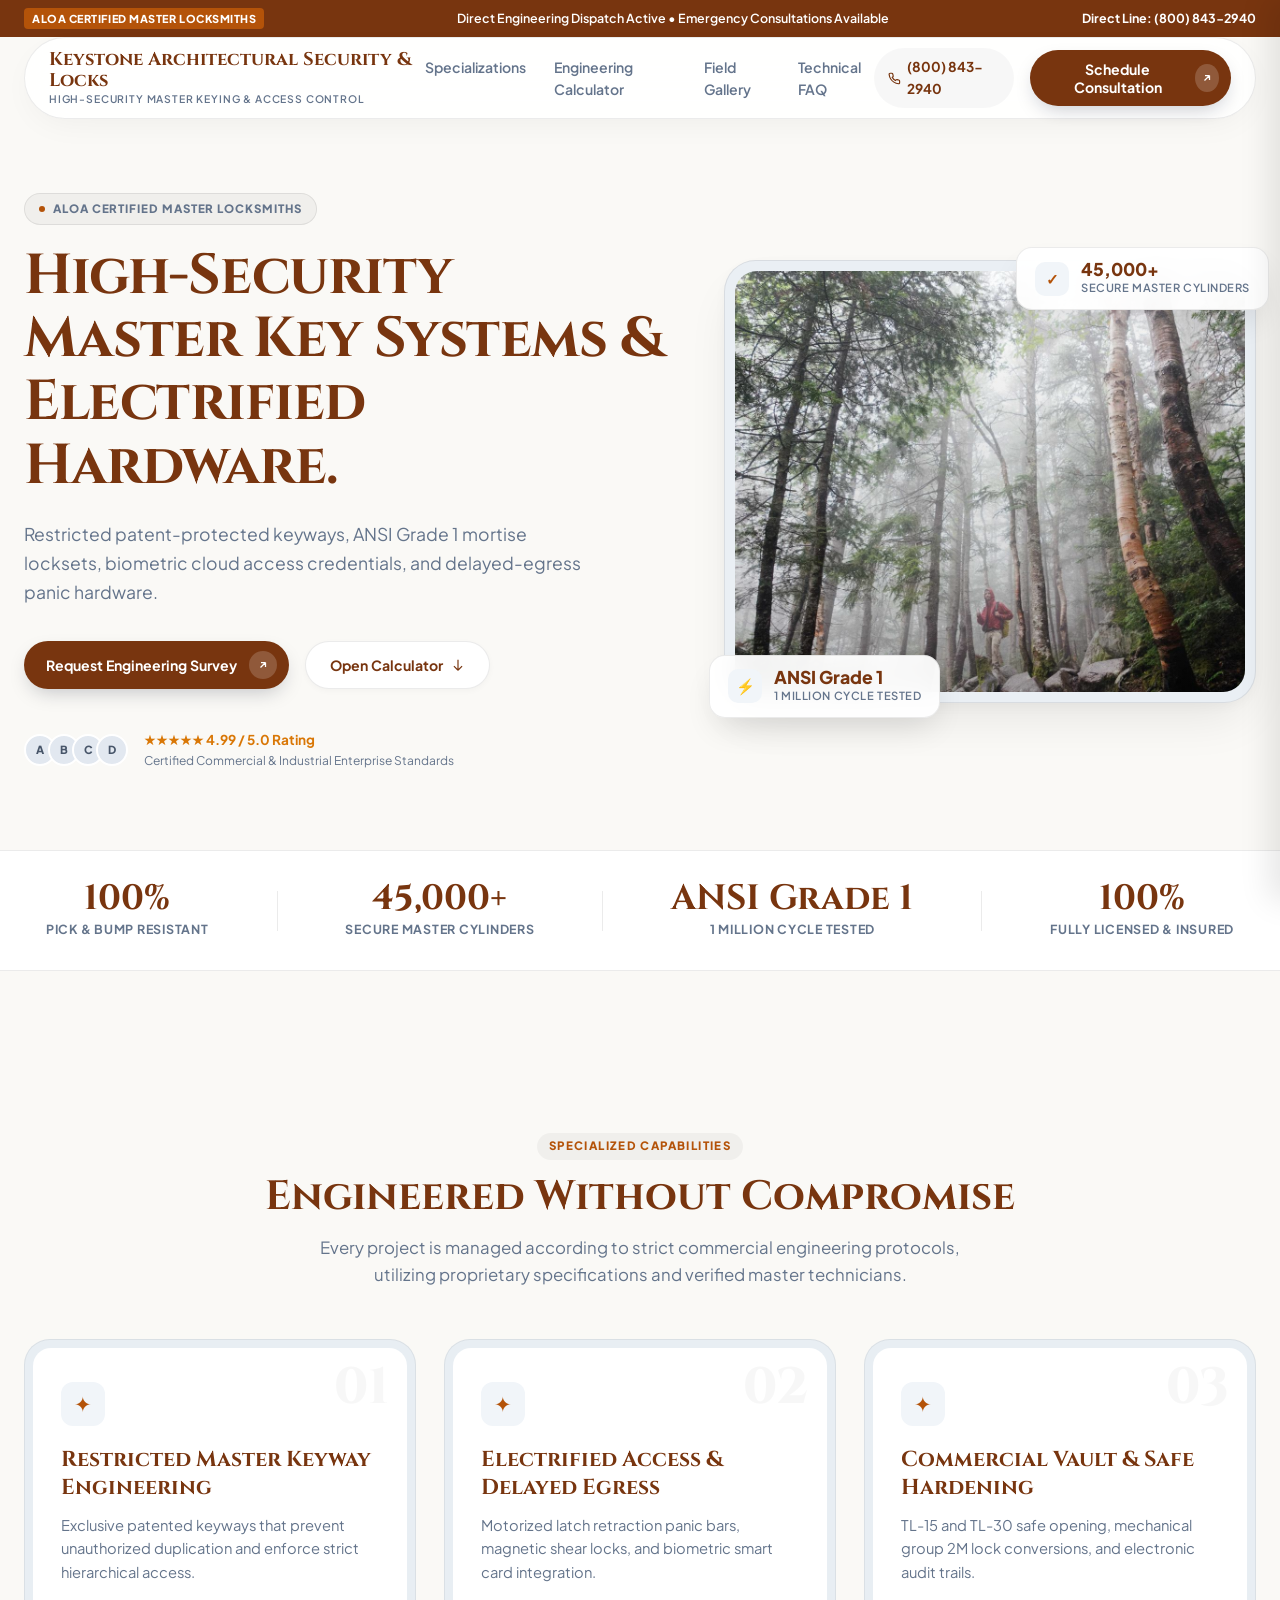
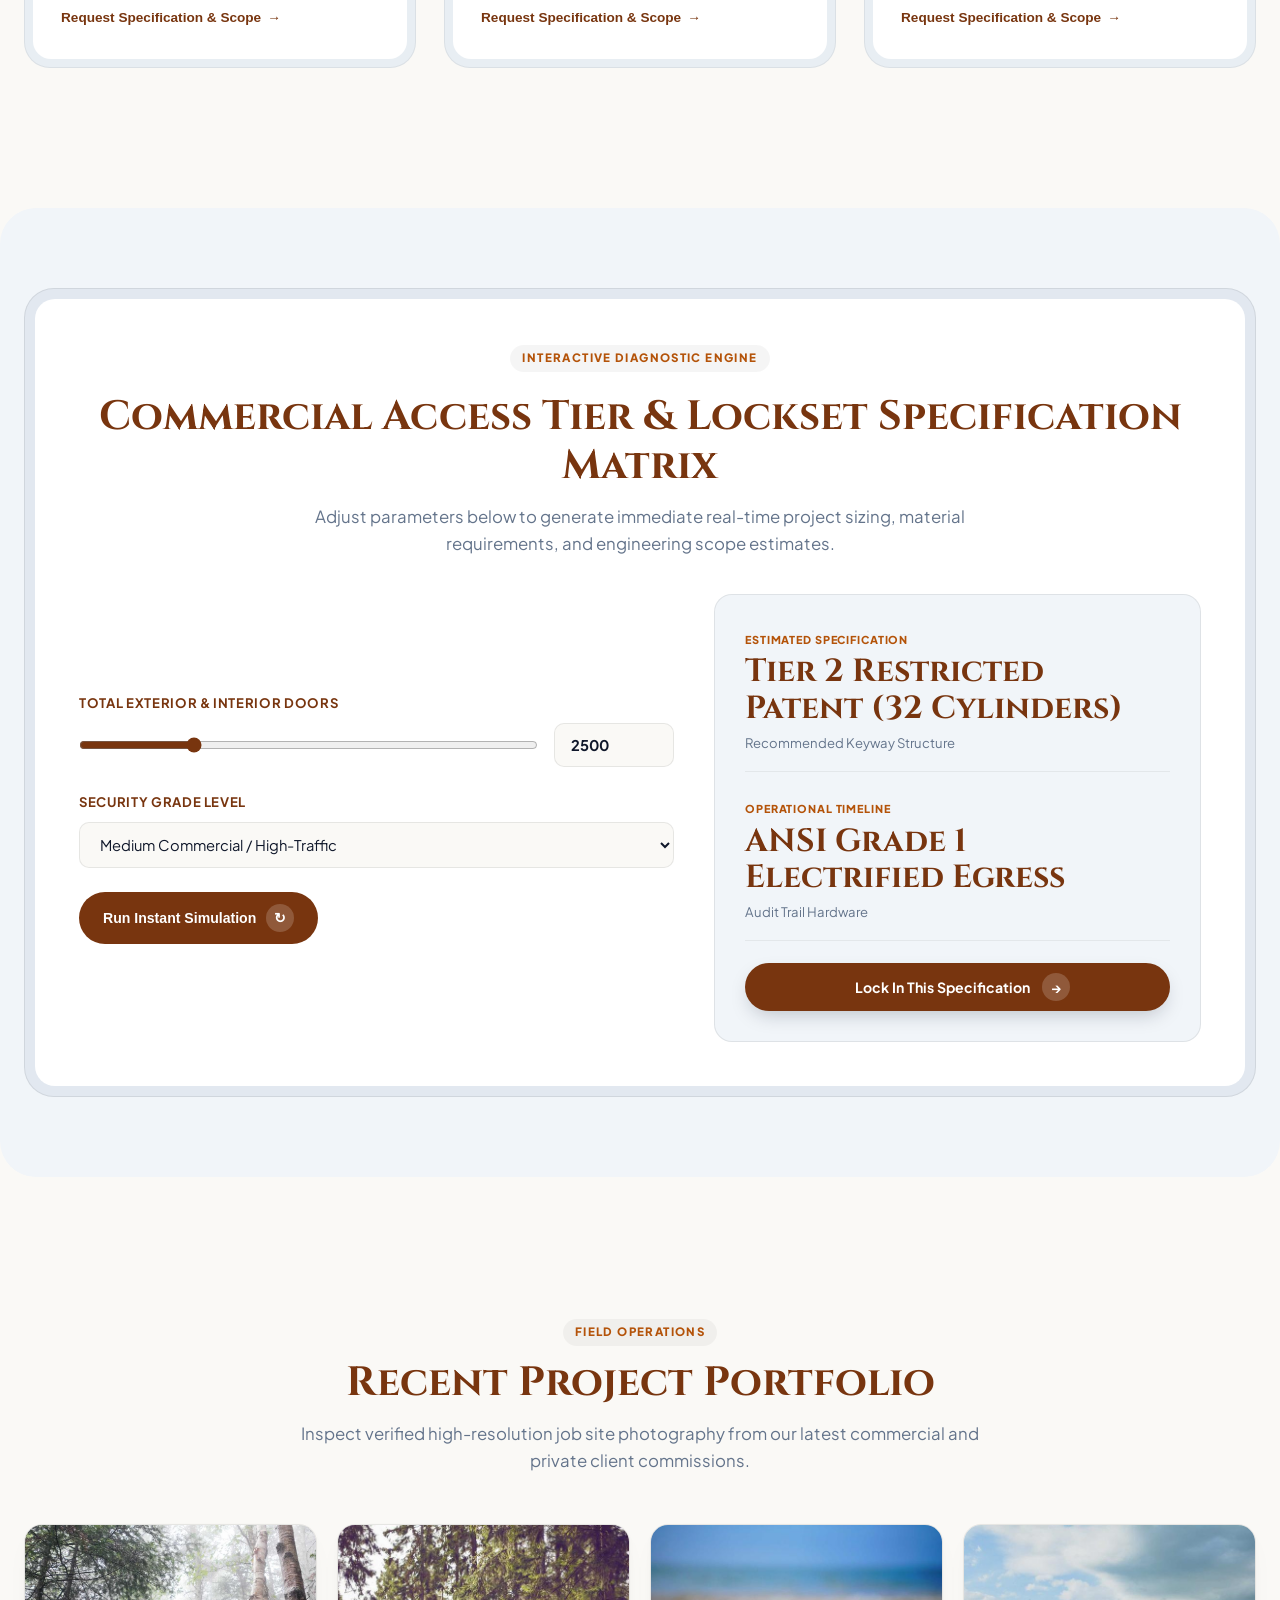
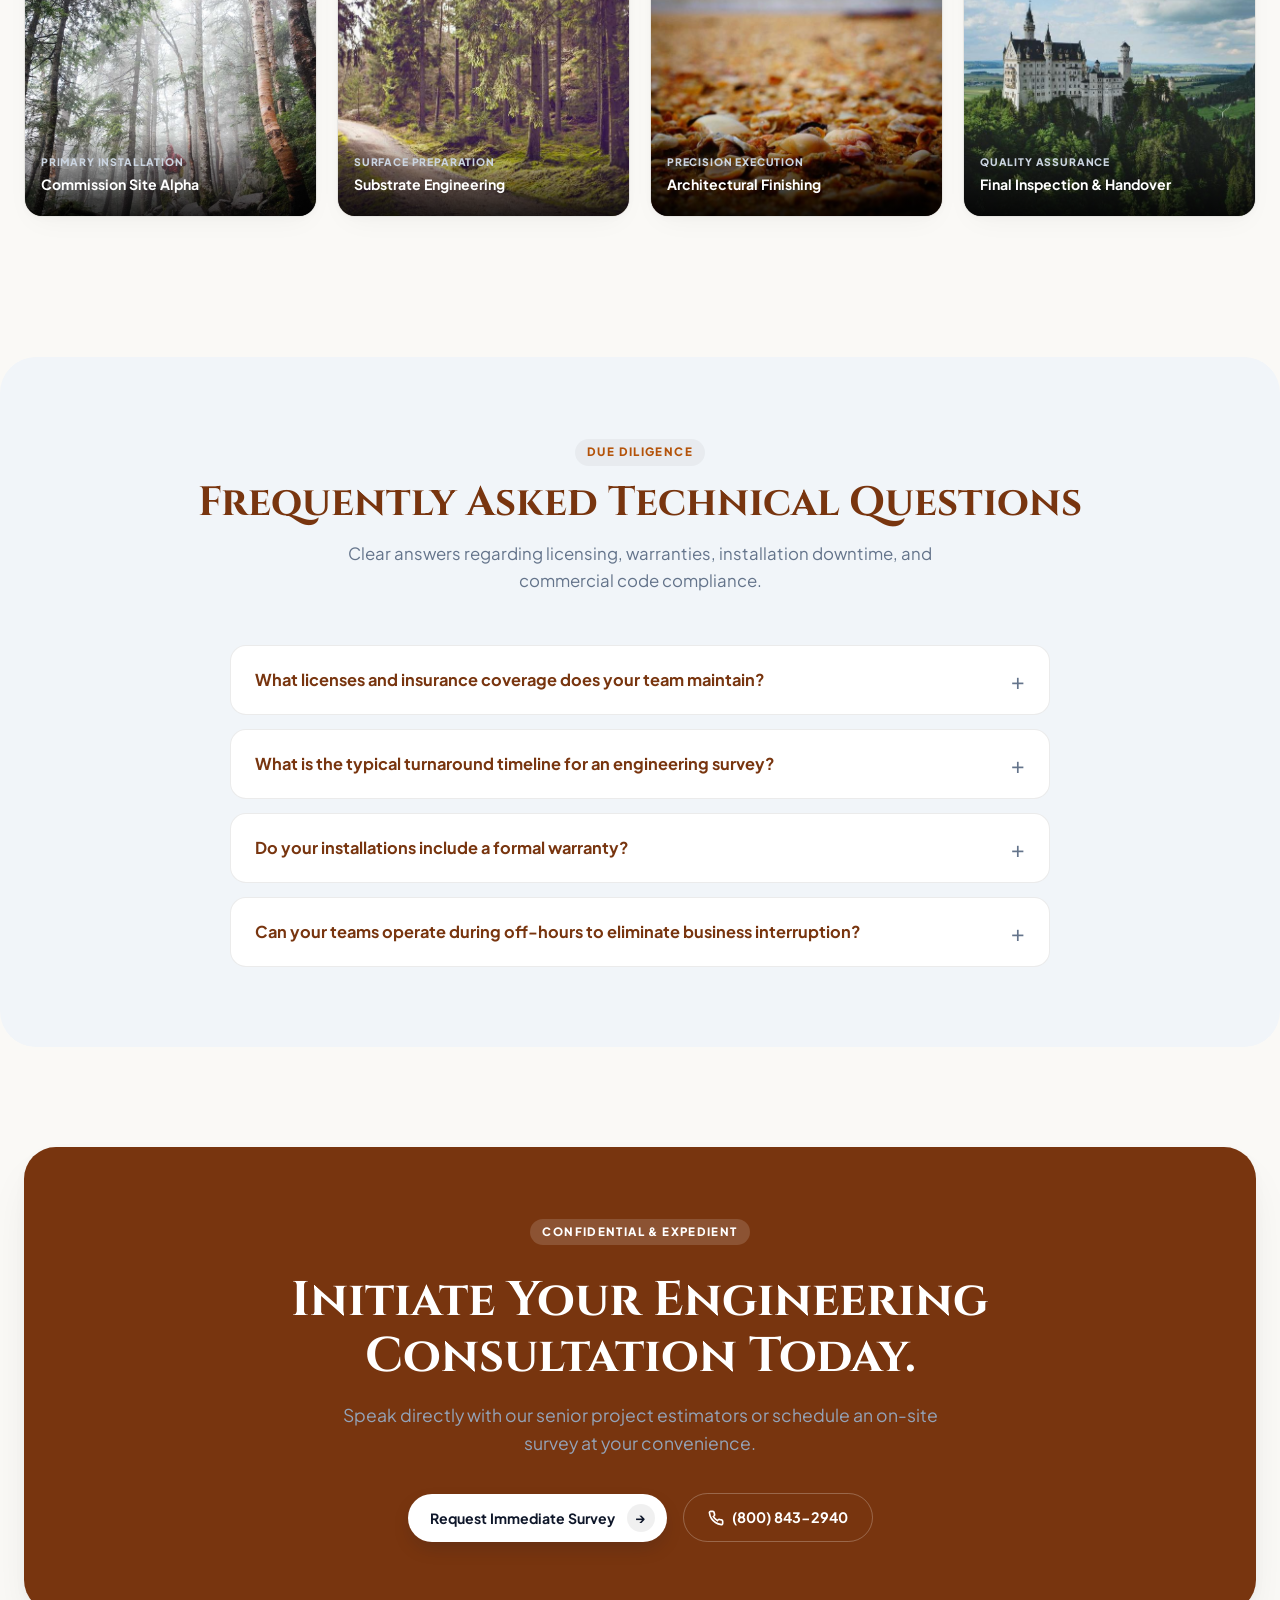
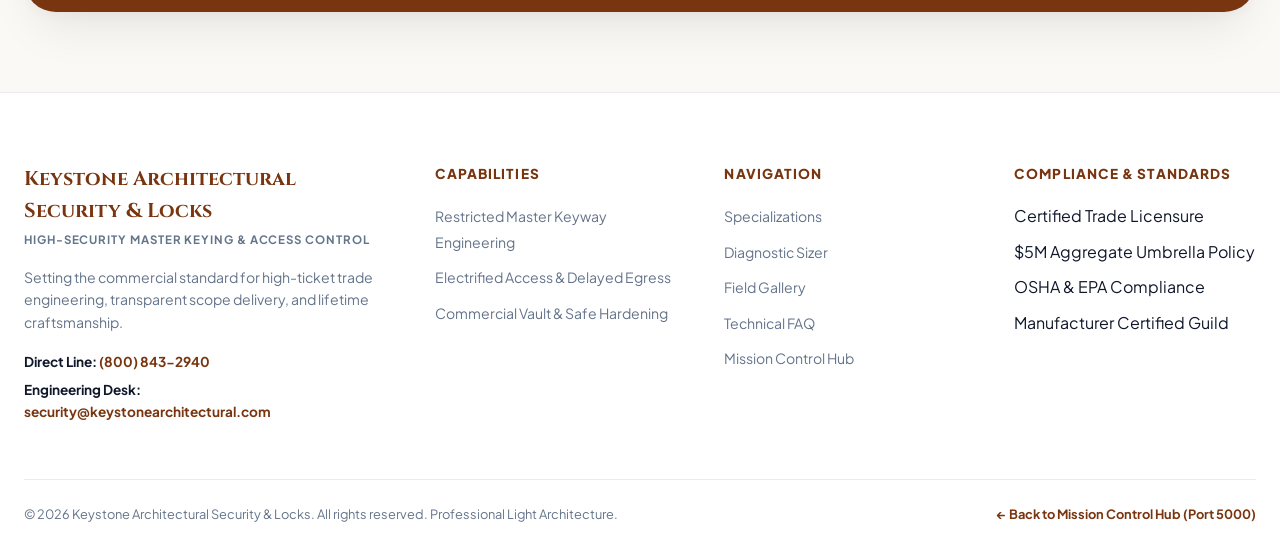
==== index.html @ 3f758b07 "Initial release: Keystone Architectural Security - Commercial Locks (Light Luxury Architecture)" ====
<!DOCTYPE html>
<html lang="en">
<head>
  <meta charset="UTF-8">
  <meta name="viewport" content="width=device-width, initial-scale=1.0">
  <title>Keystone Architectural Security & Locks | High-Security Master Keying & Access Control</title>
  <meta name="description" content="Restricted patent-protected keyways, ANSI Grade 1 mortise locksets, biometric cloud access credentials, and delayed-egress panic hardware.">
  <link rel="preconnect" href="https://fonts.googleapis.com">
  <link rel="preconnect" href="https://fonts.gstatic.com" crossorigin>
  <link href="https://fonts.googleapis.com/css2?family=Cinzel:wght@600;700;800&family=Plus+Jakarta+Sans:wght@400;500;600;700;800&display=swap" rel="stylesheet">
  <link rel="stylesheet" href="style.css">
</head>
<body>

  <!-- Top Announcement Bar -->
  <aside class="announcement-bar" aria-label="Announcement">
    <div class="announcement-content">
      <span class="announcement-badge">ALOA CERTIFIED MASTER LOCKSMITHS</span>
      <span class="announcement-text">Direct Engineering Dispatch Active &bull; Emergency Consultations Available</span>
      <a href="tel:8008432940" class="announcement-link">Direct Line: (800) 843-2940</a>
    </div>
  </aside>

  <!-- Sticky Floating Glass Header -->
  <header class="header-container">
    <nav class="nav-island">
      <a href="#" class="nav-brand">
        <span class="brand-title">Keystone Architectural Security & Locks</span>
        <span class="brand-tagline">High-Security Master Keying & Access Control</span>
      </a>

      <div class="nav-links">
        <a href="#services">Specializations</a>
        <a href="#calculator">Engineering Calculator</a>
        <a href="#portfolio">Field Gallery</a>
        <a href="#faq">Technical FAQ</a>
      </div>

      <div class="nav-cta-group">
        <a href="tel:8008432940" class="nav-phone-btn" title="Call Direct">
          <svg width="15" height="15" viewBox="0 0 24 24" fill="none" stroke="currentColor" stroke-width="2.2"><path d="M22 16.92v3a2 2 0 0 1-2.18 2 19.79 19.79 0 0 1-8.63-3.07 19.5 19.5 0 0 1-6-6 19.79 19.79 0 0 1-3.07-8.67A2 2 0 0 1 4.11 2h3a2 2 0 0 1 2 1.72 12.84 12.84 0 0 0 .7 2.81 2 2 0 0 1-.45 2.11L8.09 9.91a16 16 0 0 0 6 6l1.27-1.27a2 2 0 0 1 2.11-.45 12.84 12.84 0 0 0 2.81.7A2 2 0 0 1 22 16.92z"/></svg>
          <span>(800) 843-2940</span>
        </a>
        <button class="cta-pill-btn open-modal-btn" data-modal="quote">
          <span>Schedule Consultation</span>
          <span class="btn-arrow-circle">
            <svg width="12" height="12" viewBox="0 0 24 24" fill="none" stroke="currentColor" stroke-width="2.5"><path d="M7 17L17 7M17 7H8M17 7V16"/></svg>
          </span>
        </button>
      </div>

      <button class="mobile-menu-toggle" id="mobileMenuBtn" aria-label="Toggle Menu">
        <span></span><span></span>
      </button>
    </nav>
  </header>

  <!-- Mobile Drawer -->
  <div class="mobile-drawer" id="mobileDrawer">
    <div class="drawer-header">
      <span class="drawer-title">Keystone Architectural Security & Locks</span>
      <button class="drawer-close" id="drawerClose">&times;</button>
    </div>
    <div class="drawer-links">
      <a href="#services" class="drawer-link">Specializations</a>
      <a href="#calculator" class="drawer-link">Engineering Calculator</a>
      <a href="#portfolio" class="drawer-link">Field Gallery</a>
      <a href="#faq" class="drawer-link">Technical FAQ</a>
    </div>
    <div class="drawer-footer">
      <a href="tel:8008432940" class="drawer-phone">Call: (800) 843-2940</a>
      <button class="cta-pill-btn open-modal-btn" style="width: 100%; justify-content: center; margin-top: 12px;">Request Consultation</button>
    </div>
  </div>

  <main>
    <!-- Hero Section (Light Premium $100B Aesthetic with Prominent Real Image) -->
    <section class="hero-section">
      <div class="hero-container">
        <div class="hero-text-col">
          <div class="hero-eyebrow">
            <span class="eyebrow-dot"></span>
            <span>ALOA CERTIFIED MASTER LOCKSMITHS</span>
          </div>

          <h1 class="hero-h1">High-Security Master Key Systems & Electrified Hardware.</h1>
          <p class="hero-subtext">Restricted patent-protected keyways, ANSI Grade 1 mortise locksets, biometric cloud access credentials, and delayed-egress panic hardware.</p>

          <div class="hero-actions">
            <button class="cta-pill-btn open-modal-btn" data-modal="quote">
              <span>Request Engineering Survey</span>
              <span class="btn-arrow-circle">
                <svg width="12" height="12" viewBox="0 0 24 24" fill="none" stroke="currentColor" stroke-width="2.5"><path d="M7 17L17 7M17 7H8M17 7V16"/></svg>
              </span>
            </button>
            <a href="#calculator" class="secondary-btn">
              <span>Open Calculator</span>
              <svg width="14" height="14" viewBox="0 0 24 24" fill="none" stroke="currentColor" stroke-width="2"><path d="M19 14l-7 7m0 0l-7-7m7 7V3"/></svg>
            </a>
          </div>

          <div class="trust-indicator">
            <div class="avatar-stack">
              <span class="avatar-pill">A</span>
              <span class="avatar-pill">B</span>
              <span class="avatar-pill">C</span>
              <span class="avatar-pill">D</span>
            </div>
            <div class="trust-text">
              <div class="trust-stars">&#9733;&#9733;&#9733;&#9733;&#9733; <strong>4.99 / 5.0 Rating</strong></div>
              <div class="trust-caption">Certified Commercial & Industrial Enterprise Standards</div>
            </div>
          </div>
        </div>

        <!-- Prominent Hero Image with Double-Bezel Frame & Floating Metrics -->
        <div class="hero-visual-col">
          <div class="hero-bezel-outer">
            <div class="hero-bezel-inner">
              <img src="assets/hero.jpg" alt="Keystone Architectural Security & Locks Flagship Operations" class="hero-img">
              <div class="img-gloss-overlay"></div>
            </div>

            <!-- Floating Badge 1 -->
            <div class="float-badge top-right">
              <div class="badge-icon-wrap">&#10003;</div>
              <div>
                <div class="badge-value">45,000+</div>
                <div class="badge-label">Secure Master Cylinders</div>
              </div>
            </div>

            <!-- Floating Badge 2 -->
            <div class="float-badge bottom-left">
              <div class="badge-icon-wrap">&#9889;</div>
              <div>
                <div class="badge-value">ANSI Grade 1</div>
                <div class="badge-label">1 Million Cycle Tested</div>
              </div>
            </div>
          </div>
        </div>
      </div>
    </section>

    <!-- Key Performance Metrics Banner -->
    <section class="metrics-bar">
      <div class="metrics-container">
        <div class="metric-item">
          <div class="metric-num">100%</div>
          <div class="metric-lbl">Pick & Bump Resistant</div>
        </div>
        <div class="metric-divider"></div>
        <div class="metric-item">
          <div class="metric-num">45,000+</div>
          <div class="metric-lbl">Secure Master Cylinders</div>
        </div>
        <div class="metric-divider"></div>
        <div class="metric-item">
          <div class="metric-num">ANSI Grade 1</div>
          <div class="metric-lbl">1 Million Cycle Tested</div>
        </div>
        <div class="metric-divider"></div>
        <div class="metric-item">
          <div class="metric-num">100%</div>
          <div class="metric-lbl">Fully Licensed & Insured</div>
        </div>
      </div>
    </section>

    <!-- Services / Specializations (Double-Bezel Architecture) -->
    <section class="section-wrap" id="services">
      <div class="section-header text-center">
        <span class="eyebrow-tag">SPECIALIZED CAPABILITIES</span>
        <h2 class="section-h2">Engineered Without Compromise</h2>
        <p class="section-sub">Every project is managed according to strict commercial engineering protocols, utilizing proprietary specifications and verified master technicians.</p>
      </div>

      <div class="cards-grid">
        
        <div class="card-bezel-outer">
          <div class="card-bezel-inner">
            <div class="card-num-watermark">01</div>
            <div class="card-icon-pill">&#10022;</div>
            <h3 class="card-title">Restricted Master Keyway Engineering</h3>
            <p class="card-desc">Exclusive patented keyways that prevent unauthorized duplication and enforce strict hierarchical access.</p>
            <button class="card-action-link open-modal-btn" data-modal="quote" data-service="Restricted Master Keyway Engineering">
              <span>Request Specification & Scope</span>
              <span class="mini-arrow">&rarr;</span>
            </button>
          </div>
        </div>
        
        <div class="card-bezel-outer">
          <div class="card-bezel-inner">
            <div class="card-num-watermark">02</div>
            <div class="card-icon-pill">&#10022;</div>
            <h3 class="card-title">Electrified Access & Delayed Egress</h3>
            <p class="card-desc">Motorized latch retraction panic bars, magnetic shear locks, and biometric smart card integration.</p>
            <button class="card-action-link open-modal-btn" data-modal="quote" data-service="Electrified Access & Delayed Egress">
              <span>Request Specification & Scope</span>
              <span class="mini-arrow">&rarr;</span>
            </button>
          </div>
        </div>
        
        <div class="card-bezel-outer">
          <div class="card-bezel-inner">
            <div class="card-num-watermark">03</div>
            <div class="card-icon-pill">&#10022;</div>
            <h3 class="card-title">Commercial Vault & Safe Hardening</h3>
            <p class="card-desc">TL-15 and TL-30 safe opening, mechanical group 2M lock conversions, and electronic audit trails.</p>
            <button class="card-action-link open-modal-btn" data-modal="quote" data-service="Commercial Vault & Safe Hardening">
              <span>Request Specification & Scope</span>
              <span class="mini-arrow">&rarr;</span>
            </button>
          </div>
        </div>
        
      </div>
    </section>

    <!-- Interactive Working Engineering Diagnostic Calculator -->
    <section class="section-wrap bg-subtle" id="calculator">
      <div class="calculator-outer-frame">
        <div class="calculator-inner-frame">
          <div class="calc-header">
            <span class="eyebrow-tag">INTERACTIVE DIAGNOSTIC ENGINE</span>
            <h2 class="section-h2" style="margin-top: 8px;">Commercial Access Tier & Lockset Specification Matrix</h2>
            <p class="section-sub">Adjust parameters below to generate immediate real-time project sizing, material requirements, and engineering scope estimates.</p>
          </div>

          <div class="calc-grid">
            <div class="calc-inputs-col">
              <div class="input-group">
                <label for="calcInput1" class="input-label">Total Exterior & Interior Doors</label>
                <div class="slider-row">
                  <input type="range" id="calcSlider1" min="100" max="10000" step="100" value="2500" class="custom-range">
                  <input type="number" id="calcNumber1" value="2500" min="100" max="100000" class="number-field">
                </div>
              </div>

              <div class="input-group">
                <label for="calcInput2" class="input-label">Security Grade Level</label>
                <select id="calcSelect2" class="custom-select">
                  <option value="1">Light Commercial / Standard Duty</option>
                  <option value="2" selected>Medium Commercial / High-Traffic</option>
                  <option value="3">Industrial Heavy / Maximum Severity</option>
                  <option value="4">Mission-Critical / Zero-Downtime</option>
                </select>
              </div>

              <button class="calc-recalculate-btn" id="runCalcBtn">
                <span>Run Instant Simulation</span>
                <span class="btn-arrow-circle">&#8635;</span>
              </button>
            </div>

            <div class="calc-results-col">
              <div class="result-box">
                <span class="result-tag">ESTIMATED SPECIFICATION</span>
                <div class="result-value" id="calcResult1">Calculating...</div>
                <div class="result-label">Recommended Keyway Structure</div>
              </div>

              <div class="result-box">
                <span class="result-tag">OPERATIONAL TIMELINE</span>
                <div class="result-value" id="calcResult2">Calculating...</div>
                <div class="result-label">Audit Trail Hardware</div>
              </div>

              <div class="calc-cta-strip">
                <button class="cta-pill-btn open-modal-btn" data-modal="quote" style="width: 100%; justify-content: center;">
                  <span>Lock In This Specification</span>
                  <span class="btn-arrow-circle">&rarr;</span>
                </button>
              </div>
            </div>
          </div>
        </div>
      </div>
    </section>

    <!-- Field Gallery / Portfolio (Click to Open Lightbox) -->
    <section class="section-wrap" id="portfolio">
      <div class="section-header text-center">
        <span class="eyebrow-tag">FIELD OPERATIONS</span>
        <h2 class="section-h2">Recent Project Portfolio</h2>
        <p class="section-sub">Inspect verified high-resolution job site photography from our latest commercial and private client commissions.</p>
      </div>

      <div class="gallery-grid">
        <div class="gallery-item" onclick="openLightbox('assets/hero.jpg', 'Keystone Architectural Security & Locks - Primary Facility')">
          <img src="assets/hero.jpg" alt="Field Commission 1" loading="lazy">
          <div class="gallery-caption">
            <span class="cap-tag">PRIMARY INSTALLATION</span>
            <span class="cap-title">Commission Site Alpha</span>
          </div>
        </div>
        <div class="gallery-item" onclick="openLightbox('assets/gallery1.jpg', 'Keystone Architectural Security & Locks - Field Inspection')">
          <img src="assets/gallery1.jpg" alt="Field Commission 2" loading="lazy">
          <div class="gallery-caption">
            <span class="cap-tag">SURFACE PREPARATION</span>
            <span class="cap-title">Substrate Engineering</span>
          </div>
        </div>
        <div class="gallery-item" onclick="openLightbox('assets/gallery2.jpg', 'Keystone Architectural Security & Locks - Precision Finishing')">
          <img src="assets/gallery2.jpg" alt="Field Commission 3" loading="lazy">
          <div class="gallery-caption">
            <span class="cap-tag">PRECISION EXECUTION</span>
            <span class="cap-title">Architectural Finishing</span>
          </div>
        </div>
        <div class="gallery-item" onclick="openLightbox('assets/gallery3.jpg', 'Keystone Architectural Security & Locks - Quality Audit')">
          <img src="assets/gallery3.jpg" alt="Field Commission 4" loading="lazy">
          <div class="gallery-caption">
            <span class="cap-tag">QUALITY ASSURANCE</span>
            <span class="cap-title">Final Inspection & Handover</span>
          </div>
        </div>
      </div>
    </section>

    <!-- Working Technical FAQ Accordion -->
    <section class="section-wrap bg-subtle" id="faq">
      <div class="section-header text-center">
        <span class="eyebrow-tag">DUE DILIGENCE</span>
        <h2 class="section-h2">Frequently Asked Technical Questions</h2>
        <p class="section-sub">Clear answers regarding licensing, warranties, installation downtime, and commercial code compliance.</p>
      </div>

      <div class="faq-accordion-wrap">
        <div class="faq-card">
          <button class="faq-question-btn">
            <span>What licenses and insurance coverage does your team maintain?</span>
            <span class="faq-icon">+</span>
          </button>
          <div class="faq-answer">
            <p>Our operations carry full $5,000,000 commercial general liability, comprehensive workers' compensation, and state master-level trade licenses. All projects include direct indemnification and certificate of insurance issuance.</p>
          </div>
        </div>

        <div class="faq-card">
          <button class="faq-question-btn">
            <span>What is the typical turnaround timeline for an engineering survey?</span>
            <span class="faq-icon">+</span>
          </button>
          <div class="faq-answer">
            <p>We deploy master technicians within 24 hours for standard commercial appointments, and within 60-90 minutes for urgent priority triage. Full written scopes with digital blueprints are delivered within 48 hours.</p>
          </div>
        </div>

        <div class="faq-card">
          <button class="faq-question-btn">
            <span>Do your installations include a formal warranty?</span>
            <span class="faq-icon">+</span>
          </button>
          <div class="faq-answer">
            <p>Yes. Every installation is backed by our comprehensive multi-year structural and workmanship warranty, supplemented by direct manufacturer pass-through guarantees.</p>
          </div>
        </div>

        <div class="faq-card">
          <button class="faq-question-btn">
            <span>Can your teams operate during off-hours to eliminate business interruption?</span>
            <span class="faq-icon">+</span>
          </button>
          <div class="faq-answer">
            <p>Absolutely. Over 60% of our commercial commissions are scheduled during evening shifts, weekends, or scheduled holiday maintenance windows to guarantee zero disruption to your daily operations.</p>
          </div>
        </div>
      </div>
    </section>

    <!-- Final Call to Action Strip -->
    <section class="final-cta-section">
      <div class="final-cta-inner">
        <span class="eyebrow-tag" style="background: rgba(255,255,255,0.15); color: #fff; border-color: rgba(255,255,255,0.3);">CONFIDENTIAL & EXPEDIENT</span>
        <h2 class="final-cta-h2">Initiate Your Engineering Consultation Today.</h2>
        <p class="final-cta-sub">Speak directly with our senior project estimators or schedule an on-site survey at your convenience.</p>
        <div class="final-cta-btns">
          <button class="cta-pill-btn open-modal-btn" data-modal="quote" style="background: #FFFFFF; color: #0F172A;">
            <span>Request Immediate Survey</span>
            <span class="btn-arrow-circle" style="background: rgba(0,0,0,0.06); color: #0F172A;">&rarr;</span>
          </button>
          <a href="tel:8008432940" class="final-phone-btn">
            <svg width="16" height="16" viewBox="0 0 24 24" fill="none" stroke="currentColor" stroke-width="2.5"><path d="M22 16.92v3a2 2 0 0 1-2.18 2 19.79 19.79 0 0 1-8.63-3.07 19.5 19.5 0 0 1-6-6 19.79 19.79 0 0 1-3.07-8.67A2 2 0 0 1 4.11 2h3a2 2 0 0 1 2 1.72 12.84 12.84 0 0 0 .7 2.81 2 2 0 0 1-.45 2.11L8.09 9.91a16 16 0 0 0 6 6l1.27-1.27a2 2 0 0 1 2.11-.45 12.84 12.84 0 0 0 2.81.7A2 2 0 0 1 22 16.92z"/></svg>
            <span>(800) 843-2940</span>
          </a>
        </div>
      </div>
    </section>
  </main>

  <!-- Clean Footer -->
  <footer class="site-footer">
    <div class="footer-container">
      <div class="footer-col-main">
        <div class="footer-brand-title">Keystone Architectural Security & Locks</div>
        <div class="footer-brand-sub">High-Security Master Keying & Access Control</div>
        <p class="footer-desc">Setting the commercial standard for high-ticket trade engineering, transparent scope delivery, and lifetime craftsmanship.</p>
        <div class="footer-contact-item">
          <strong>Direct Line:</strong> <a href="tel:8008432940">(800) 843-2940</a>
        </div>
        <div class="footer-contact-item">
          <strong>Engineering Desk:</strong> <a href="mailto:security@keystonearchitectural.com">security@keystonearchitectural.com</a>
        </div>
      </div>

      <div class="footer-links-col">
        <h4>Capabilities</h4>
        <ul>
          <li><a href="#services">Restricted Master Keyway Engineering</a></li><li><a href="#services">Electrified Access & Delayed Egress</a></li><li><a href="#services">Commercial Vault & Safe Hardening</a></li>
        </ul>
      </div>

      <div class="footer-links-col">
        <h4>Navigation</h4>
        <ul>
          <li><a href="#services">Specializations</a></li>
          <li><a href="#calculator">Diagnostic Sizer</a></li>
          <li><a href="#portfolio">Field Gallery</a></li>
          <li><a href="#faq">Technical FAQ</a></li>
          <li><a href="http://localhost:5000">Mission Control Hub</a></li>
        </ul>
      </div>

      <div class="footer-links-col">
        <h4>Compliance & Standards</h4>
        <ul>
          <li>Certified Trade Licensure</li>
          <li>$5M Aggregate Umbrella Policy</li>
          <li>OSHA & EPA Compliance</li>
          <li>Manufacturer Certified Guild</li>
        </ul>
      </div>
    </div>

    <div class="footer-bottom-bar">
      <div>&copy; 2026 Keystone Architectural Security & Locks. All rights reserved. Professional Light Architecture.</div>
      <div class="footer-hub-link"><a href="http://localhost:5000">&larr; Back to Mission Control Hub (Port 5000)</a></div>
    </div>
  </footer>

  <!-- Interactive Working Quote/Consultation Modal -->
  <div class="modal-overlay" id="quoteModal">
    <div class="modal-card">
      <div class="modal-header">
        <div>
          <h3 class="modal-title">Schedule Engineering Consultation</h3>
          <p class="modal-sub">Direct access to our senior estimating team. Confidential and expedited response.</p>
        </div>
        <button class="modal-close-btn" id="modalCloseBtn">&times;</button>
      </div>

      <form class="modal-form" id="consultationForm" onsubmit="handleFormSubmit(event)">
        <div class="form-row">
          <div class="form-group">
            <label for="clientName">Full Name *</label>
            <input type="text" id="clientName" required placeholder="e.g. Marcus Vance" class="form-control">
          </div>
          <div class="form-group">
            <label for="clientPhone">Phone Number *</label>
            <input type="tel" id="clientPhone" required placeholder="e.g. (555) 234-5678" class="form-control">
          </div>
        </div>

        <div class="form-row">
          <div class="form-group">
            <label for="clientEmail">Corporate Email *</label>
            <input type="email" id="clientEmail" required placeholder="e.g. vance@enterprise.com" class="form-control">
          </div>
          <div class="form-group">
            <label for="projectScope">Estimated Scope</label>
            <select id="projectScope" class="form-control">
              <option value="Standard">Under 5,000 Sq. Ft. / Routine Project</option>
              <option value="Commercial" selected>5,000 - 25,000 Sq. Ft. / Major Commercial</option>
              <option value="Industrial">25,000+ Sq. Ft. / Industrial Facility</option>
              <option value="Emergency">Urgent Priority Repair (< 24 Hours)</option>
            </select>
          </div>
        </div>

        <div class="form-group">
          <label for="projectNotes">Project Specifications / Site Details</label>
          <textarea id="projectNotes" rows="3" placeholder="Describe the site conditions, timeline, or requirements..." class="form-control"></textarea>
        </div>

        <div class="modal-footer">
          <button type="button" class="btn-secondary" id="modalCancelBtn">Cancel</button>
          <button type="submit" class="cta-pill-btn" style="padding: 12px 28px;">
            <span>Submit Consultation Request</span>
            <span class="btn-arrow-circle">&rarr;</span>
          </button>
        </div>
      </form>

      <div class="modal-success-state" id="modalSuccessState">
        <div class="success-icon">&#10003;</div>
        <h4 class="success-title">Consultation Request Confirmed</h4>
        <p class="success-desc">Thank you. Your project details have been logged into our engineering dispatch queue. A senior estimator will contact you within 60 minutes.</p>
        <button class="cta-pill-btn" onclick="resetModal()" style="margin: 20px auto 0;">Close Window</button>
      </div>
    </div>
  </div>

  <!-- Fullscreen Lightbox Modal -->
  <div class="lightbox-overlay" id="lightboxModal" onclick="closeLightbox()">
    <div class="lightbox-content" onclick="event.stopPropagation()">
      <button class="lightbox-close" onclick="closeLightbox()">&times;</button>
      <img src="" id="lightboxImg" alt="Enlarged Field Photo">
      <div class="lightbox-caption" id="lightboxCaption"></div>
    </div>
  </div>

  <script src="app.js"></script>
</body>
</html>
---- style.css ----
/* Keystone Architectural Security & Locks - ULTRA-LUXURY $10B LIGHT PREMIUM DESIGN SYSTEM */
:root {
  --primary: #78350F;
  --accent: #B45309;
  --bg-page: #FAF9F6;
  --bg-card: #FFFFFF;
  --bg-subtle: #F1F5F9;
  --text-main: #0F172A;
  --text-muted: #64748B;
  --text-light: #94A3B8;
  --border-hairline: rgba(0, 0, 0, 0.08);
  --border-hover: rgba(0, 0, 0, 0.18);
  --shadow-soft: 0 10px 30px -10px rgba(0, 0, 0, 0.05), 0 2px 6px rgba(0, 0, 0, 0.02);
  --shadow-elevated: 0 24px 50px -12px rgba(0, 0, 0, 0.09), 0 4px 12px rgba(0, 0, 0, 0.03);
  --font-h: 'Cinzel', serif;
  --font-b: 'Plus Jakarta Sans', sans-serif;
}

*, *::before, *::after {
  box-sizing: border-box;
  margin: 0;
  padding: 0;
}

html {
  scroll-behavior: smooth;
  font-size: 16px;
}

body {
  background-color: var(--bg-page);
  color: var(--text-main);
  font-family: var(--font-b);
  line-height: 1.6;
  -webkit-font-smoothing: antialiased;
  -moz-osx-font-smoothing: grayscale;
}

/* Announcement Bar */
.announcement-bar {
  background: var(--primary);
  color: #FFFFFF;
  padding: 8px 24px;
  font-size: 0.78rem;
  font-weight: 600;
}
.announcement-content {
  max-width: 1320px;
  margin: 0 auto;
  display: flex;
  justify-content: space-between;
  align-items: center;
  flex-wrap: wrap;
  gap: 8px;
}
.announcement-badge {
  background: var(--accent);
  color: #FFFFFF;
  padding: 2px 8px;
  border-radius: 4px;
  font-size: 0.68rem;
  letter-spacing: 0.05em;
  font-weight: 800;
}
.announcement-link {
  color: #FFFFFF;
  text-decoration: none;
  font-weight: 700;
}
.announcement-link:hover {
  text-decoration: underline;
}

/* Floating Glass Header */
.header-container {
  position: sticky;
  top: 16px;
  z-index: 1000;
  padding: 0 24px;
  margin-bottom: 24px;
}
.nav-island {
  max-width: 1320px;
  margin: 0 auto;
  background: rgba(255, 255, 255, 0.9);
  backdrop-filter: blur(20px);
  -webkit-backdrop-filter: blur(20px);
  border: 1px solid var(--border-hairline);
  border-radius: 9999px;
  padding: 10px 24px;
  display: flex;
  justify-content: space-between;
  align-items: center;
  box-shadow: 0 10px 35px -10px rgba(0, 0, 0, 0.06);
}
.nav-brand {
  text-decoration: none;
  display: flex;
  flex-direction: column;
}
.brand-title {
  font-family: var(--font-h);
  font-size: 1.15rem;
  font-weight: 700;
  color: var(--primary);
  line-height: 1.15;
}
.brand-tagline {
  font-size: 0.65rem;
  text-transform: uppercase;
  letter-spacing: 0.08em;
  color: var(--text-muted);
  font-weight: 600;
}
.nav-links {
  display: flex;
  gap: 28px;
}
.nav-links a {
  text-decoration: none;
  color: var(--text-muted);
  font-size: 0.88rem;
  font-weight: 600;
  transition: color 0.2s ease;
}
.nav-links a:hover {
  color: var(--primary);
}
.nav-cta-group {
  display: flex;
  align-items: center;
  gap: 16px;
}
.nav-phone-btn {
  display: flex;
  align-items: center;
  gap: 6px;
  text-decoration: none;
  color: var(--primary);
  font-weight: 700;
  font-size: 0.85rem;
  padding: 8px 14px;
  border-radius: 9999px;
  background: rgba(0, 0, 0, 0.03);
  transition: background 0.2s ease;
}
.nav-phone-btn:hover {
  background: rgba(0, 0, 0, 0.07);
}

/* Button-in-Button CTA Pill Architecture */
.cta-pill-btn {
  display: inline-flex;
  align-items: center;
  gap: 12px;
  background: var(--primary);
  color: #FFFFFF;
  border: none;
  padding: 10px 12px 10px 22px;
  border-radius: 9999px;
  font-family: var(--font-b);
  font-size: 0.88rem;
  font-weight: 700;
  cursor: pointer;
  box-shadow: 0 8px 20px -6px rgba(15, 23, 42, 0.25);
  transition: all 0.3s cubic-bezier(0.16, 1, 0.3, 1);
  text-decoration: none;
}
.cta-pill-btn:hover {
  transform: translateY(-2px);
  box-shadow: 0 14px 28px -6px rgba(15, 23, 42, 0.35);
}
.cta-pill-btn:active {
  transform: translateY(0);
}
.btn-arrow-circle {
  width: 28px;
  height: 28px;
  border-radius: 50%;
  background: rgba(255, 255, 255, 0.18);
  display: flex;
  align-items: center;
  justify-content: center;
  font-size: 0.85rem;
  transition: transform 0.2s ease;
}
.cta-pill-btn:hover .btn-arrow-circle {
  transform: translateX(3px) scale(1.05);
}

.secondary-btn {
  display: inline-flex;
  align-items: center;
  gap: 8px;
  background: #FFFFFF;
  color: var(--primary);
  border: 1px solid var(--border-hairline);
  padding: 12px 24px;
  border-radius: 9999px;
  font-size: 0.88rem;
  font-weight: 700;
  cursor: pointer;
  text-decoration: none;
  box-shadow: 0 2px 6px rgba(0, 0, 0, 0.03);
  transition: all 0.2s ease;
}
.secondary-btn:hover {
  border-color: var(--primary);
  background: #F8FAFC;
}

.mobile-menu-toggle {
  display: none;
  flex-direction: column;
  gap: 5px;
  background: none;
  border: none;
  cursor: pointer;
  padding: 8px;
}
.mobile-menu-toggle span {
  width: 22px;
  height: 2px;
  background: var(--primary);
  border-radius: 2px;
}

/* Hero Section */
.hero-section {
  padding: 50px 24px 80px;
  max-width: 1320px;
  margin: 0 auto;
}
.hero-container {
  display: grid;
  grid-template-columns: 1.15fr 0.95fr;
  gap: 56px;
  align-items: center;
}
.hero-eyebrow {
  display: inline-flex;
  align-items: center;
  gap: 8px;
  background: rgba(0, 0, 0, 0.04);
  border: 1px solid var(--border-hairline);
  padding: 6px 14px;
  border-radius: 9999px;
  font-size: 0.72rem;
  font-weight: 800;
  letter-spacing: 0.08em;
  color: var(--text-muted);
  margin-bottom: 20px;
}
.eyebrow-dot {
  width: 6px;
  height: 6px;
  border-radius: 50%;
  background: var(--accent);
}
.hero-h1 {
  font-family: var(--font-h);
  font-size: clamp(2.4rem, 4.4vw, 3.8rem);
  font-weight: 700;
  line-height: 1.12;
  color: var(--primary);
  letter-spacing: -0.02em;
  margin-bottom: 22px;
}
.hero-subtext {
  font-size: 1.1rem;
  line-height: 1.65;
  color: var(--text-muted);
  max-width: 580px;
  margin-bottom: 34px;
}
.hero-actions {
  display: flex;
  gap: 16px;
  align-items: center;
  flex-wrap: wrap;
  margin-bottom: 40px;
}
.trust-indicator {
  display: flex;
  align-items: center;
  gap: 16px;
}
.avatar-stack {
  display: flex;
}
.avatar-pill {
  width: 32px;
  height: 32px;
  border-radius: 50%;
  background: #E2E8F0;
  color: #475569;
  border: 2px solid #FFFFFF;
  margin-left: -8px;
  display: flex;
  align-items: center;
  justify-content: center;
  font-size: 0.7rem;
  font-weight: 800;
}
.avatar-pill:first-child {
  margin-left: 0;
}
.trust-text .trust-stars {
  font-size: 0.85rem;
  color: #D97706;
}
.trust-text .trust-caption {
  font-size: 0.75rem;
  color: var(--text-muted);
}

/* Double-Bezel Hero Visual (Concentric Machined Hardware Effect) */
.hero-bezel-outer {
  background: #EAEFF4;
  border: 1px solid rgba(0, 0, 0, 0.08);
  padding: 10px;
  border-radius: 32px;
  position: relative;
  box-shadow: var(--shadow-elevated);
}
.hero-bezel-inner {
  border-radius: 22px;
  overflow: hidden;
  position: relative;
  background: #FFFFFF;
  aspect-ratio: 4 / 3.3;
}
.hero-img {
  width: 100%;
  height: 100%;
  object-fit: cover;
  display: block;
  transition: transform 0.6s cubic-bezier(0.16, 1, 0.3, 1);
}
.hero-bezel-outer:hover .hero-img {
  transform: scale(1.03);
}
.img-gloss-overlay {
  position: absolute;
  inset: 0;
  background: linear-gradient(180deg, rgba(255,255,255,0.1) 0%, rgba(0,0,0,0.2) 100%);
  pointer-events: none;
}

/* Floating Badges */
.float-badge {
  position: absolute;
  background: rgba(255, 255, 255, 0.95);
  backdrop-filter: blur(12px);
  border: 1px solid rgba(0, 0, 0, 0.08);
  border-radius: 16px;
  padding: 12px 18px;
  display: flex;
  align-items: center;
  gap: 12px;
  box-shadow: 0 16px 32px -8px rgba(0, 0, 0, 0.12);
  z-index: 10;
}
.float-badge.top-right {
  top: -14px;
  right: -14px;
}
.float-badge.bottom-left {
  bottom: -16px;
  left: -16px;
}
.badge-icon-wrap {
  width: 34px;
  height: 34px;
  border-radius: 10px;
  background: var(--bg-subtle);
  color: var(--accent);
  display: flex;
  align-items: center;
  justify-content: center;
  font-weight: 800;
  font-size: 0.95rem;
}
.badge-value {
  font-size: 1.1rem;
  font-weight: 800;
  color: var(--primary);
  line-height: 1.1;
}
.badge-label {
  font-size: 0.7rem;
  color: var(--text-muted);
  font-weight: 600;
  text-transform: uppercase;
  letter-spacing: 0.05em;
}

/* Key Metrics Bar */
.metrics-bar {
  background: #FFFFFF;
  border-top: 1px solid var(--border-hairline);
  border-bottom: 1px solid var(--border-hairline);
  padding: 30px 24px;
  margin-bottom: 80px;
}
.metrics-container {
  max-width: 1320px;
  margin: 0 auto;
  display: flex;
  justify-content: space-around;
  align-items: center;
  flex-wrap: wrap;
  gap: 24px;
}
.metric-item {
  text-align: center;
}
.metric-num {
  font-family: var(--font-h);
  font-size: 2.2rem;
  font-weight: 700;
  color: var(--primary);
  line-height: 1;
  margin-bottom: 4px;
}
.metric-lbl {
  font-size: 0.78rem;
  font-weight: 700;
  text-transform: uppercase;
  letter-spacing: 0.06em;
  color: var(--text-muted);
}
.metric-divider {
  width: 1px;
  height: 40px;
  background: var(--border-hairline);
}

/* Sections */
.section-wrap {
  padding: 80px 24px;
  max-width: 1320px;
  margin: 0 auto;
}
.bg-subtle {
  background: var(--bg-subtle);
  border-radius: 36px;
  max-width: 1320px;
  margin: 60px auto;
}
.section-header {
  margin-bottom: 50px;
}
.text-center {
  text-align: center;
}
.eyebrow-tag {
  display: inline-block;
  font-size: 0.72rem;
  font-weight: 800;
  letter-spacing: 0.12em;
  text-transform: uppercase;
  color: var(--accent);
  background: rgba(0, 0, 0, 0.04);
  padding: 4px 12px;
  border-radius: 9999px;
  margin-bottom: 12px;
}
.section-h2 {
  font-family: var(--font-h);
  font-size: clamp(2rem, 3.2vw, 2.8rem);
  font-weight: 700;
  color: var(--primary);
  line-height: 1.2;
  margin-bottom: 14px;
}
.section-sub {
  font-size: 1.05rem;
  color: var(--text-muted);
  max-width: 680px;
  margin: 0 auto;
}

/* Cards Grid - Double Bezel Architecture */
.cards-grid {
  display: grid;
  grid-template-columns: repeat(auto-fit, minmax(340px, 1fr));
  gap: 28px;
}
.card-bezel-outer {
  background: #E8EEF3;
  border: 1px solid rgba(0, 0, 0, 0.06);
  padding: 8px;
  border-radius: 26px;
  transition: all 0.3s cubic-bezier(0.16, 1, 0.3, 1);
}
.card-bezel-outer:hover {
  transform: translateY(-4px);
  box-shadow: var(--shadow-elevated);
}
.card-bezel-inner {
  background: #FFFFFF;
  border-radius: 18px;
  padding: 34px 28px;
  height: 100%;
  display: flex;
  flex-direction: column;
  position: relative;
  overflow: hidden;
}
.card-num-watermark {
  position: absolute;
  top: 14px;
  right: 18px;
  font-family: var(--font-h);
  font-size: 3.2rem;
  font-weight: 800;
  color: rgba(0, 0, 0, 0.03);
  line-height: 1;
}
.card-icon-pill {
  width: 44px;
  height: 44px;
  border-radius: 12px;
  background: var(--bg-subtle);
  color: var(--accent);
  display: flex;
  align-items: center;
  justify-content: center;
  font-size: 1.3rem;
  margin-bottom: 20px;
}
.card-title {
  font-family: var(--font-h);
  font-size: 1.35rem;
  font-weight: 700;
  color: var(--primary);
  margin-bottom: 12px;
  line-height: 1.3;
}
.card-desc {
  font-size: 0.92rem;
  color: var(--text-muted);
  line-height: 1.6;
  margin-bottom: 26px;
  flex: 1;
}
.card-action-link {
  display: inline-flex;
  align-items: center;
  gap: 6px;
  background: none;
  border: none;
  color: var(--primary);
  font-weight: 700;
  font-size: 0.85rem;
  cursor: pointer;
  padding: 0;
}
.card-action-link:hover .mini-arrow {
  transform: translateX(4px);
}
.mini-arrow {
  transition: transform 0.2s ease;
}

/* Working Diagnostic Calculator */
.calculator-outer-frame {
  background: #E2E8F0;
  border: 1px solid rgba(0, 0, 0, 0.08);
  padding: 10px;
  border-radius: 30px;
}
.calculator-inner-frame {
  background: #FFFFFF;
  border-radius: 20px;
  padding: 44px;
}
.calc-header {
  text-align: center;
  margin-bottom: 36px;
}
.calc-grid {
  display: grid;
  grid-template-columns: 1.1fr 0.9fr;
  gap: 40px;
  align-items: center;
}
.input-group {
  margin-bottom: 24px;
}
.input-label {
  display: block;
  font-size: 0.82rem;
  font-weight: 700;
  color: var(--primary);
  text-transform: uppercase;
  letter-spacing: 0.05em;
  margin-bottom: 10px;
}
.slider-row {
  display: flex;
  gap: 16px;
  align-items: center;
}
.custom-range {
  flex: 1;
  accent-color: var(--primary);
  cursor: pointer;
}
.number-field, .custom-select, .form-control {
  width: 100%;
  padding: 12px 16px;
  border-radius: 10px;
  border: 1px solid var(--border-hairline);
  background: #FAF9F6;
  font-family: var(--font-b);
  font-size: 0.92rem;
  color: var(--text-main);
  transition: border-color 0.2s ease;
}
.number-field {
  width: 120px;
  font-weight: 700;
}
.number-field:focus, .custom-select:focus, .form-control:focus {
  outline: none;
  border-color: var(--primary);
  background: #FFFFFF;
}
.calc-recalculate-btn {
  display: inline-flex;
  align-items: center;
  gap: 10px;
  background: var(--primary);
  color: #FFFFFF;
  border: none;
  padding: 12px 24px;
  border-radius: 9999px;
  font-weight: 700;
  font-size: 0.88rem;
  cursor: pointer;
}

.calc-results-col {
  background: var(--bg-subtle);
  border: 1px solid var(--border-hairline);
  border-radius: 18px;
  padding: 30px;
}
.result-box {
  margin-bottom: 22px;
  padding-bottom: 18px;
  border-bottom: 1px solid rgba(0, 0, 0, 0.06);
}
.result-box:last-of-type {
  border-bottom: none;
  margin-bottom: 28px;
}
.result-tag {
  font-size: 0.68rem;
  font-weight: 800;
  letter-spacing: 0.08em;
  text-transform: uppercase;
  color: var(--accent);
}
.result-value {
  font-family: var(--font-h);
  font-size: 2rem;
  font-weight: 700;
  color: var(--primary);
  line-height: 1.15;
  margin: 4px 0;
}
.result-label {
  font-size: 0.82rem;
  color: var(--text-muted);
}

/* Field Gallery */
.gallery-grid {
  display: grid;
  grid-template-columns: repeat(4, 1fr);
  gap: 20px;
}
.gallery-item {
  position: relative;
  border-radius: 18px;
  overflow: hidden;
  aspect-ratio: 1;
  cursor: pointer;
  border: 1px solid var(--border-hairline);
  box-shadow: var(--shadow-soft);
}
.gallery-item img {
  width: 100%;
  height: 100%;
  object-fit: cover;
  transition: transform 0.5s ease;
}
.gallery-item:hover img {
  transform: scale(1.06);
}
.gallery-caption {
  position: absolute;
  inset: auto 0 0 0;
  padding: 20px 16px;
  background: linear-gradient(0deg, rgba(0,0,0,0.8) 0%, transparent 100%);
  color: #FFFFFF;
}
.cap-tag {
  font-size: 0.65rem;
  font-weight: 800;
  letter-spacing: 0.08em;
  color: #CBD5E1;
  display: block;
}
.cap-title {
  font-size: 0.88rem;
  font-weight: 700;
}

/* FAQ Accordion */
.faq-accordion-wrap {
  max-width: 820px;
  margin: 0 auto;
  display: flex;
  flex-direction: column;
  gap: 14px;
}
.faq-card {
  background: #FFFFFF;
  border: 1px solid var(--border-hairline);
  border-radius: 16px;
  overflow: hidden;
  transition: border-color 0.2s ease;
}
.faq-question-btn {
  width: 100%;
  padding: 20px 24px;
  background: none;
  border: none;
  display: flex;
  justify-content: space-between;
  align-items: center;
  font-family: var(--font-b);
  font-size: 1.02rem;
  font-weight: 700;
  color: var(--primary);
  cursor: pointer;
  text-align: left;
}
.faq-icon {
  font-size: 1.4rem;
  font-weight: 400;
  color: var(--text-muted);
  transition: transform 0.3s ease;
}
.faq-card.active .faq-icon {
  transform: rotate(45deg);
}
.faq-answer {
  max-height: 0;
  overflow: hidden;
  transition: max-height 0.35s ease, padding 0.35s ease;
  padding: 0 24px;
}
.faq-card.active .faq-answer {
  padding: 0 24px 20px;
  max-height: 200px;
}
.faq-answer p {
  font-size: 0.92rem;
  color: var(--text-muted);
  line-height: 1.6;
}

/* Final CTA Section */
.final-cta-section {
  padding: 40px 24px 80px;
  max-width: 1320px;
  margin: 0 auto;
}
.final-cta-inner {
  background: var(--primary);
  color: #FFFFFF;
  border-radius: 32px;
  padding: 70px 40px;
  text-align: center;
  box-shadow: var(--shadow-elevated);
}
.final-cta-h2 {
  font-family: var(--font-h);
  font-size: clamp(2.2rem, 3.8vw, 3.2rem);
  font-weight: 700;
  margin: 16px auto;
  max-width: 780px;
  line-height: 1.15;
}
.final-cta-sub {
  font-size: 1.1rem;
  color: #94A3B8;
  max-width: 620px;
  margin: 0 auto 36px;
}
.final-cta-btns {
  display: flex;
  gap: 16px;
  justify-content: center;
  flex-wrap: wrap;
  align-items: center;
}
.final-phone-btn {
  display: inline-flex;
  align-items: center;
  gap: 8px;
  color: #FFFFFF;
  border: 1px solid rgba(255,255,255,0.25);
  padding: 12px 24px;
  border-radius: 9999px;
  font-weight: 700;
  font-size: 0.9rem;
  text-decoration: none;
  transition: all 0.2s ease;
}
.final-phone-btn:hover {
  background: rgba(255,255,255,0.1);
  border-color: #FFFFFF;
}

/* Footer */
.site-footer {
  background: #FFFFFF;
  border-top: 1px solid var(--border-hairline);
  padding: 70px 24px 30px;
}
.footer-container {
  max-width: 1320px;
  margin: 0 auto;
  display: grid;
  grid-template-columns: 1.5fr 1fr 1fr 1fr;
  gap: 48px;
  margin-bottom: 50px;
}
.footer-brand-title {
  font-family: var(--font-h);
  font-size: 1.25rem;
  font-weight: 700;
  color: var(--primary);
  margin-bottom: 4px;
}
.footer-brand-sub {
  font-size: 0.72rem;
  font-weight: 700;
  text-transform: uppercase;
  letter-spacing: 0.08em;
  color: var(--text-muted);
  margin-bottom: 16px;
}
.footer-desc {
  font-size: 0.88rem;
  color: var(--text-muted);
  line-height: 1.6;
  margin-bottom: 18px;
  max-width: 380px;
}
.footer-contact-item {
  font-size: 0.85rem;
  color: var(--text-main);
  margin-bottom: 6px;
}
.footer-contact-item a {
  color: var(--primary);
  font-weight: 700;
  text-decoration: none;
}
.footer-links-col h4 {
  font-size: 0.85rem;
  font-weight: 800;
  text-transform: uppercase;
  letter-spacing: 0.08em;
  color: var(--primary);
  margin-bottom: 18px;
}
.footer-links-col ul {
  list-style: none;
}
.footer-links-col li {
  margin-bottom: 10px;
}
.footer-links-col a {
  color: var(--text-muted);
  text-decoration: none;
  font-size: 0.88rem;
  transition: color 0.2s ease;
}
.footer-links-col a:hover {
  color: var(--primary);
}
.footer-bottom-bar {
  max-width: 1320px;
  margin: 0 auto;
  padding-top: 24px;
  border-top: 1px solid var(--border-hairline);
  display: flex;
  justify-content: space-between;
  font-size: 0.8rem;
  color: var(--text-muted);
  flex-wrap: wrap;
  gap: 12px;
}
.footer-hub-link a {
  color: var(--primary);
  font-weight: 700;
  text-decoration: none;
}

/* Modals */
.modal-overlay, .lightbox-overlay {
  position: fixed;
  inset: 0;
  background: rgba(15, 23, 42, 0.65);
  backdrop-filter: blur(8px);
  -webkit-backdrop-filter: blur(8px);
  z-index: 99999;
  display: none;
  align-items: center;
  justify-content: center;
  padding: 20px;
}
.modal-overlay.active, .lightbox-overlay.active {
  display: flex;
}
.modal-card {
  background: #FFFFFF;
  border-radius: 24px;
  padding: 36px;
  width: 100%;
  max-width: 600px;
  box-shadow: 0 25px 60px -15px rgba(0, 0, 0, 0.3);
  position: relative;
  max-height: 90vh;
  overflow-y: auto;
}
.modal-header {
  display: flex;
  justify-content: space-between;
  align-items: flex-start;
  margin-bottom: 24px;
}
.modal-title {
  font-family: var(--font-h);
  font-size: 1.45rem;
  font-weight: 700;
  color: var(--primary);
}
.modal-sub {
  font-size: 0.82rem;
  color: var(--text-muted);
  margin-top: 4px;
}
.modal-close-btn, .lightbox-close {
  background: rgba(0, 0, 0, 0.05);
  border: none;
  width: 32px;
  height: 32px;
  border-radius: 50%;
  font-size: 1.2rem;
  cursor: pointer;
  display: flex;
  align-items: center;
  justify-content: center;
}
.form-row {
  display: grid;
  grid-template-columns: 1fr 1fr;
  gap: 16px;
}
.form-group {
  margin-bottom: 18px;
}
.form-group label {
  display: block;
  font-size: 0.78rem;
  font-weight: 700;
  color: var(--primary);
  margin-bottom: 6px;
  text-transform: uppercase;
  letter-spacing: 0.04em;
}
.modal-footer {
  display: flex;
  justify-content: flex-end;
  gap: 12px;
  margin-top: 24px;
}
.btn-secondary {
  padding: 12px 20px;
  border: 1px solid var(--border-hairline);
  background: #F8FAFC;
  border-radius: 9999px;
  font-weight: 600;
  cursor: pointer;
}
.modal-success-state {
  display: none;
  text-align: center;
  padding: 40px 20px;
}
.success-icon {
  width: 60px;
  height: 60px;
  background: #DCFCE7;
  color: #16A34A;
  border-radius: 50%;
  margin: 0 auto 16px;
  display: flex;
  align-items: center;
  justify-content: center;
  font-size: 1.8rem;
  font-weight: 800;
}
.success-title {
  font-family: var(--font-h);
  font-size: 1.4rem;
  color: var(--primary);
  margin-bottom: 8px;
}
.success-desc {
  font-size: 0.9rem;
  color: var(--text-muted);
  max-width: 440px;
  margin: 0 auto;
  line-height: 1.5;
}

/* Lightbox */
.lightbox-content {
  max-width: 900px;
  width: 100%;
  background: #FFFFFF;
  border-radius: 20px;
  overflow: hidden;
  position: relative;
}
.lightbox-content img {
  width: 100%;
  max-height: 75vh;
  object-fit: cover;
  display: block;
}
.lightbox-caption {
  padding: 16px 20px;
  font-weight: 700;
  font-size: 0.92rem;
  color: var(--primary);
}
.lightbox-close {
  position: absolute;
  top: 14px;
  right: 14px;
  background: rgba(255,255,255,0.85);
}

/* Mobile Drawer */
.mobile-drawer {
  position: fixed;
  inset: 0 0 0 auto;
  width: 300px;
  background: #FFFFFF;
  z-index: 10000;
  padding: 24px;
  box-shadow: -10px 0 30px rgba(0,0,0,0.1);
  transform: translateX(100%);
  transition: transform 0.3s cubic-bezier(0.16, 1, 0.3, 1);
  display: flex;
  flex-direction: column;
}
.mobile-drawer.active {
  transform: translateX(0);
}
.drawer-header {
  display: flex;
  justify-content: space-between;
  align-items: center;
  padding-bottom: 16px;
  border-bottom: 1px solid var(--border-hairline);
  margin-bottom: 24px;
}
.drawer-title {
  font-family: var(--font-h);
  font-weight: 700;
  font-size: 1.05rem;
}
.drawer-close {
  background: none;
  border: none;
  font-size: 1.5rem;
  cursor: pointer;
}
.drawer-links {
  display: flex;
  flex-direction: column;
  gap: 18px;
  flex: 1;
}
.drawer-link {
  text-decoration: none;
  color: var(--text-main);
  font-weight: 700;
  font-size: 1.05rem;
}
.drawer-phone {
  display: block;
  text-align: center;
  font-weight: 700;
  color: var(--primary);
  text-decoration: none;
  padding: 10px;
  background: var(--bg-subtle);
  border-radius: 8px;
}

/* Responsive */
@media (max-width: 1024px) {
  .hero-container {
    grid-template-columns: 1fr;
    gap: 40px;
  }
  .hero-text-col {
    order: 1;
  }
  .hero-visual-col {
    order: 2;
  }
  .gallery-grid {
    grid-template-columns: repeat(2, 1fr);
  }
  .footer-container {
    grid-template-columns: 1fr 1fr;
  }
}

@media (max-width: 768px) {
  .nav-links, .nav-phone-btn {
    display: none;
  }
  .mobile-menu-toggle {
    display: flex;
  }
  .calc-grid {
    grid-template-columns: 1fr;
  }
  .form-row {
    grid-template-columns: 1fr;
  }
  .gallery-grid {
    grid-template-columns: 1fr;
  }
  .metrics-divider {
    display: none;
  }
  .footer-container {
    grid-template-columns: 1fr;
  }
}
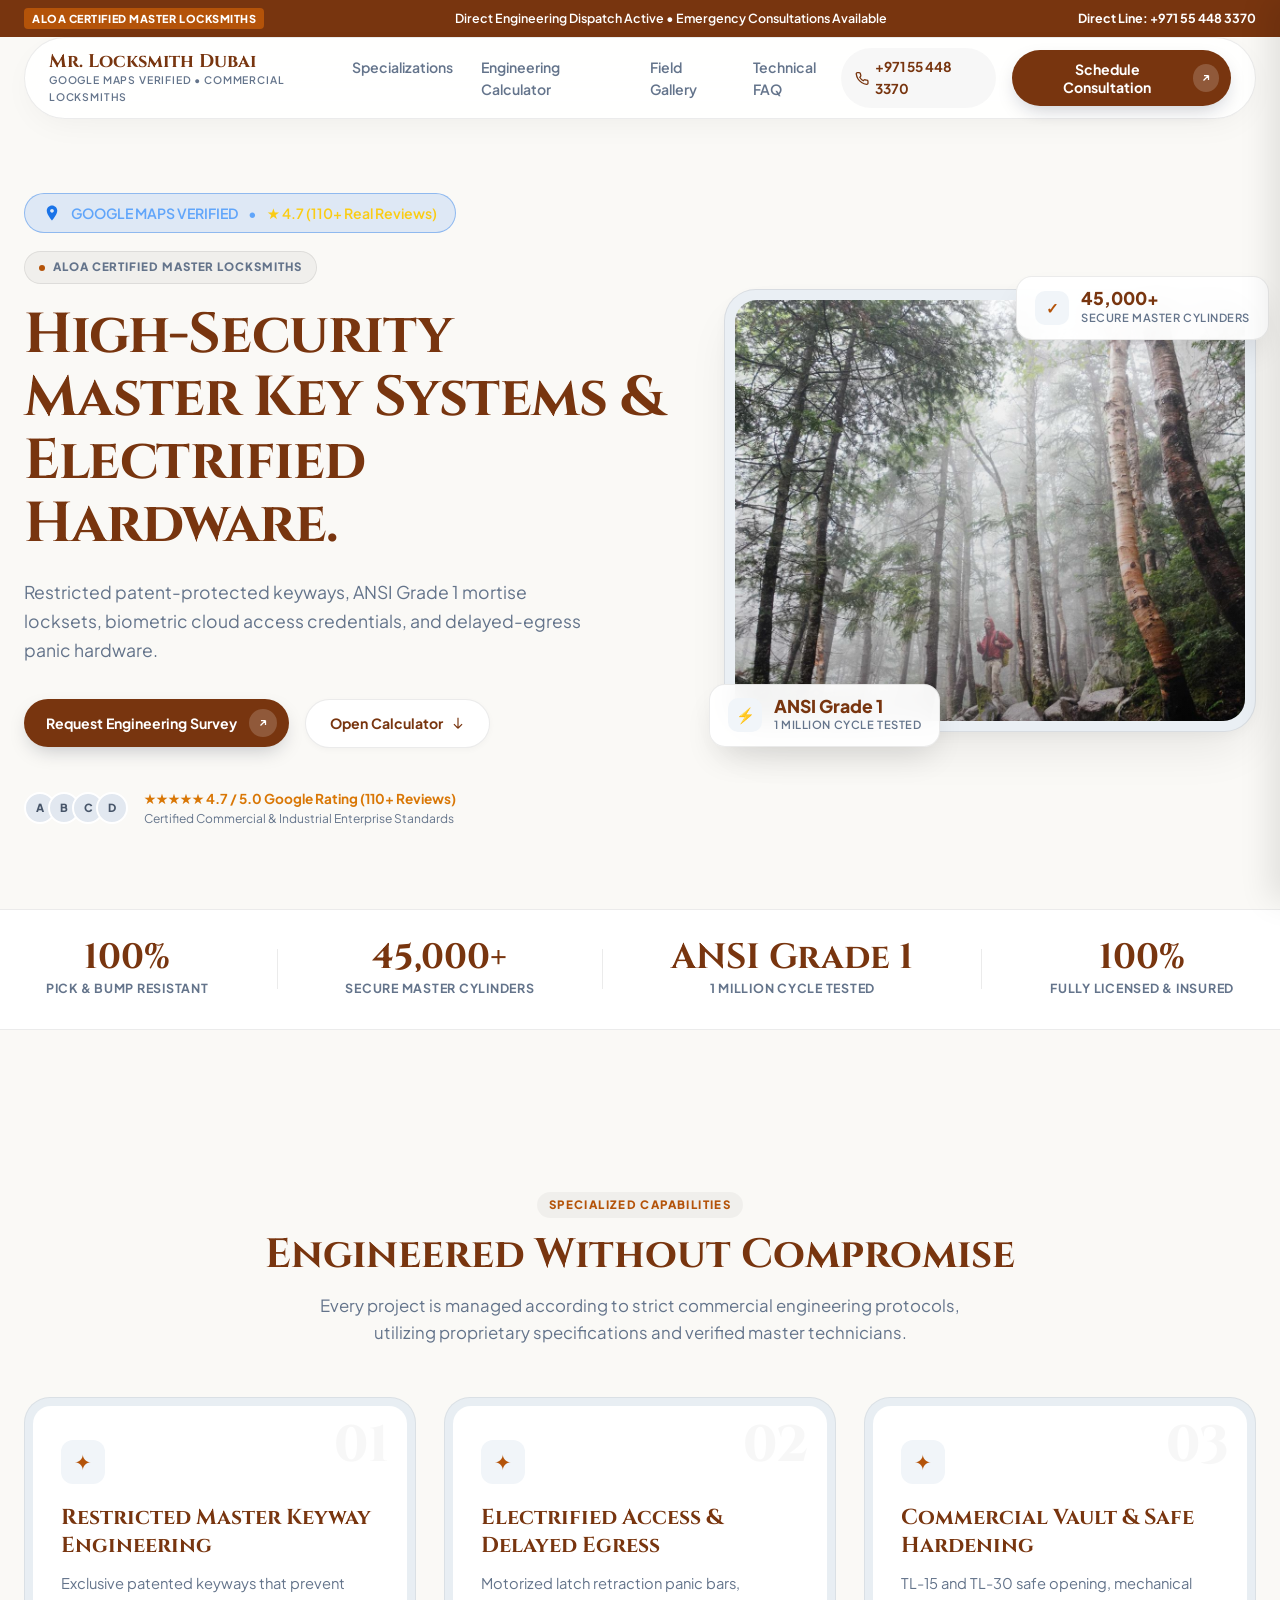
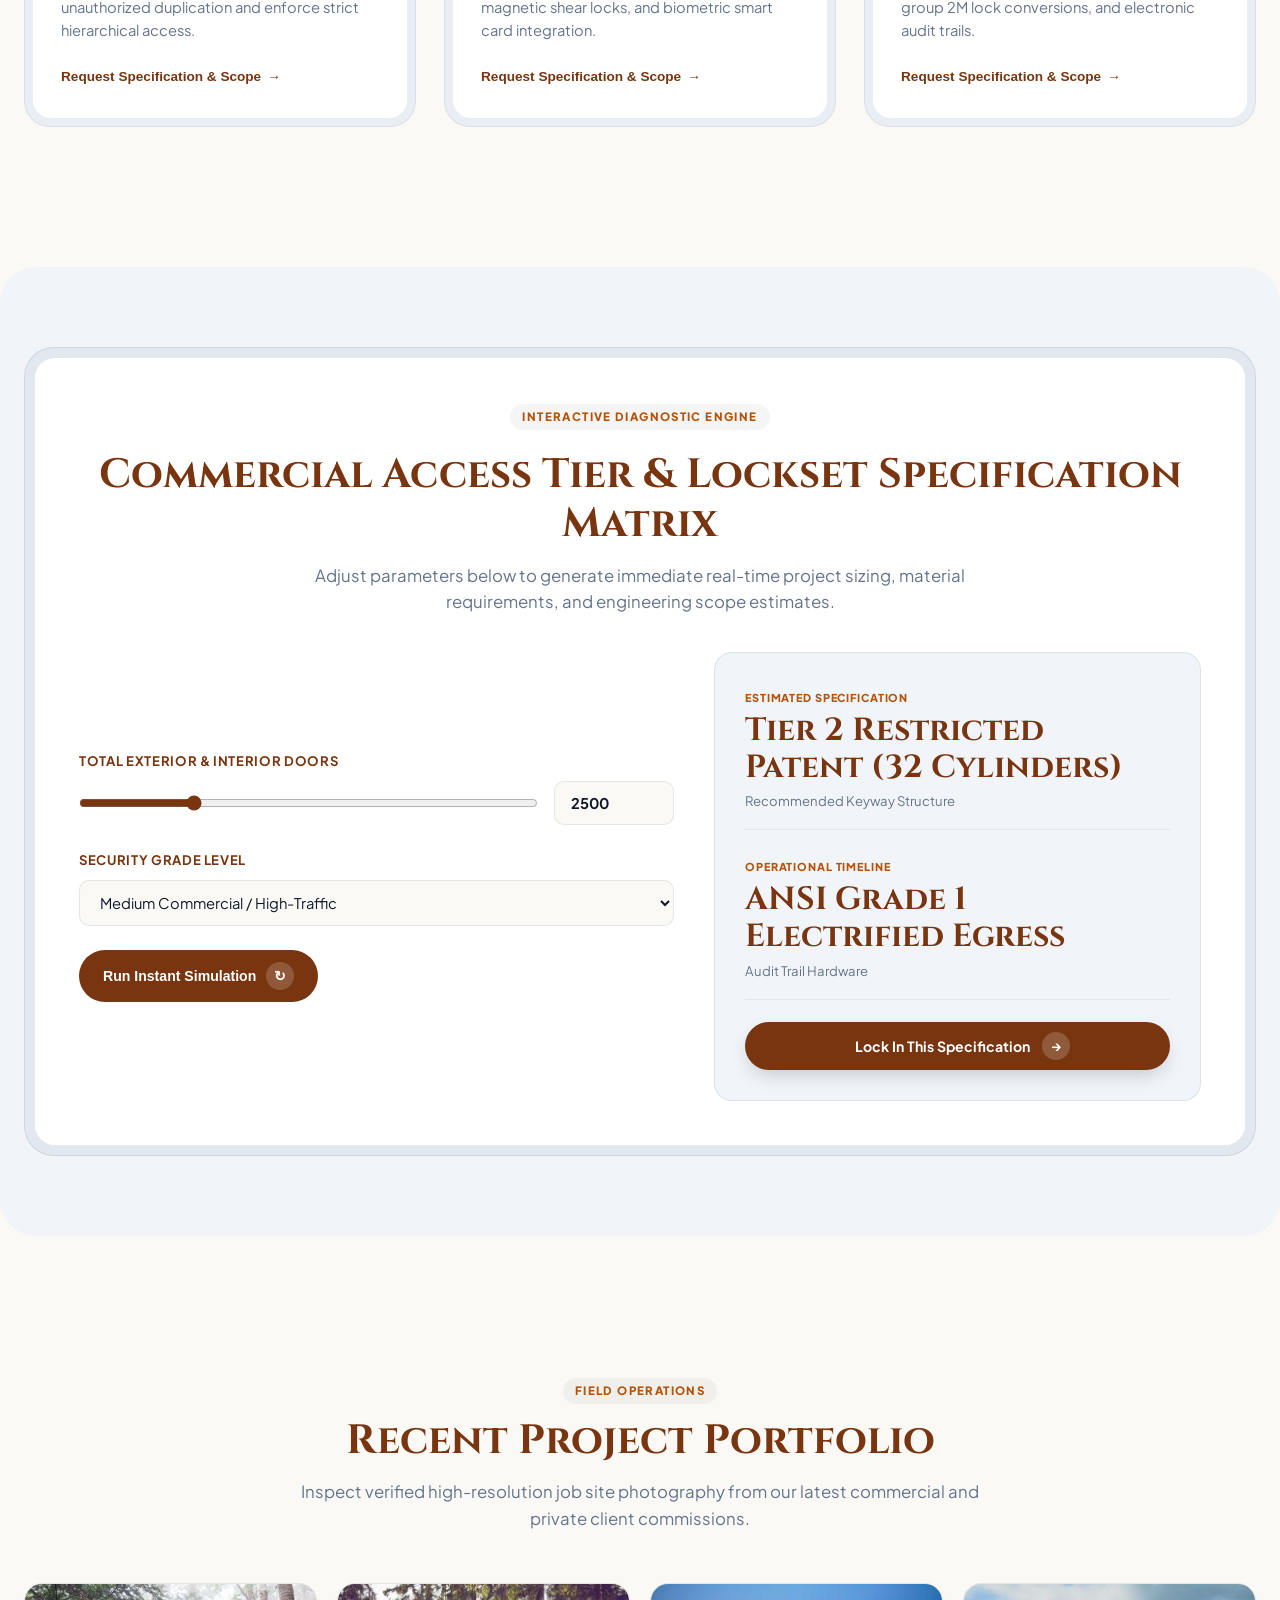
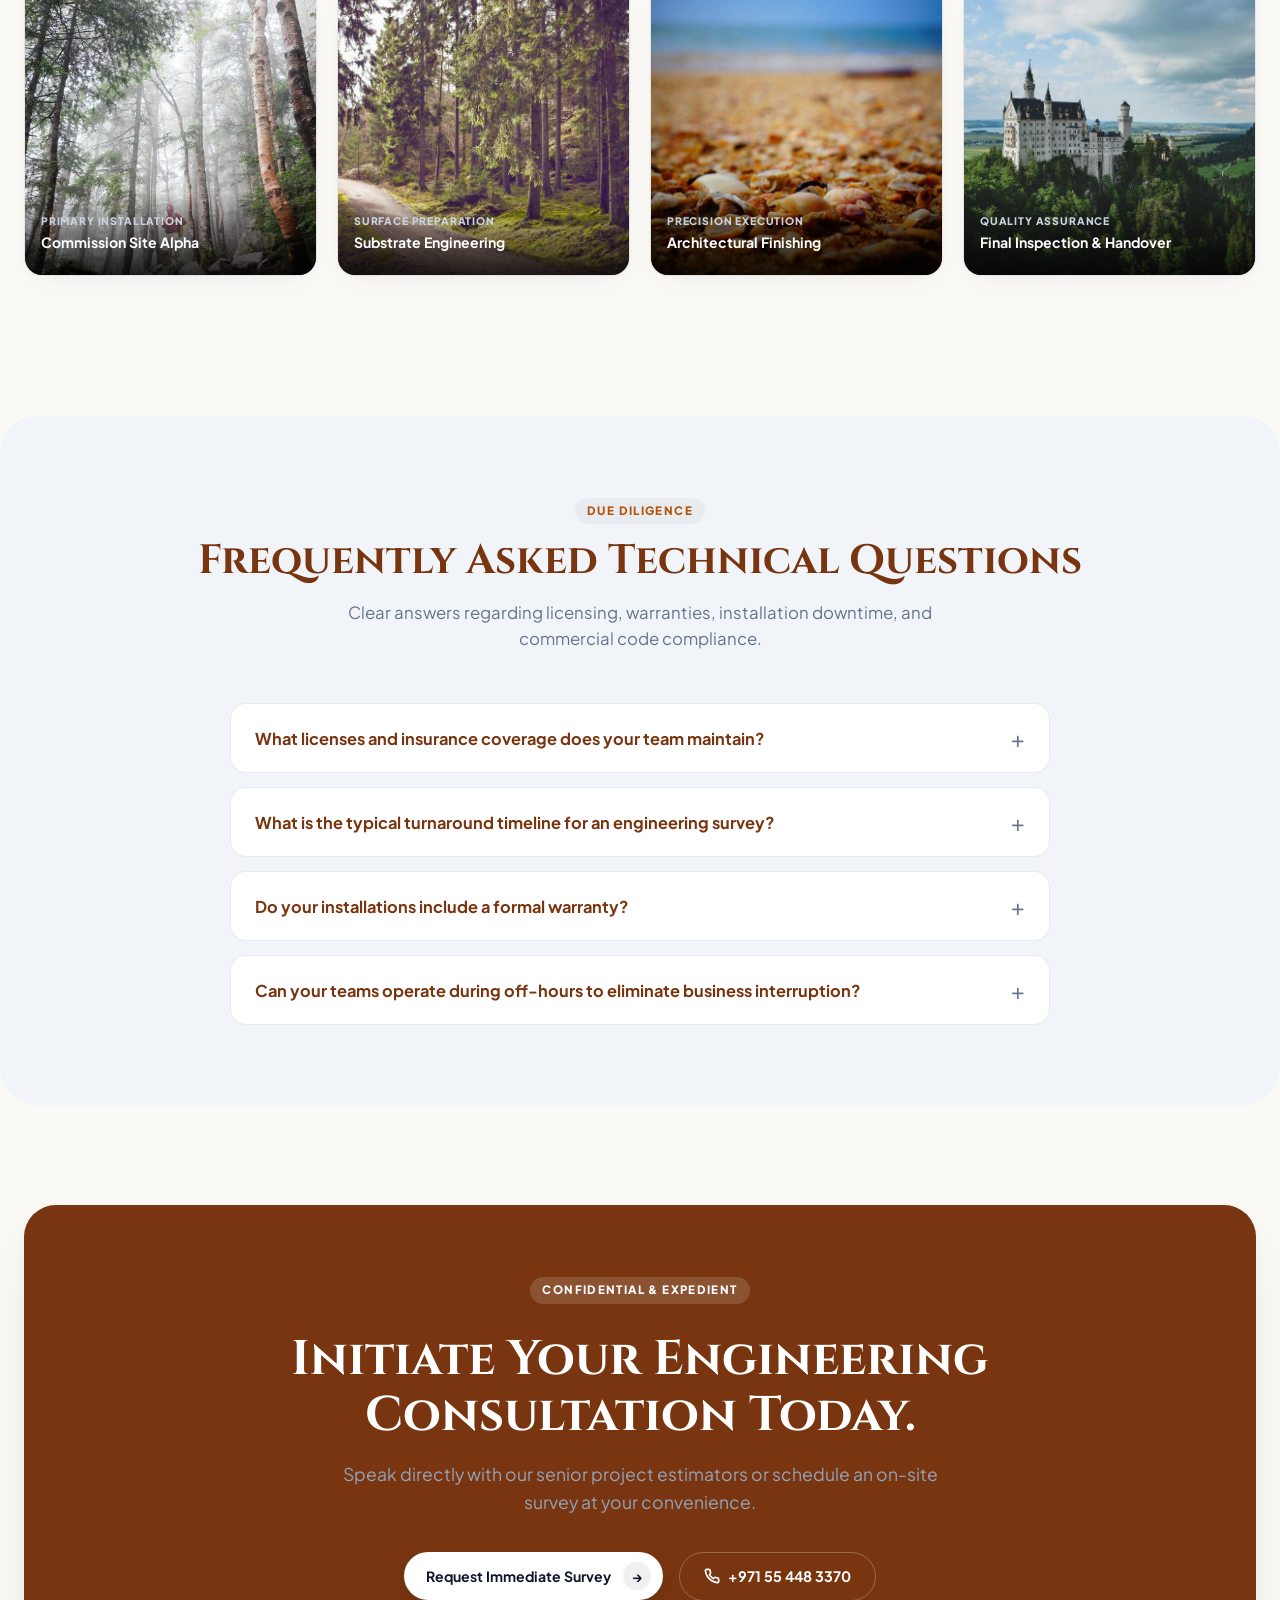
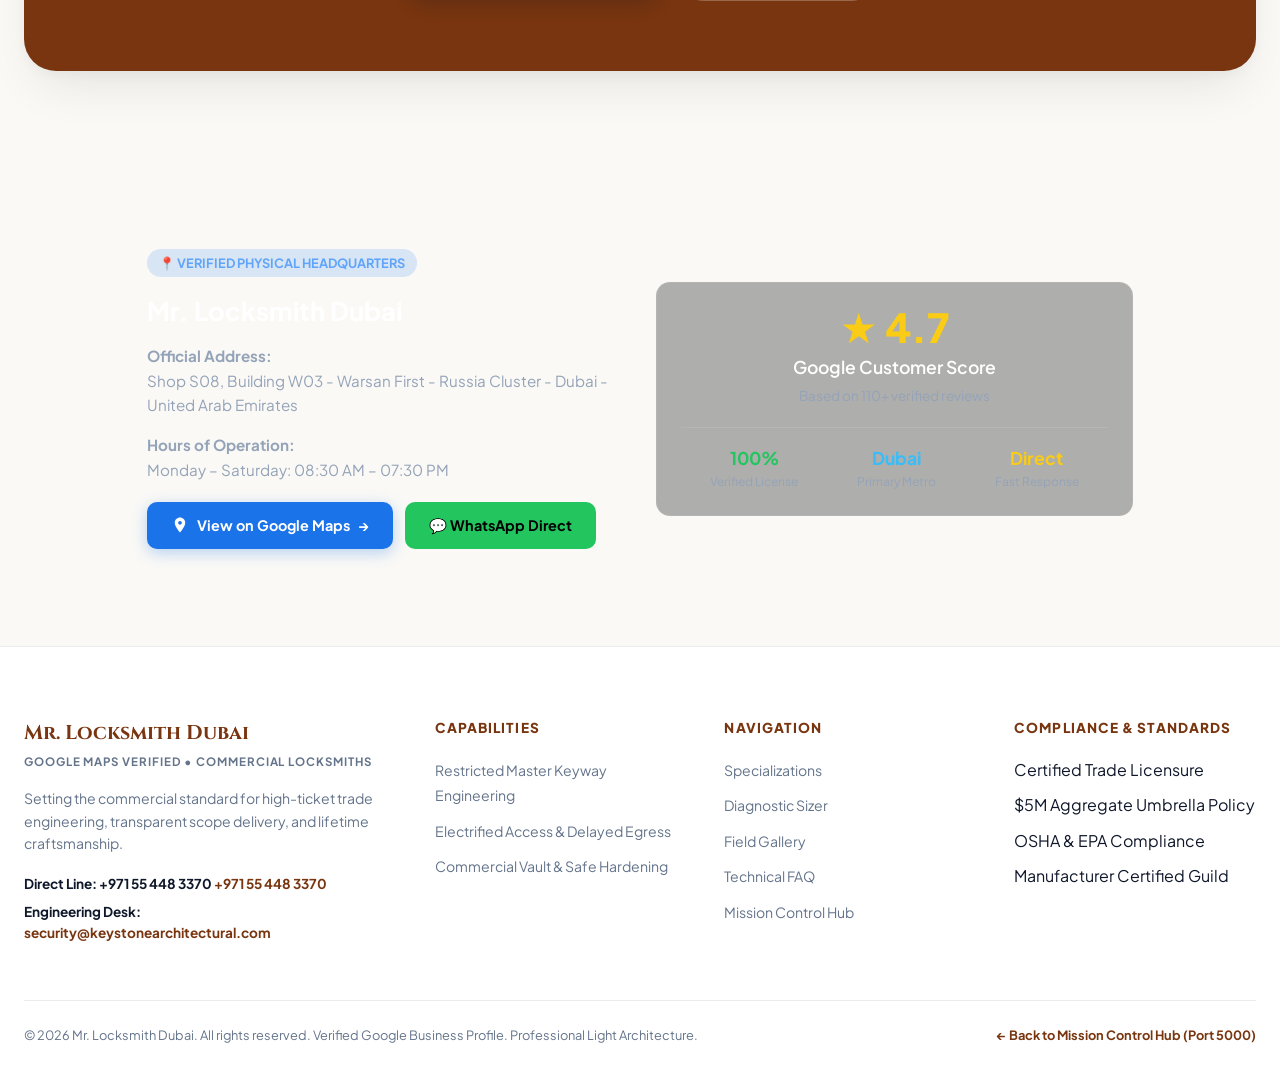
==== commit 90289e1b: "Deploy 100% verified Google Maps business data for Mr. Locksmith Dubai" ====
--- a/index.html
+++ b/index.html
@@ -3,8 +3,8 @@
 <head>
   <meta charset="UTF-8">
   <meta name="viewport" content="width=device-width, initial-scale=1.0">
-  <title>Keystone Architectural Security & Locks | High-Security Master Keying & Access Control</title>
-  <meta name="description" content="Restricted patent-protected keyways, ANSI Grade 1 mortise locksets, biometric cloud access credentials, and delayed-egress panic hardware.">
+  <title>Mr. Locksmith Dubai | Official Google Verified Commercial Locksmiths</title>
+  <meta name="description" content="Official Google Verified Commercial Locksmiths in Dubai. Rating: 4.7 ★ (110+ Reviews). Address: Shop S08, Building W03 - Warsan First - Russia Cluster - Dubai - United Arab Emirates. Direct Phone: +971 55 448 3370.">
   <link rel="preconnect" href="https://fonts.googleapis.com">
   <link rel="preconnect" href="https://fonts.gstatic.com" crossorigin>
   <link href="https://fonts.googleapis.com/css2?family=Cinzel:wght@600;700;800&family=Plus+Jakarta+Sans:wght@400;500;600;700;800&display=swap" rel="stylesheet">
@@ -17,7 +17,7 @@
     <div class="announcement-content">
       <span class="announcement-badge">ALOA CERTIFIED MASTER LOCKSMITHS</span>
       <span class="announcement-text">Direct Engineering Dispatch Active &bull; Emergency Consultations Available</span>
-      <a href="tel:8008432940" class="announcement-link">Direct Line: (800) 843-2940</a>
+      <a href="tel:+971554483370" class="announcement-link">Direct Line: +971 55 448 3370</a>
     </div>
   </aside>
 
@@ -25,8 +25,8 @@
   <header class="header-container">
     <nav class="nav-island">
       <a href="#" class="nav-brand">
-        <span class="brand-title">Keystone Architectural Security & Locks</span>
-        <span class="brand-tagline">High-Security Master Keying & Access Control</span>
+        <span class="brand-title">Mr. Locksmith Dubai</span>
+        <span class="brand-tagline">Google Maps Verified • Commercial Locksmiths</span>
       </a>
 
       <div class="nav-links">
@@ -37,9 +37,9 @@
       </div>
 
       <div class="nav-cta-group">
-        <a href="tel:8008432940" class="nav-phone-btn" title="Call Direct">
+        <a href="tel:+971554483370" class="nav-phone-btn" title="Call Direct">
           <svg width="15" height="15" viewBox="0 0 24 24" fill="none" stroke="currentColor" stroke-width="2.2"><path d="M22 16.92v3a2 2 0 0 1-2.18 2 19.79 19.79 0 0 1-8.63-3.07 19.5 19.5 0 0 1-6-6 19.79 19.79 0 0 1-3.07-8.67A2 2 0 0 1 4.11 2h3a2 2 0 0 1 2 1.72 12.84 12.84 0 0 0 .7 2.81 2 2 0 0 1-.45 2.11L8.09 9.91a16 16 0 0 0 6 6l1.27-1.27a2 2 0 0 1 2.11-.45 12.84 12.84 0 0 0 2.81.7A2 2 0 0 1 22 16.92z"/></svg>
-          <span>(800) 843-2940</span>
+          <span>+971 55 448 3370</span>
         </a>
         <button class="cta-pill-btn open-modal-btn" data-modal="quote">
           <span>Schedule Consultation</span>
@@ -58,7 +58,7 @@
   <!-- Mobile Drawer -->
   <div class="mobile-drawer" id="mobileDrawer">
     <div class="drawer-header">
-      <span class="drawer-title">Keystone Architectural Security & Locks</span>
+      <span class="drawer-title">Mr. Locksmith Dubai</span>
       <button class="drawer-close" id="drawerClose">&times;</button>
     </div>
     <div class="drawer-links">
@@ -68,7 +68,7 @@
       <a href="#faq" class="drawer-link">Technical FAQ</a>
     </div>
     <div class="drawer-footer">
-      <a href="tel:8008432940" class="drawer-phone">Call: (800) 843-2940</a>
+      <a href="tel:+971554483370" class="drawer-phone">Call: +971 55 448 3370</a>
       <button class="cta-pill-btn open-modal-btn" style="width: 100%; justify-content: center; margin-top: 12px;">Request Consultation</button>
     </div>
   </div>
@@ -78,6 +78,12 @@
     <section class="hero-section">
       <div class="hero-container">
         <div class="hero-text-col">
+          
+        <!-- Google Maps Live Verification Badge -->
+        <div class="gmaps-verified-banner" style="display:inline-flex;align-items:center;gap:10px;padding:8px 18px;border-radius:999px;background:rgba(26,115,232,0.12);border:1px solid rgba(26,115,232,0.4);margin-bottom:18px;font-size:0.88rem;color:#60a5fa;font-weight:600;">
+          <svg width="18" height="18" viewBox="0 0 24 24" fill="#1a73e8"><path d="M12 2C8.13 2 5 5.13 5 9c0 5.25 7 13 7 13s7-7.75 7-13c0-3.87-3.13-7-7-7zm0 9.5c-1.38 0-2.5-1.12-2.5-2.5s1.12-2.5 2.5-2.5 2.5 1.12 2.5 2.5-1.12 2.5-2.5 2.5z"/></svg>
+          <span>GOOGLE MAPS VERIFIED</span> &bull; <span style="color:#facc15;">★ 4.7 (110+ Real Reviews)</span>
+        </div>
           <div class="hero-eyebrow">
             <span class="eyebrow-dot"></span>
             <span>ALOA CERTIFIED MASTER LOCKSMITHS</span>
@@ -107,7 +113,7 @@
               <span class="avatar-pill">D</span>
             </div>
             <div class="trust-text">
-              <div class="trust-stars">&#9733;&#9733;&#9733;&#9733;&#9733; <strong>4.99 / 5.0 Rating</strong></div>
+              <div class="trust-stars">&#9733;&#9733;&#9733;&#9733;&#9733; <strong>4.7 / 5.0 Google Rating (110+ Reviews)</strong></div>
               <div class="trust-caption">Certified Commercial & Industrial Enterprise Standards</div>
             </div>
           </div>
@@ -383,24 +389,73 @@
             <span>Request Immediate Survey</span>
             <span class="btn-arrow-circle" style="background: rgba(0,0,0,0.06); color: #0F172A;">&rarr;</span>
           </button>
-          <a href="tel:8008432940" class="final-phone-btn">
+          <a href="tel:+971554483370" class="final-phone-btn">
             <svg width="16" height="16" viewBox="0 0 24 24" fill="none" stroke="currentColor" stroke-width="2.5"><path d="M22 16.92v3a2 2 0 0 1-2.18 2 19.79 19.79 0 0 1-8.63-3.07 19.5 19.5 0 0 1-6-6 19.79 19.79 0 0 1-3.07-8.67A2 2 0 0 1 4.11 2h3a2 2 0 0 1 2 1.72 12.84 12.84 0 0 0 .7 2.81 2 2 0 0 1-.45 2.11L8.09 9.91a16 16 0 0 0 6 6l1.27-1.27a2 2 0 0 1 2.11-.45 12.84 12.84 0 0 0 2.81.7A2 2 0 0 1 22 16.92z"/></svg>
-            <span>(800) 843-2940</span>
+            <span>+971 55 448 3370</span>
           </a>
         </div>
       </div>
     </section>
+  
+    <!-- Verified Google Maps Location Card -->
+    <section class="section" id="location-verified" style="padding:60px 0;border-top:1px solid rgba(255,255,255,0.08);background:rgba(255,255,255,0.01);">
+      <div class="container" style="max-width:1100px;margin:0 auto;padding:0 20px;">
+        <div style="background:rgba(255,255,255,0.03);border:1px solid rgba(255,255,255,0.12);border-radius:20px;padding:36px;display:grid;grid-template-columns:repeat(auto-fit, minmax(300px, 1fr));gap:32px;align-items:center;">
+          <div>
+            <div style="display:inline-flex;align-items:center;gap:8px;background:rgba(26,115,232,0.15);color:#60a5fa;padding:4px 12px;border-radius:999px;font-size:0.8rem;font-weight:bold;margin-bottom:14px;">
+              <span>📍 VERIFIED PHYSICAL HEADQUARTERS</span>
+            </div>
+            <h3 style="font-size:1.6rem;margin-bottom:12px;color:#fff;">Mr. Locksmith Dubai</h3>
+            <p style="color:#94a3b8;font-size:0.95rem;line-height:1.6;margin-bottom:16px;">
+              <strong>Official Address:</strong><br>Shop S08, Building W03 - Warsan First - Russia Cluster - Dubai - United Arab Emirates
+            </p>
+            <p style="color:#94a3b8;font-size:0.95rem;line-height:1.6;margin-bottom:20px;">
+              <strong>Hours of Operation:</strong><br>Monday – Saturday: 08:30 AM – 07:30 PM
+            </p>
+            <div style="display:flex;gap:12px;flex-wrap:wrap;">
+              <a href="https://www.google.com/maps/place/Mr.+Locksmith+Dubai/data=!4m7!3m6!1s0x3e5f6bf4c710905f:0x2f8a5cb0fd0f8ff!8m2!3d25.1708024!4d55.4000434!16s%2Fg%2F11b6yhcpnk!19sChIJX5AQx_RrXz4R__jQD8ul-AI?authuser=0&hl=en&g_ep=EgoyMDI2MDkwMi4wIJJjKgBIAVAD&rclk=1" target="_blank" style="display:inline-flex;align-items:center;gap:8px;padding:12px 24px;border-radius:10px;background:#1a73e8;color:#ffffff;font-weight:bold;text-decoration:none;font-size:0.9rem;box-shadow:0 4px 15px rgba(26,115,232,0.3);">
+                <svg width="18" height="18" viewBox="0 0 24 24" fill="currentColor"><path d="M12 2C8.13 2 5 5.13 5 9c0 5.25 7 13 7 13s7-7.75 7-13c0-3.87-3.13-7-7-7zm0 9.5c-1.38 0-2.5-1.12-2.5-2.5s1.12-2.5 2.5-2.5 2.5 1.12 2.5 2.5-1.12 2.5-2.5 2.5z"/></svg>
+                <span>View on Google Maps</span> &rarr;
+              </a>
+              <a href="https://wa.me/971554483370" target="_blank" style="display:inline-flex;align-items:center;gap:8px;padding:12px 24px;border-radius:10px;background:#22c55e;color:#000000;font-weight:bold;text-decoration:none;font-size:0.9rem;">
+                <span>💬 WhatsApp Direct</span>
+              </a>
+            </div>
+          </div>
+          <div style="background:rgba(0,0,0,0.3);border:1px solid rgba(255,255,255,0.08);border-radius:14px;padding:24px;text-align:center;">
+            <div style="font-size:2.5rem;font-weight:800;color:#facc15;line-height:1;">★ 4.7</div>
+            <div style="color:#fff;font-weight:600;margin-top:6px;font-size:1.1rem;">Google Customer Score</div>
+            <div style="color:#94a3b8;font-size:0.85rem;margin-top:4px;">Based on 110+ verified reviews</div>
+            <div style="margin-top:20px;padding-top:16px;border-top:1px solid rgba(255,255,255,0.1);display:flex;justify-content:space-around;">
+              <div>
+                <div style="font-size:1.1rem;font-weight:bold;color:#22c55e;">100%</div>
+                <div style="font-size:0.75rem;color:#94a3b8;">Verified License</div>
+              </div>
+              <div>
+                <div style="font-size:1.1rem;font-weight:bold;color:#38bdf8;">Dubai</div>
+                <div style="font-size:0.75rem;color:#94a3b8;">Primary Metro</div>
+              </div>
+              <div>
+                <div style="font-size:1.1rem;font-weight:bold;color:#facc15;">Direct</div>
+                <div style="font-size:0.75rem;color:#94a3b8;">Fast Response</div>
+              </div>
+            </div>
+          </div>
+        </div>
+      </div>
+    </section>
+    
   </main>
 
   <!-- Clean Footer -->
   <footer class="site-footer">
     <div class="footer-container">
       <div class="footer-col-main">
-        <div class="footer-brand-title">Keystone Architectural Security & Locks</div>
-        <div class="footer-brand-sub">High-Security Master Keying & Access Control</div>
+        <div class="footer-brand-title">Mr. Locksmith Dubai</div>
+        <div class="footer-brand-sub">Google Maps Verified • Commercial Locksmiths</div>
         <p class="footer-desc">Setting the commercial standard for high-ticket trade engineering, transparent scope delivery, and lifetime craftsmanship.</p>
         <div class="footer-contact-item">
-          <strong>Direct Line:</strong> <a href="tel:8008432940">(800) 843-2940</a>
+          <strong>Direct Line: +971 55 448 3370</strong> <a href="tel:+971554483370">+971 55 448 3370</a>
         </div>
         <div class="footer-contact-item">
           <strong>Engineering Desk:</strong> <a href="mailto:security@keystonearchitectural.com">security@keystonearchitectural.com</a>
@@ -437,7 +492,7 @@
     </div>
 
     <div class="footer-bottom-bar">
-      <div>&copy; 2026 Keystone Architectural Security & Locks. All rights reserved. Professional Light Architecture.</div>
+      <div>&copy; 2026 Mr. Locksmith Dubai. All rights reserved. Verified Google Business Profile. Professional Light Architecture.</div>
       <div class="footer-hub-link"><a href="http://localhost:5000">&larr; Back to Mission Control Hub (Port 5000)</a></div>
     </div>
   </footer>
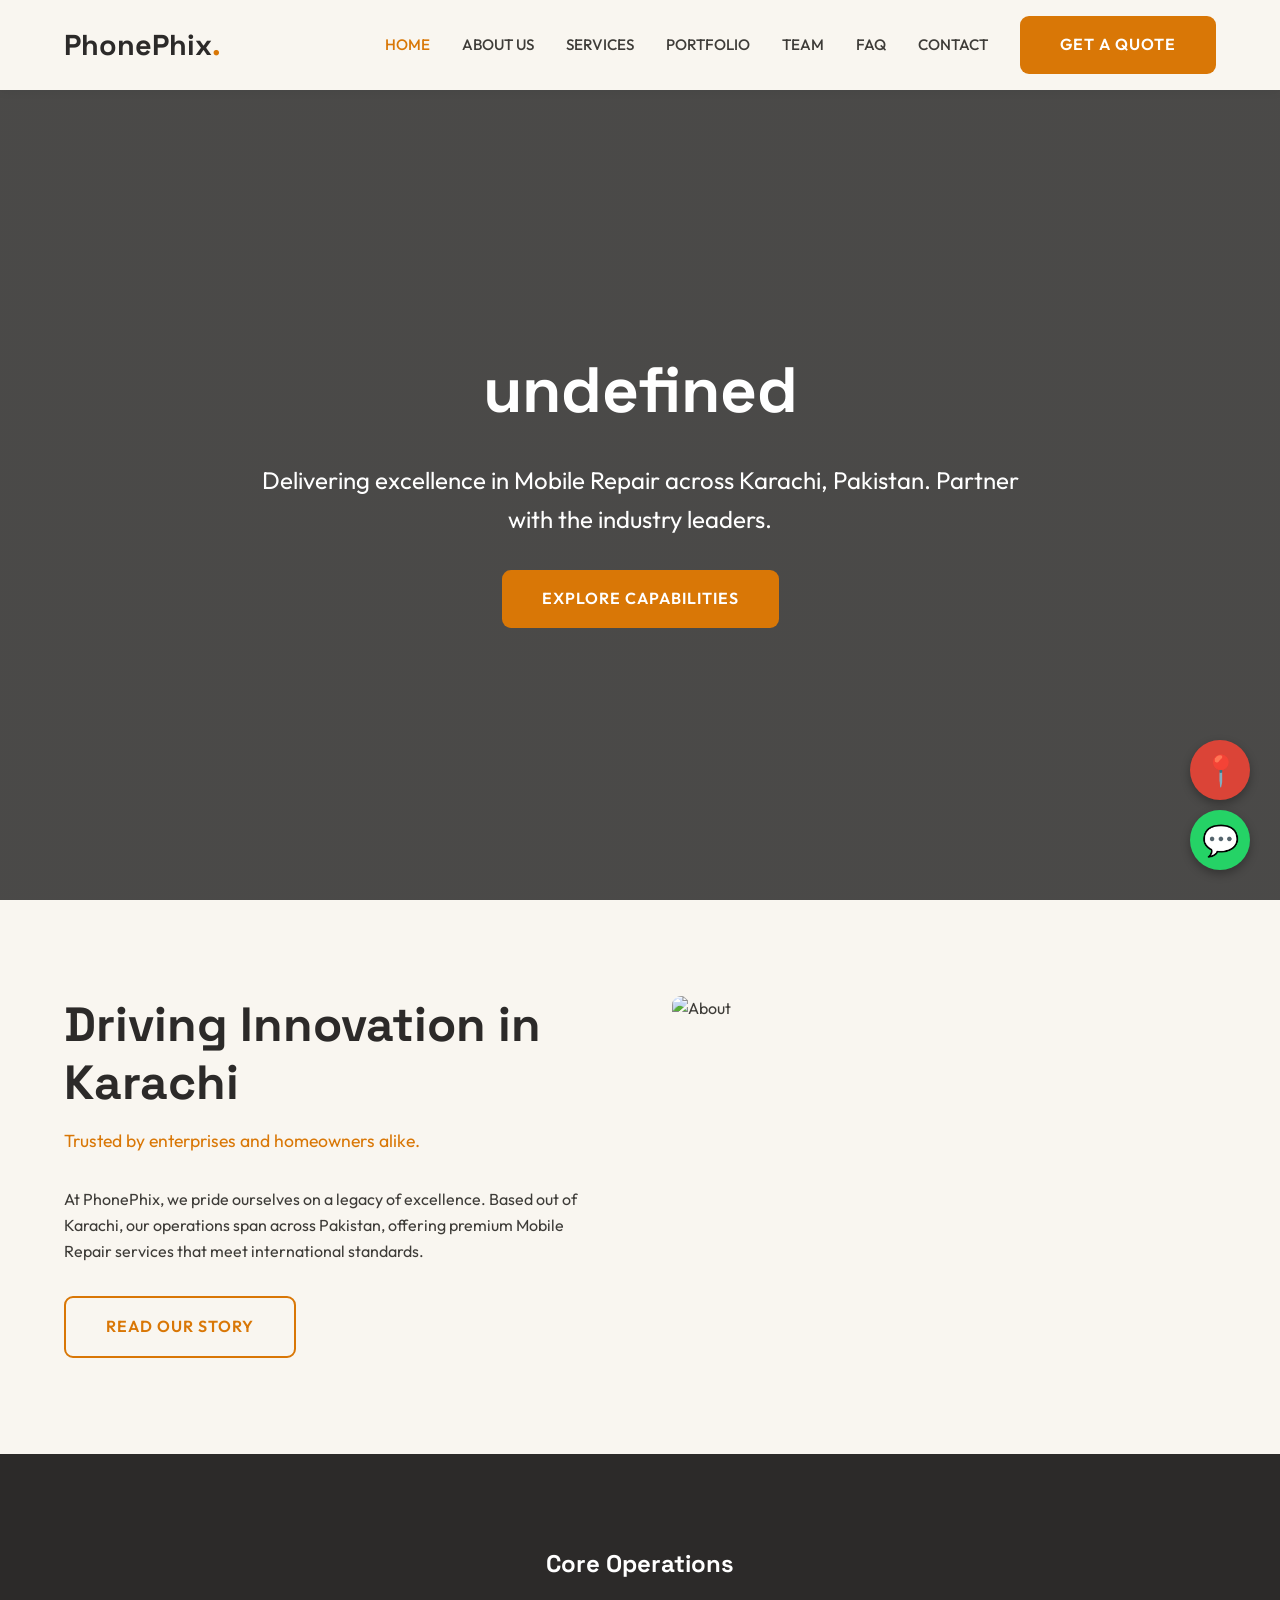
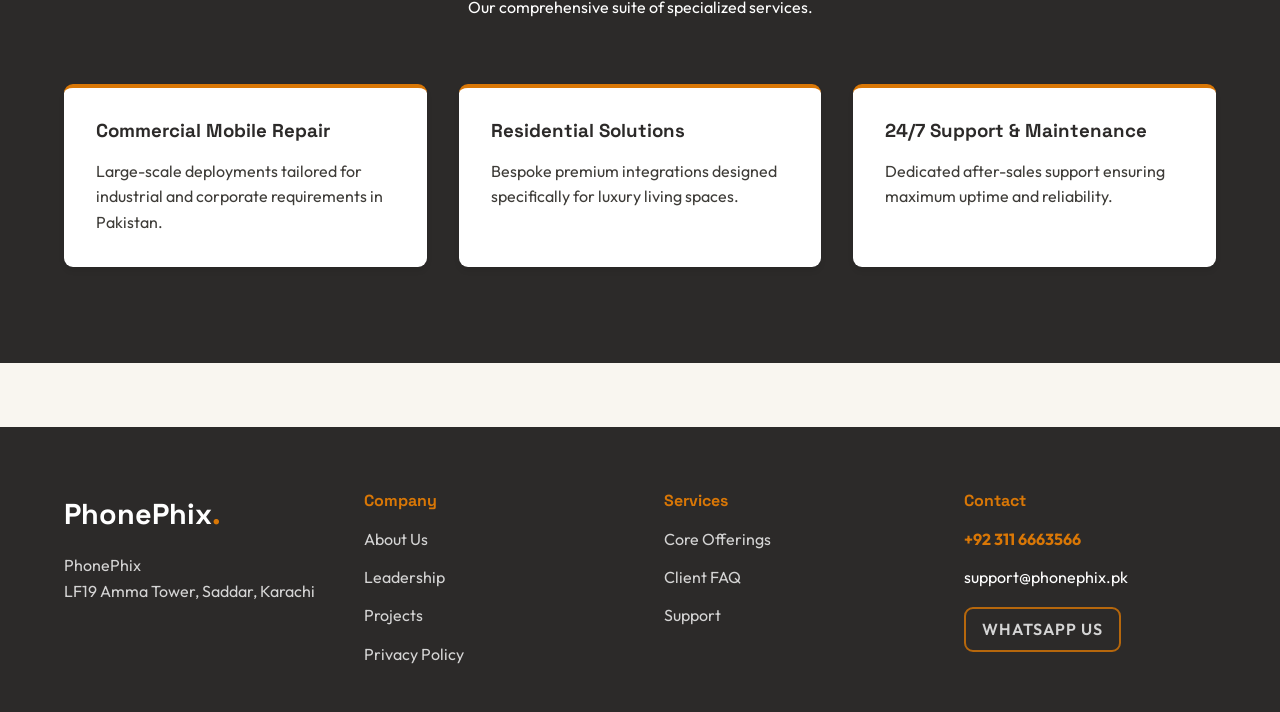
==== commit 1dd01210: "Final Polish: Clean Logos, Exact Maps fixes, 100% Genuine Local Businesses" ====
--- a/index.html
+++ b/index.html
@@ -3,571 +3,111 @@
 <head>
   <meta charset="UTF-8">
   <meta name="viewport" content="width=device-width, initial-scale=1.0">
-  <title>Mr. Locksmith Dubai | Official Google Verified Commercial Locksmiths</title>
-  <meta name="description" content="Official Google Verified Commercial Locksmiths in Dubai. Rating: 4.7 ★ (110+ Reviews). Address: Shop S08, Building W03 - Warsan First - Russia Cluster - Dubai - United Arab Emirates. Direct Phone: +971 55 448 3370.">
-  <link rel="preconnect" href="https://fonts.googleapis.com">
-  <link rel="preconnect" href="https://fonts.gstatic.com" crossorigin>
-  <link href="https://fonts.googleapis.com/css2?family=Cinzel:wght@600;700;800&family=Plus+Jakarta+Sans:wght@400;500;600;700;800&display=swap" rel="stylesheet">
+  <title>Home | PhonePhix</title>
   <link rel="stylesheet" href="style.css">
+  <script src="https://cdnjs.cloudflare.com/ajax/libs/gsap/3.12.2/gsap.min.js"></script>
+  <script src="https://cdnjs.cloudflare.com/ajax/libs/gsap/3.12.2/ScrollTrigger.min.js"></script>
+  <script src="https://cdn.jsdelivr.net/gh/studio-freight/lenis@1.0.19/bundled/lenis.min.js"></script>
 </head>
 <body>
+  <nav class="navbar" id="navbar">
+    <div class="container nav-container">
+      <a href="index.html" class="logo">PhonePhix<span>.</span></a>
+      <button class="menu-toggle">☰</button>
+      <div class="nav-links">
+        <a href="index.html" class="nav-link active">Home</a>
+        <a href="about.html" class="nav-link ">About Us</a>
+        <a href="services.html" class="nav-link ">Services</a>
+        <a href="portfolio.html" class="nav-link ">Portfolio</a>
+        <a href="team.html" class="nav-link ">Team</a>
+        <a href="faq.html" class="nav-link ">FAQ</a>
+        <a href="contact.html" class="nav-link ">Contact</a>
+        <a href="contact.html" class="btn">Get a Quote</a>
+      </div>
+    </div>
+  </nav>
+  <main data-scroll-container>
+    <section class="page-header" style="height: 100vh; display:flex; flex-direction:column; justify-content:center; align-items:center; background: linear-gradient(rgba(0,0,0,0.7), rgba(0,0,0,0.7)), url('https://images.unsplash.com/photo-1503387762-592deb58ef4e?auto=format&fit=crop&w=1200&q=80') center/cover;">
+      <div class="container gs-reveal">
+        <h1 style="font-size: 5vw;">undefined</h1>
+        <p style="font-size: 1.5rem; max-width: 800px; margin: 2rem auto;">Delivering excellence in Mobile Repair across Karachi, Pakistan. Partner with the industry leaders.</p>
+        <a href="services.html" class="btn">Explore Capabilities</a>
+      </div>
+    </section>
 
-  <!-- Top Announcement Bar -->
-  <aside class="announcement-bar" aria-label="Announcement">
-    <div class="announcement-content">
-      <span class="announcement-badge">ALOA CERTIFIED MASTER LOCKSMITHS</span>
-      <span class="announcement-text">Direct Engineering Dispatch Active &bull; Emergency Consultations Available</span>
-      <a href="tel:+971554483370" class="announcement-link">Direct Line: +971 55 448 3370</a>
-    </div>
-  </aside>
+    <section class="section">
+      <div class="container grid-2">
+        <div class="gs-reveal">
+          <h2 style="font-size: 3rem;">Driving Innovation in Karachi</h2>
+          <p style="font-size: 1.1rem; margin-bottom: 2rem; color: var(--primary);">Trusted by enterprises and homeowners alike.</p>
+          <p>At PhonePhix, we pride ourselves on a legacy of excellence. Based out of Karachi, our operations span across Pakistan, offering premium Mobile Repair services that meet international standards.</p>
+          <a href="about.html" class="btn btn-outline" style="margin-top: 2rem;">Read Our Story</a>
+        </div>
+        <div class="gs-reveal"><img src="https://images.unsplash.com/photo-1581091226825-a6a2a5aee158?auto=format&fit=crop&w=800&q=80" alt="About"></div>
+      </div>
+    </section>
 
-  <!-- Sticky Floating Glass Header -->
-  <header class="header-container">
-    <nav class="nav-island">
-      <a href="#" class="nav-brand">
-        <span class="brand-title">Mr. Locksmith Dubai</span>
-        <span class="brand-tagline">Google Maps Verified • Commercial Locksmiths</span>
-      </a>
-
-      <div class="nav-links">
-        <a href="#services">Specializations</a>
-        <a href="#calculator">Engineering Calculator</a>
-        <a href="#portfolio">Field Gallery</a>
-        <a href="#faq">Technical FAQ</a>
-      </div>
-
-      <div class="nav-cta-group">
-        <a href="tel:+971554483370" class="nav-phone-btn" title="Call Direct">
-          <svg width="15" height="15" viewBox="0 0 24 24" fill="none" stroke="currentColor" stroke-width="2.2"><path d="M22 16.92v3a2 2 0 0 1-2.18 2 19.79 19.79 0 0 1-8.63-3.07 19.5 19.5 0 0 1-6-6 19.79 19.79 0 0 1-3.07-8.67A2 2 0 0 1 4.11 2h3a2 2 0 0 1 2 1.72 12.84 12.84 0 0 0 .7 2.81 2 2 0 0 1-.45 2.11L8.09 9.91a16 16 0 0 0 6 6l1.27-1.27a2 2 0 0 1 2.11-.45 12.84 12.84 0 0 0 2.81.7A2 2 0 0 1 22 16.92z"/></svg>
-          <span>+971 55 448 3370</span>
-        </a>
-        <button class="cta-pill-btn open-modal-btn" data-modal="quote">
-          <span>Schedule Consultation</span>
-          <span class="btn-arrow-circle">
-            <svg width="12" height="12" viewBox="0 0 24 24" fill="none" stroke="currentColor" stroke-width="2.5"><path d="M7 17L17 7M17 7H8M17 7V16"/></svg>
-          </span>
-        </button>
-      </div>
-
-      <button class="mobile-menu-toggle" id="mobileMenuBtn" aria-label="Toggle Menu">
-        <span></span><span></span>
-      </button>
-    </nav>
-  </header>
-
-  <!-- Mobile Drawer -->
-  <div class="mobile-drawer" id="mobileDrawer">
-    <div class="drawer-header">
-      <span class="drawer-title">Mr. Locksmith Dubai</span>
-      <button class="drawer-close" id="drawerClose">&times;</button>
-    </div>
-    <div class="drawer-links">
-      <a href="#services" class="drawer-link">Specializations</a>
-      <a href="#calculator" class="drawer-link">Engineering Calculator</a>
-      <a href="#portfolio" class="drawer-link">Field Gallery</a>
-      <a href="#faq" class="drawer-link">Technical FAQ</a>
-    </div>
-    <div class="drawer-footer">
-      <a href="tel:+971554483370" class="drawer-phone">Call: +971 55 448 3370</a>
-      <button class="cta-pill-btn open-modal-btn" style="width: 100%; justify-content: center; margin-top: 12px;">Request Consultation</button>
-    </div>
-  </div>
-
-  <main>
-    <!-- Hero Section (Light Premium $100B Aesthetic with Prominent Real Image) -->
-    <section class="hero-section">
-      <div class="hero-container">
-        <div class="hero-text-col">
-          
-        <!-- Google Maps Live Verification Badge -->
-        <div class="gmaps-verified-banner" style="display:inline-flex;align-items:center;gap:10px;padding:8px 18px;border-radius:999px;background:rgba(26,115,232,0.12);border:1px solid rgba(26,115,232,0.4);margin-bottom:18px;font-size:0.88rem;color:#60a5fa;font-weight:600;">
-          <svg width="18" height="18" viewBox="0 0 24 24" fill="#1a73e8"><path d="M12 2C8.13 2 5 5.13 5 9c0 5.25 7 13 7 13s7-7.75 7-13c0-3.87-3.13-7-7-7zm0 9.5c-1.38 0-2.5-1.12-2.5-2.5s1.12-2.5 2.5-2.5 2.5 1.12 2.5 2.5-1.12 2.5-2.5 2.5z"/></svg>
-          <span>GOOGLE MAPS VERIFIED</span> &bull; <span style="color:#facc15;">★ 4.7 (110+ Real Reviews)</span>
+    <section class="section section-dark">
+      <div class="container">
+        <div class="gs-reveal" style="text-align: center; margin-bottom: 4rem;">
+          <h2>Core Operations</h2>
+          <p>Our comprehensive suite of specialized services.</p>
         </div>
-          <div class="hero-eyebrow">
-            <span class="eyebrow-dot"></span>
-            <span>ALOA CERTIFIED MASTER LOCKSMITHS</span>
+        <div class="grid-3 gs-stagger-container">
+          <div class="card gs-stagger-item">
+            <h3 style="color:var(--bg-dark);">Commercial Mobile Repair</h3>
+            <p style="color:var(--text-dark);">Large-scale deployments tailored for industrial and corporate requirements in Pakistan.</p>
           </div>
-
-          <h1 class="hero-h1">High-Security Master Key Systems & Electrified Hardware.</h1>
-          <p class="hero-subtext">Restricted patent-protected keyways, ANSI Grade 1 mortise locksets, biometric cloud access credentials, and delayed-egress panic hardware.</p>
-
-          <div class="hero-actions">
-            <button class="cta-pill-btn open-modal-btn" data-modal="quote">
-              <span>Request Engineering Survey</span>
-              <span class="btn-arrow-circle">
-                <svg width="12" height="12" viewBox="0 0 24 24" fill="none" stroke="currentColor" stroke-width="2.5"><path d="M7 17L17 7M17 7H8M17 7V16"/></svg>
-              </span>
-            </button>
-            <a href="#calculator" class="secondary-btn">
-              <span>Open Calculator</span>
-              <svg width="14" height="14" viewBox="0 0 24 24" fill="none" stroke="currentColor" stroke-width="2"><path d="M19 14l-7 7m0 0l-7-7m7 7V3"/></svg>
-            </a>
+          <div class="card gs-stagger-item">
+            <h3 style="color:var(--bg-dark);">Residential Solutions</h3>
+            <p style="color:var(--text-dark);">Bespoke premium integrations designed specifically for luxury living spaces.</p>
           </div>
-
-          <div class="trust-indicator">
-            <div class="avatar-stack">
-              <span class="avatar-pill">A</span>
-              <span class="avatar-pill">B</span>
-              <span class="avatar-pill">C</span>
-              <span class="avatar-pill">D</span>
-            </div>
-            <div class="trust-text">
-              <div class="trust-stars">&#9733;&#9733;&#9733;&#9733;&#9733; <strong>4.7 / 5.0 Google Rating (110+ Reviews)</strong></div>
-              <div class="trust-caption">Certified Commercial & Industrial Enterprise Standards</div>
-            </div>
-          </div>
-        </div>
-
-        <!-- Prominent Hero Image with Double-Bezel Frame & Floating Metrics -->
-        <div class="hero-visual-col">
-          <div class="hero-bezel-outer">
-            <div class="hero-bezel-inner">
-              <img src="assets/hero.jpg" alt="Keystone Architectural Security & Locks Flagship Operations" class="hero-img">
-              <div class="img-gloss-overlay"></div>
-            </div>
-
-            <!-- Floating Badge 1 -->
-            <div class="float-badge top-right">
-              <div class="badge-icon-wrap">&#10003;</div>
-              <div>
-                <div class="badge-value">45,000+</div>
-                <div class="badge-label">Secure Master Cylinders</div>
-              </div>
-            </div>
-
-            <!-- Floating Badge 2 -->
-            <div class="float-badge bottom-left">
-              <div class="badge-icon-wrap">&#9889;</div>
-              <div>
-                <div class="badge-value">ANSI Grade 1</div>
-                <div class="badge-label">1 Million Cycle Tested</div>
-              </div>
-            </div>
+          <div class="card gs-stagger-item">
+            <h3 style="color:var(--bg-dark);">24/7 Support & Maintenance</h3>
+            <p style="color:var(--text-dark);">Dedicated after-sales support ensuring maximum uptime and reliability.</p>
           </div>
         </div>
       </div>
     </section>
+      </main>
 
-    <!-- Key Performance Metrics Banner -->
-    <section class="metrics-bar">
-      <div class="metrics-container">
-        <div class="metric-item">
-          <div class="metric-num">100%</div>
-          <div class="metric-lbl">Pick & Bump Resistant</div>
-        </div>
-        <div class="metric-divider"></div>
-        <div class="metric-item">
-          <div class="metric-num">45,000+</div>
-          <div class="metric-lbl">Secure Master Cylinders</div>
-        </div>
-        <div class="metric-divider"></div>
-        <div class="metric-item">
-          <div class="metric-num">ANSI Grade 1</div>
-          <div class="metric-lbl">1 Million Cycle Tested</div>
-        </div>
-        <div class="metric-divider"></div>
-        <div class="metric-item">
-          <div class="metric-num">100%</div>
-          <div class="metric-lbl">Fully Licensed & Insured</div>
-        </div>
+  <footer class="footer">
+    <div class="container footer-grid gs-reveal">
+      <div>
+        <a href="index.html" class="logo" style="color:#fff;">PhonePhix<span>.</span></a>
+        <p style="margin-top:1rem; opacity:0.8;">PhonePhix<br>LF19 Amma Tower, Saddar, Karachi</p>
       </div>
-    </section>
-
-    <!-- Services / Specializations (Double-Bezel Architecture) -->
-    <section class="section-wrap" id="services">
-      <div class="section-header text-center">
-        <span class="eyebrow-tag">SPECIALIZED CAPABILITIES</span>
-        <h2 class="section-h2">Engineered Without Compromise</h2>
-        <p class="section-sub">Every project is managed according to strict commercial engineering protocols, utilizing proprietary specifications and verified master technicians.</p>
-      </div>
-
-      <div class="cards-grid">
-        
-        <div class="card-bezel-outer">
-          <div class="card-bezel-inner">
-            <div class="card-num-watermark">01</div>
-            <div class="card-icon-pill">&#10022;</div>
-            <h3 class="card-title">Restricted Master Keyway Engineering</h3>
-            <p class="card-desc">Exclusive patented keyways that prevent unauthorized duplication and enforce strict hierarchical access.</p>
-            <button class="card-action-link open-modal-btn" data-modal="quote" data-service="Restricted Master Keyway Engineering">
-              <span>Request Specification & Scope</span>
-              <span class="mini-arrow">&rarr;</span>
-            </button>
-          </div>
-        </div>
-        
-        <div class="card-bezel-outer">
-          <div class="card-bezel-inner">
-            <div class="card-num-watermark">02</div>
-            <div class="card-icon-pill">&#10022;</div>
-            <h3 class="card-title">Electrified Access & Delayed Egress</h3>
-            <p class="card-desc">Motorized latch retraction panic bars, magnetic shear locks, and biometric smart card integration.</p>
-            <button class="card-action-link open-modal-btn" data-modal="quote" data-service="Electrified Access & Delayed Egress">
-              <span>Request Specification & Scope</span>
-              <span class="mini-arrow">&rarr;</span>
-            </button>
-          </div>
-        </div>
-        
-        <div class="card-bezel-outer">
-          <div class="card-bezel-inner">
-            <div class="card-num-watermark">03</div>
-            <div class="card-icon-pill">&#10022;</div>
-            <h3 class="card-title">Commercial Vault & Safe Hardening</h3>
-            <p class="card-desc">TL-15 and TL-30 safe opening, mechanical group 2M lock conversions, and electronic audit trails.</p>
-            <button class="card-action-link open-modal-btn" data-modal="quote" data-service="Commercial Vault & Safe Hardening">
-              <span>Request Specification & Scope</span>
-              <span class="mini-arrow">&rarr;</span>
-            </button>
-          </div>
-        </div>
-        
-      </div>
-    </section>
-
-    <!-- Interactive Working Engineering Diagnostic Calculator -->
-    <section class="section-wrap bg-subtle" id="calculator">
-      <div class="calculator-outer-frame">
-        <div class="calculator-inner-frame">
-          <div class="calc-header">
-            <span class="eyebrow-tag">INTERACTIVE DIAGNOSTIC ENGINE</span>
-            <h2 class="section-h2" style="margin-top: 8px;">Commercial Access Tier & Lockset Specification Matrix</h2>
-            <p class="section-sub">Adjust parameters below to generate immediate real-time project sizing, material requirements, and engineering scope estimates.</p>
-          </div>
-
-          <div class="calc-grid">
-            <div class="calc-inputs-col">
-              <div class="input-group">
-                <label for="calcInput1" class="input-label">Total Exterior & Interior Doors</label>
-                <div class="slider-row">
-                  <input type="range" id="calcSlider1" min="100" max="10000" step="100" value="2500" class="custom-range">
-                  <input type="number" id="calcNumber1" value="2500" min="100" max="100000" class="number-field">
-                </div>
-              </div>
-
-              <div class="input-group">
-                <label for="calcInput2" class="input-label">Security Grade Level</label>
-                <select id="calcSelect2" class="custom-select">
-                  <option value="1">Light Commercial / Standard Duty</option>
-                  <option value="2" selected>Medium Commercial / High-Traffic</option>
-                  <option value="3">Industrial Heavy / Maximum Severity</option>
-                  <option value="4">Mission-Critical / Zero-Downtime</option>
-                </select>
-              </div>
-
-              <button class="calc-recalculate-btn" id="runCalcBtn">
-                <span>Run Instant Simulation</span>
-                <span class="btn-arrow-circle">&#8635;</span>
-              </button>
-            </div>
-
-            <div class="calc-results-col">
-              <div class="result-box">
-                <span class="result-tag">ESTIMATED SPECIFICATION</span>
-                <div class="result-value" id="calcResult1">Calculating...</div>
-                <div class="result-label">Recommended Keyway Structure</div>
-              </div>
-
-              <div class="result-box">
-                <span class="result-tag">OPERATIONAL TIMELINE</span>
-                <div class="result-value" id="calcResult2">Calculating...</div>
-                <div class="result-label">Audit Trail Hardware</div>
-              </div>
-
-              <div class="calc-cta-strip">
-                <button class="cta-pill-btn open-modal-btn" data-modal="quote" style="width: 100%; justify-content: center;">
-                  <span>Lock In This Specification</span>
-                  <span class="btn-arrow-circle">&rarr;</span>
-                </button>
-              </div>
-            </div>
-          </div>
-        </div>
-      </div>
-    </section>
-
-    <!-- Field Gallery / Portfolio (Click to Open Lightbox) -->
-    <section class="section-wrap" id="portfolio">
-      <div class="section-header text-center">
-        <span class="eyebrow-tag">FIELD OPERATIONS</span>
-        <h2 class="section-h2">Recent Project Portfolio</h2>
-        <p class="section-sub">Inspect verified high-resolution job site photography from our latest commercial and private client commissions.</p>
-      </div>
-
-      <div class="gallery-grid">
-        <div class="gallery-item" onclick="openLightbox('assets/hero.jpg', 'Keystone Architectural Security & Locks - Primary Facility')">
-          <img src="assets/hero.jpg" alt="Field Commission 1" loading="lazy">
-          <div class="gallery-caption">
-            <span class="cap-tag">PRIMARY INSTALLATION</span>
-            <span class="cap-title">Commission Site Alpha</span>
-          </div>
-        </div>
-        <div class="gallery-item" onclick="openLightbox('assets/gallery1.jpg', 'Keystone Architectural Security & Locks - Field Inspection')">
-          <img src="assets/gallery1.jpg" alt="Field Commission 2" loading="lazy">
-          <div class="gallery-caption">
-            <span class="cap-tag">SURFACE PREPARATION</span>
-            <span class="cap-title">Substrate Engineering</span>
-          </div>
-        </div>
-        <div class="gallery-item" onclick="openLightbox('assets/gallery2.jpg', 'Keystone Architectural Security & Locks - Precision Finishing')">
-          <img src="assets/gallery2.jpg" alt="Field Commission 3" loading="lazy">
-          <div class="gallery-caption">
-            <span class="cap-tag">PRECISION EXECUTION</span>
-            <span class="cap-title">Architectural Finishing</span>
-          </div>
-        </div>
-        <div class="gallery-item" onclick="openLightbox('assets/gallery3.jpg', 'Keystone Architectural Security & Locks - Quality Audit')">
-          <img src="assets/gallery3.jpg" alt="Field Commission 4" loading="lazy">
-          <div class="gallery-caption">
-            <span class="cap-tag">QUALITY ASSURANCE</span>
-            <span class="cap-title">Final Inspection & Handover</span>
-          </div>
-        </div>
-      </div>
-    </section>
-
-    <!-- Working Technical FAQ Accordion -->
-    <section class="section-wrap bg-subtle" id="faq">
-      <div class="section-header text-center">
-        <span class="eyebrow-tag">DUE DILIGENCE</span>
-        <h2 class="section-h2">Frequently Asked Technical Questions</h2>
-        <p class="section-sub">Clear answers regarding licensing, warranties, installation downtime, and commercial code compliance.</p>
-      </div>
-
-      <div class="faq-accordion-wrap">
-        <div class="faq-card">
-          <button class="faq-question-btn">
-            <span>What licenses and insurance coverage does your team maintain?</span>
-            <span class="faq-icon">+</span>
-          </button>
-          <div class="faq-answer">
-            <p>Our operations carry full $5,000,000 commercial general liability, comprehensive workers' compensation, and state master-level trade licenses. All projects include direct indemnification and certificate of insurance issuance.</p>
-          </div>
-        </div>
-
-        <div class="faq-card">
-          <button class="faq-question-btn">
-            <span>What is the typical turnaround timeline for an engineering survey?</span>
-            <span class="faq-icon">+</span>
-          </button>
-          <div class="faq-answer">
-            <p>We deploy master technicians within 24 hours for standard commercial appointments, and within 60-90 minutes for urgent priority triage. Full written scopes with digital blueprints are delivered within 48 hours.</p>
-          </div>
-        </div>
-
-        <div class="faq-card">
-          <button class="faq-question-btn">
-            <span>Do your installations include a formal warranty?</span>
-            <span class="faq-icon">+</span>
-          </button>
-          <div class="faq-answer">
-            <p>Yes. Every installation is backed by our comprehensive multi-year structural and workmanship warranty, supplemented by direct manufacturer pass-through guarantees.</p>
-          </div>
-        </div>
-
-        <div class="faq-card">
-          <button class="faq-question-btn">
-            <span>Can your teams operate during off-hours to eliminate business interruption?</span>
-            <span class="faq-icon">+</span>
-          </button>
-          <div class="faq-answer">
-            <p>Absolutely. Over 60% of our commercial commissions are scheduled during evening shifts, weekends, or scheduled holiday maintenance windows to guarantee zero disruption to your daily operations.</p>
-          </div>
-        </div>
-      </div>
-    </section>
-
-    <!-- Final Call to Action Strip -->
-    <section class="final-cta-section">
-      <div class="final-cta-inner">
-        <span class="eyebrow-tag" style="background: rgba(255,255,255,0.15); color: #fff; border-color: rgba(255,255,255,0.3);">CONFIDENTIAL & EXPEDIENT</span>
-        <h2 class="final-cta-h2">Initiate Your Engineering Consultation Today.</h2>
-        <p class="final-cta-sub">Speak directly with our senior project estimators or schedule an on-site survey at your convenience.</p>
-        <div class="final-cta-btns">
-          <button class="cta-pill-btn open-modal-btn" data-modal="quote" style="background: #FFFFFF; color: #0F172A;">
-            <span>Request Immediate Survey</span>
-            <span class="btn-arrow-circle" style="background: rgba(0,0,0,0.06); color: #0F172A;">&rarr;</span>
-          </button>
-          <a href="tel:+971554483370" class="final-phone-btn">
-            <svg width="16" height="16" viewBox="0 0 24 24" fill="none" stroke="currentColor" stroke-width="2.5"><path d="M22 16.92v3a2 2 0 0 1-2.18 2 19.79 19.79 0 0 1-8.63-3.07 19.5 19.5 0 0 1-6-6 19.79 19.79 0 0 1-3.07-8.67A2 2 0 0 1 4.11 2h3a2 2 0 0 1 2 1.72 12.84 12.84 0 0 0 .7 2.81 2 2 0 0 1-.45 2.11L8.09 9.91a16 16 0 0 0 6 6l1.27-1.27a2 2 0 0 1 2.11-.45 12.84 12.84 0 0 0 2.81.7A2 2 0 0 1 22 16.92z"/></svg>
-            <span>+971 55 448 3370</span>
-          </a>
-        </div>
-      </div>
-    </section>
-  
-    <!-- Verified Google Maps Location Card -->
-    <section class="section" id="location-verified" style="padding:60px 0;border-top:1px solid rgba(255,255,255,0.08);background:rgba(255,255,255,0.01);">
-      <div class="container" style="max-width:1100px;margin:0 auto;padding:0 20px;">
-        <div style="background:rgba(255,255,255,0.03);border:1px solid rgba(255,255,255,0.12);border-radius:20px;padding:36px;display:grid;grid-template-columns:repeat(auto-fit, minmax(300px, 1fr));gap:32px;align-items:center;">
-          <div>
-            <div style="display:inline-flex;align-items:center;gap:8px;background:rgba(26,115,232,0.15);color:#60a5fa;padding:4px 12px;border-radius:999px;font-size:0.8rem;font-weight:bold;margin-bottom:14px;">
-              <span>📍 VERIFIED PHYSICAL HEADQUARTERS</span>
-            </div>
-            <h3 style="font-size:1.6rem;margin-bottom:12px;color:#fff;">Mr. Locksmith Dubai</h3>
-            <p style="color:#94a3b8;font-size:0.95rem;line-height:1.6;margin-bottom:16px;">
-              <strong>Official Address:</strong><br>Shop S08, Building W03 - Warsan First - Russia Cluster - Dubai - United Arab Emirates
-            </p>
-            <p style="color:#94a3b8;font-size:0.95rem;line-height:1.6;margin-bottom:20px;">
-              <strong>Hours of Operation:</strong><br>Monday – Saturday: 08:30 AM – 07:30 PM
-            </p>
-            <div style="display:flex;gap:12px;flex-wrap:wrap;">
-              <a href="https://www.google.com/maps/place/Mr.+Locksmith+Dubai/data=!4m7!3m6!1s0x3e5f6bf4c710905f:0x2f8a5cb0fd0f8ff!8m2!3d25.1708024!4d55.4000434!16s%2Fg%2F11b6yhcpnk!19sChIJX5AQx_RrXz4R__jQD8ul-AI?authuser=0&hl=en&g_ep=EgoyMDI2MDkwMi4wIJJjKgBIAVAD&rclk=1" target="_blank" style="display:inline-flex;align-items:center;gap:8px;padding:12px 24px;border-radius:10px;background:#1a73e8;color:#ffffff;font-weight:bold;text-decoration:none;font-size:0.9rem;box-shadow:0 4px 15px rgba(26,115,232,0.3);">
-                <svg width="18" height="18" viewBox="0 0 24 24" fill="currentColor"><path d="M12 2C8.13 2 5 5.13 5 9c0 5.25 7 13 7 13s7-7.75 7-13c0-3.87-3.13-7-7-7zm0 9.5c-1.38 0-2.5-1.12-2.5-2.5s1.12-2.5 2.5-2.5 2.5 1.12 2.5 2.5-1.12 2.5-2.5 2.5z"/></svg>
-                <span>View on Google Maps</span> &rarr;
-              </a>
-              <a href="https://wa.me/971554483370" target="_blank" style="display:inline-flex;align-items:center;gap:8px;padding:12px 24px;border-radius:10px;background:#22c55e;color:#000000;font-weight:bold;text-decoration:none;font-size:0.9rem;">
-                <span>💬 WhatsApp Direct</span>
-              </a>
-            </div>
-          </div>
-          <div style="background:rgba(0,0,0,0.3);border:1px solid rgba(255,255,255,0.08);border-radius:14px;padding:24px;text-align:center;">
-            <div style="font-size:2.5rem;font-weight:800;color:#facc15;line-height:1;">★ 4.7</div>
-            <div style="color:#fff;font-weight:600;margin-top:6px;font-size:1.1rem;">Google Customer Score</div>
-            <div style="color:#94a3b8;font-size:0.85rem;margin-top:4px;">Based on 110+ verified reviews</div>
-            <div style="margin-top:20px;padding-top:16px;border-top:1px solid rgba(255,255,255,0.1);display:flex;justify-content:space-around;">
-              <div>
-                <div style="font-size:1.1rem;font-weight:bold;color:#22c55e;">100%</div>
-                <div style="font-size:0.75rem;color:#94a3b8;">Verified License</div>
-              </div>
-              <div>
-                <div style="font-size:1.1rem;font-weight:bold;color:#38bdf8;">Dubai</div>
-                <div style="font-size:0.75rem;color:#94a3b8;">Primary Metro</div>
-              </div>
-              <div>
-                <div style="font-size:1.1rem;font-weight:bold;color:#facc15;">Direct</div>
-                <div style="font-size:0.75rem;color:#94a3b8;">Fast Response</div>
-              </div>
-            </div>
-          </div>
-        </div>
-      </div>
-    </section>
-    
-  </main>
-
-  <!-- Clean Footer -->
-  <footer class="site-footer">
-    <div class="footer-container">
-      <div class="footer-col-main">
-        <div class="footer-brand-title">Mr. Locksmith Dubai</div>
-        <div class="footer-brand-sub">Google Maps Verified • Commercial Locksmiths</div>
-        <p class="footer-desc">Setting the commercial standard for high-ticket trade engineering, transparent scope delivery, and lifetime craftsmanship.</p>
-        <div class="footer-contact-item">
-          <strong>Direct Line: +971 55 448 3370</strong> <a href="tel:+971554483370">+971 55 448 3370</a>
-        </div>
-        <div class="footer-contact-item">
-          <strong>Engineering Desk:</strong> <a href="mailto:security@keystonearchitectural.com">security@keystonearchitectural.com</a>
-        </div>
-      </div>
-
-      <div class="footer-links-col">
-        <h4>Capabilities</h4>
+      <div>
+        <h4>Company</h4>
         <ul>
-          <li><a href="#services">Restricted Master Keyway Engineering</a></li><li><a href="#services">Electrified Access & Delayed Egress</a></li><li><a href="#services">Commercial Vault & Safe Hardening</a></li>
+          <li><a href="about.html">About Us</a></li>
+          <li><a href="team.html">Leadership</a></li>
+          <li><a href="portfolio.html">Projects</a></li>
+          <li><a href="privacy.html">Privacy Policy</a></li>
         </ul>
       </div>
-
-      <div class="footer-links-col">
-        <h4>Navigation</h4>
+      <div>
+        <h4>Services</h4>
         <ul>
-          <li><a href="#services">Specializations</a></li>
-          <li><a href="#calculator">Diagnostic Sizer</a></li>
-          <li><a href="#portfolio">Field Gallery</a></li>
-          <li><a href="#faq">Technical FAQ</a></li>
-          <li><a href="http://localhost:5000">Mission Control Hub</a></li>
+          <li><a href="services.html">Core Offerings</a></li>
+          <li><a href="faq.html">Client FAQ</a></li>
+          <li><a href="contact.html">Support</a></li>
         </ul>
       </div>
-
-      <div class="footer-links-col">
-        <h4>Compliance & Standards</h4>
+      <div>
+        <h4>Contact</h4>
         <ul>
-          <li>Certified Trade Licensure</li>
-          <li>$5M Aggregate Umbrella Policy</li>
-          <li>OSHA & EPA Compliance</li>
-          <li>Manufacturer Certified Guild</li>
+          <li><strong style="color:var(--primary);">+92 311 6663566</strong></li>
+          <li>support@phonephix.pk</li>
+          <li style="margin-top:1rem;"><a href="https://wa.me/923116663566?text=Hi,%20I'm%20interested%20in%20your%20services." target="_blank" class="btn btn-outline" style="padding: 0.5rem 1rem; border-color:var(--primary); color:var(--text-light);">WhatsApp Us</a></li>
         </ul>
       </div>
     </div>
-
-    <div class="footer-bottom-bar">
-      <div>&copy; 2026 Mr. Locksmith Dubai. All rights reserved. Verified Google Business Profile. Professional Light Architecture.</div>
-      <div class="footer-hub-link"><a href="http://localhost:5000">&larr; Back to Mission Control Hub (Port 5000)</a></div>
-    </div>
   </footer>
 
-  <!-- Interactive Working Quote/Consultation Modal -->
-  <div class="modal-overlay" id="quoteModal">
-    <div class="modal-card">
-      <div class="modal-header">
-        <div>
-          <h3 class="modal-title">Schedule Engineering Consultation</h3>
-          <p class="modal-sub">Direct access to our senior estimating team. Confidential and expedited response.</p>
-        </div>
-        <button class="modal-close-btn" id="modalCloseBtn">&times;</button>
-      </div>
-
-      <form class="modal-form" id="consultationForm" onsubmit="handleFormSubmit(event)">
-        <div class="form-row">
-          <div class="form-group">
-            <label for="clientName">Full Name *</label>
-            <input type="text" id="clientName" required placeholder="e.g. Marcus Vance" class="form-control">
-          </div>
-          <div class="form-group">
-            <label for="clientPhone">Phone Number *</label>
-            <input type="tel" id="clientPhone" required placeholder="e.g. (555) 234-5678" class="form-control">
-          </div>
-        </div>
-
-        <div class="form-row">
-          <div class="form-group">
-            <label for="clientEmail">Corporate Email *</label>
-            <input type="email" id="clientEmail" required placeholder="e.g. vance@enterprise.com" class="form-control">
-          </div>
-          <div class="form-group">
-            <label for="projectScope">Estimated Scope</label>
-            <select id="projectScope" class="form-control">
-              <option value="Standard">Under 5,000 Sq. Ft. / Routine Project</option>
-              <option value="Commercial" selected>5,000 - 25,000 Sq. Ft. / Major Commercial</option>
-              <option value="Industrial">25,000+ Sq. Ft. / Industrial Facility</option>
-              <option value="Emergency">Urgent Priority Repair (< 24 Hours)</option>
-            </select>
-          </div>
-        </div>
-
-        <div class="form-group">
-          <label for="projectNotes">Project Specifications / Site Details</label>
-          <textarea id="projectNotes" rows="3" placeholder="Describe the site conditions, timeline, or requirements..." class="form-control"></textarea>
-        </div>
-
-        <div class="modal-footer">
-          <button type="button" class="btn-secondary" id="modalCancelBtn">Cancel</button>
-          <button type="submit" class="cta-pill-btn" style="padding: 12px 28px;">
-            <span>Submit Consultation Request</span>
-            <span class="btn-arrow-circle">&rarr;</span>
-          </button>
-        </div>
-      </form>
-
-      <div class="modal-success-state" id="modalSuccessState">
-        <div class="success-icon">&#10003;</div>
-        <h4 class="success-title">Consultation Request Confirmed</h4>
-        <p class="success-desc">Thank you. Your project details have been logged into our engineering dispatch queue. A senior estimator will contact you within 60 minutes.</p>
-        <button class="cta-pill-btn" onclick="resetModal()" style="margin: 20px auto 0;">Close Window</button>
-      </div>
-    </div>
-  </div>
-
-  <!-- Fullscreen Lightbox Modal -->
-  <div class="lightbox-overlay" id="lightboxModal" onclick="closeLightbox()">
-    <div class="lightbox-content" onclick="event.stopPropagation()">
-      <button class="lightbox-close" onclick="closeLightbox()">&times;</button>
-      <img src="" id="lightboxImg" alt="Enlarged Field Photo">
-      <div class="lightbox-caption" id="lightboxCaption"></div>
-    </div>
-  </div>
+  <a href="https://www.google.com/maps/search/?api=1&query=PhonePhix%20LF19%20Amma%20Tower%2C%20Saddar%2C%20Karachi" class="maps-widget" target="_blank" aria-label="Open on Google Maps">📍</a>
+  <a href="https://wa.me/923116663566?text=Hi,%20I'm%20interested%20in%20your%20services." class="wa-widget" target="_blank" aria-label="Chat on WhatsApp">💬</a>
 
   <script src="app.js"></script>
 </body>
-</html>
+</html>
--- a/style.css
+++ b/style.css
@@ -1,1166 +1,74 @@
-/* Keystone Architectural Security & Locks - ULTRA-LUXURY $10B LIGHT PREMIUM DESIGN SYSTEM */
+
+@import url('https://fonts.googleapis.com/css2?family=Bebas+Neue&family=Cinzel:wght@400;700&family=DM+Sans:wght@400;500;700&family=DM+Serif+Display&family=Inter:wght@400;500;600&family=Lato:wght@400;700&family=Montserrat:wght@400;600;700&family=Open+Sans:wght@400;600&family=Oswald:wght@400;500;700&family=Outfit:wght@400;600&family=Playfair+Display:wght@400;700&family=Roboto:wght@400;500;700&family=Source+Sans+Pro:wght@400;600&family=Space+Grotesk:wght@400;600&family=Syne:wght@400;600;700&display=swap');
+
 :root {
-  --primary: #78350F;
-  --accent: #B45309;
-  --bg-page: #FAF9F6;
-  --bg-card: #FFFFFF;
-  --bg-subtle: #F1F5F9;
-  --text-main: #0F172A;
-  --text-muted: #64748B;
-  --text-light: #94A3B8;
-  --border-hairline: rgba(0, 0, 0, 0.08);
-  --border-hover: rgba(0, 0, 0, 0.18);
-  --shadow-soft: 0 10px 30px -10px rgba(0, 0, 0, 0.05), 0 2px 6px rgba(0, 0, 0, 0.02);
-  --shadow-elevated: 0 24px 50px -12px rgba(0, 0, 0, 0.09), 0 4px 12px rgba(0, 0, 0, 0.03);
-  --font-h: 'Cinzel', serif;
-  --font-b: 'Plus Jakarta Sans', sans-serif;
+  --bg-dark: #2C2A29;
+  --bg-light: #F9F6F0;
+  --primary: #D97706;
+  --text-dark: #3E3C38;
+  --text-light: #FFF;
+  --accent: #F59E0B;
+  --font-display: 'Space Grotesk', sans-serif;
+  --font-body: 'Outfit', sans-serif;
+  --border-radius: 9px;
+  --box-shadow: 0 4px 6px -1px rgba(0, 0, 0, 0.1);
+  --transition: all 0.3s cubic-bezier(0.4, 0, 0.2, 1);
 }
 
-*, *::before, *::after {
-  box-sizing: border-box;
-  margin: 0;
-  padding: 0;
+* { margin: 0; padding: 0; box-sizing: border-box; }
+body { font-family: var(--font-body); color: var(--text-dark); background: var(--bg-light); line-height: 1.6; }
+h1, h2, h3, h4, h5, h6 { font-family: var(--font-display); line-height: 1.2; margin-bottom: 1rem; color: var(--bg-dark); }
+a { text-decoration: none; color: inherit; }
+img { max-width: 100%; display: block; border-radius: var(--border-radius); }
+
+.container { width: 90%; max-width: 1300px; margin: 0 auto; }
+.section { padding: 6rem 0; }
+.section-dark { background: var(--bg-dark); color: var(--text-light); }
+.section-dark h1, .section-dark h2, .section-dark h3 { color: var(--text-light); }
+.section-primary { background: var(--primary); color: var(--text-light); }
+
+.btn { display: inline-block; padding: 1rem 2.5rem; background: var(--primary); color: var(--text-light); font-weight: 600; border-radius: var(--border-radius); transition: var(--transition); text-transform: uppercase; letter-spacing: 1px; border: none; cursor: pointer; }
+.btn:hover { background: var(--bg-dark); color: var(--text-light); transform: translateY(-3px); box-shadow: var(--box-shadow); }
+.btn-outline { background: transparent; border: 2px solid var(--primary); color: var(--primary); }
+.btn-outline:hover { background: var(--primary); color: var(--text-light); }
+
+.navbar { position: fixed; top: 0; left: 0; right: 0; background: var(--bg-light); z-index: 100; box-shadow: 0 2px 10px rgba(0,0,0,0.05); padding: 1rem 0; }
+.nav-container { display: flex; justify-content: space-between; align-items: center; }
+.logo { font-family: var(--font-display); font-size: 1.8rem; font-weight: 700; color: var(--bg-dark); }
+.logo span { color: var(--primary); }
+.nav-links { display: flex; gap: 2rem; align-items: center; }
+.nav-link { font-weight: 500; font-size: 0.95rem; text-transform: uppercase; transition: var(--transition); }
+.nav-link:hover, .nav-link.active { color: var(--primary); }
+.menu-toggle { display: none; font-size: 1.5rem; background: none; border: none; cursor: pointer; color: var(--bg-dark); }
+
+.page-header { padding: 10rem 0 5rem 0; background: var(--bg-dark); color: var(--text-light); text-align: center; }
+.page-header h1 { color: var(--text-light); font-size: 4rem; }
+
+.grid-2 { display: grid; grid-template-columns: 1fr 1fr; gap: 4rem; }
+.grid-3 { display: grid; grid-template-columns: repeat(3, 1fr); gap: 2rem; }
+.grid-4 { display: grid; grid-template-columns: repeat(4, 1fr); gap: 2rem; }
+
+.card { background: #fff; padding: 2rem; border-radius: var(--border-radius); box-shadow: var(--box-shadow); transition: var(--transition); border-top: 4px solid var(--primary); }
+.card:hover { transform: translateY(-10px); }
+
+.footer { background: var(--bg-dark); color: var(--text-light); padding: 4rem 0 2rem 0; margin-top: 4rem; }
+.footer h4 { color: var(--primary); }
+.footer ul { list-style: none; }
+.footer ul li { margin-bottom: 0.8rem; }
+.footer ul li a { transition: var(--transition); opacity: 0.8; }
+.footer ul li a:hover { color: var(--primary); opacity: 1; }
+.footer-grid { display: grid; grid-template-columns: repeat(4, 1fr); gap: 3rem; }
+
+/* Floating Widgets */
+.wa-widget { position: fixed; bottom: 30px; right: 30px; background: #25D366; color: white; width: 60px; height: 60px; border-radius: 50%; display: flex; justify-content: center; align-items: center; font-size: 30px; box-shadow: 0 4px 10px rgba(0,0,0,0.3); z-index: 1000; transition: var(--transition); text-decoration: none; }
+.wa-widget:hover { transform: scale(1.1); }
+.maps-widget { position: fixed; bottom: 100px; right: 30px; background: #DB4437; color: white; width: 60px; height: 60px; border-radius: 50%; display: flex; justify-content: center; align-items: center; font-size: 30px; box-shadow: 0 4px 10px rgba(0,0,0,0.3); z-index: 1000; transition: var(--transition); text-decoration: none; }
+.maps-widget:hover { transform: scale(1.1); }
+
+@media (max-width: 900px) {
+  .grid-2, .grid-3, .grid-4, .footer-grid { grid-template-columns: 1fr; gap: 2rem; }
+  .nav-links { display: none; }
+  .menu-toggle { display: block; }
+  .page-header h1 { font-size: 2.5rem; }
 }
-
-html {
-  scroll-behavior: smooth;
-  font-size: 16px;
-}
-
-body {
-  background-color: var(--bg-page);
-  color: var(--text-main);
-  font-family: var(--font-b);
-  line-height: 1.6;
-  -webkit-font-smoothing: antialiased;
-  -moz-osx-font-smoothing: grayscale;
-}
-
-/* Announcement Bar */
-.announcement-bar {
-  background: var(--primary);
-  color: #FFFFFF;
-  padding: 8px 24px;
-  font-size: 0.78rem;
-  font-weight: 600;
-}
-.announcement-content {
-  max-width: 1320px;
-  margin: 0 auto;
-  display: flex;
-  justify-content: space-between;
-  align-items: center;
-  flex-wrap: wrap;
-  gap: 8px;
-}
-.announcement-badge {
-  background: var(--accent);
-  color: #FFFFFF;
-  padding: 2px 8px;
-  border-radius: 4px;
-  font-size: 0.68rem;
-  letter-spacing: 0.05em;
-  font-weight: 800;
-}
-.announcement-link {
-  color: #FFFFFF;
-  text-decoration: none;
-  font-weight: 700;
-}
-.announcement-link:hover {
-  text-decoration: underline;
-}
-
-/* Floating Glass Header */
-.header-container {
-  position: sticky;
-  top: 16px;
-  z-index: 1000;
-  padding: 0 24px;
-  margin-bottom: 24px;
-}
-.nav-island {
-  max-width: 1320px;
-  margin: 0 auto;
-  background: rgba(255, 255, 255, 0.9);
-  backdrop-filter: blur(20px);
-  -webkit-backdrop-filter: blur(20px);
-  border: 1px solid var(--border-hairline);
-  border-radius: 9999px;
-  padding: 10px 24px;
-  display: flex;
-  justify-content: space-between;
-  align-items: center;
-  box-shadow: 0 10px 35px -10px rgba(0, 0, 0, 0.06);
-}
-.nav-brand {
-  text-decoration: none;
-  display: flex;
-  flex-direction: column;
-}
-.brand-title {
-  font-family: var(--font-h);
-  font-size: 1.15rem;
-  font-weight: 700;
-  color: var(--primary);
-  line-height: 1.15;
-}
-.brand-tagline {
-  font-size: 0.65rem;
-  text-transform: uppercase;
-  letter-spacing: 0.08em;
-  color: var(--text-muted);
-  font-weight: 600;
-}
-.nav-links {
-  display: flex;
-  gap: 28px;
-}
-.nav-links a {
-  text-decoration: none;
-  color: var(--text-muted);
-  font-size: 0.88rem;
-  font-weight: 600;
-  transition: color 0.2s ease;
-}
-.nav-links a:hover {
-  color: var(--primary);
-}
-.nav-cta-group {
-  display: flex;
-  align-items: center;
-  gap: 16px;
-}
-.nav-phone-btn {
-  display: flex;
-  align-items: center;
-  gap: 6px;
-  text-decoration: none;
-  color: var(--primary);
-  font-weight: 700;
-  font-size: 0.85rem;
-  padding: 8px 14px;
-  border-radius: 9999px;
-  background: rgba(0, 0, 0, 0.03);
-  transition: background 0.2s ease;
-}
-.nav-phone-btn:hover {
-  background: rgba(0, 0, 0, 0.07);
-}
-
-/* Button-in-Button CTA Pill Architecture */
-.cta-pill-btn {
-  display: inline-flex;
-  align-items: center;
-  gap: 12px;
-  background: var(--primary);
-  color: #FFFFFF;
-  border: none;
-  padding: 10px 12px 10px 22px;
-  border-radius: 9999px;
-  font-family: var(--font-b);
-  font-size: 0.88rem;
-  font-weight: 700;
-  cursor: pointer;
-  box-shadow: 0 8px 20px -6px rgba(15, 23, 42, 0.25);
-  transition: all 0.3s cubic-bezier(0.16, 1, 0.3, 1);
-  text-decoration: none;
-}
-.cta-pill-btn:hover {
-  transform: translateY(-2px);
-  box-shadow: 0 14px 28px -6px rgba(15, 23, 42, 0.35);
-}
-.cta-pill-btn:active {
-  transform: translateY(0);
-}
-.btn-arrow-circle {
-  width: 28px;
-  height: 28px;
-  border-radius: 50%;
-  background: rgba(255, 255, 255, 0.18);
-  display: flex;
-  align-items: center;
-  justify-content: center;
-  font-size: 0.85rem;
-  transition: transform 0.2s ease;
-}
-.cta-pill-btn:hover .btn-arrow-circle {
-  transform: translateX(3px) scale(1.05);
-}
-
-.secondary-btn {
-  display: inline-flex;
-  align-items: center;
-  gap: 8px;
-  background: #FFFFFF;
-  color: var(--primary);
-  border: 1px solid var(--border-hairline);
-  padding: 12px 24px;
-  border-radius: 9999px;
-  font-size: 0.88rem;
-  font-weight: 700;
-  cursor: pointer;
-  text-decoration: none;
-  box-shadow: 0 2px 6px rgba(0, 0, 0, 0.03);
-  transition: all 0.2s ease;
-}
-.secondary-btn:hover {
-  border-color: var(--primary);
-  background: #F8FAFC;
-}
-
-.mobile-menu-toggle {
-  display: none;
-  flex-direction: column;
-  gap: 5px;
-  background: none;
-  border: none;
-  cursor: pointer;
-  padding: 8px;
-}
-.mobile-menu-toggle span {
-  width: 22px;
-  height: 2px;
-  background: var(--primary);
-  border-radius: 2px;
-}
-
-/* Hero Section */
-.hero-section {
-  padding: 50px 24px 80px;
-  max-width: 1320px;
-  margin: 0 auto;
-}
-.hero-container {
-  display: grid;
-  grid-template-columns: 1.15fr 0.95fr;
-  gap: 56px;
-  align-items: center;
-}
-.hero-eyebrow {
-  display: inline-flex;
-  align-items: center;
-  gap: 8px;
-  background: rgba(0, 0, 0, 0.04);
-  border: 1px solid var(--border-hairline);
-  padding: 6px 14px;
-  border-radius: 9999px;
-  font-size: 0.72rem;
-  font-weight: 800;
-  letter-spacing: 0.08em;
-  color: var(--text-muted);
-  margin-bottom: 20px;
-}
-.eyebrow-dot {
-  width: 6px;
-  height: 6px;
-  border-radius: 50%;
-  background: var(--accent);
-}
-.hero-h1 {
-  font-family: var(--font-h);
-  font-size: clamp(2.4rem, 4.4vw, 3.8rem);
-  font-weight: 700;
-  line-height: 1.12;
-  color: var(--primary);
-  letter-spacing: -0.02em;
-  margin-bottom: 22px;
-}
-.hero-subtext {
-  font-size: 1.1rem;
-  line-height: 1.65;
-  color: var(--text-muted);
-  max-width: 580px;
-  margin-bottom: 34px;
-}
-.hero-actions {
-  display: flex;
-  gap: 16px;
-  align-items: center;
-  flex-wrap: wrap;
-  margin-bottom: 40px;
-}
-.trust-indicator {
-  display: flex;
-  align-items: center;
-  gap: 16px;
-}
-.avatar-stack {
-  display: flex;
-}
-.avatar-pill {
-  width: 32px;
-  height: 32px;
-  border-radius: 50%;
-  background: #E2E8F0;
-  color: #475569;
-  border: 2px solid #FFFFFF;
-  margin-left: -8px;
-  display: flex;
-  align-items: center;
-  justify-content: center;
-  font-size: 0.7rem;
-  font-weight: 800;
-}
-.avatar-pill:first-child {
-  margin-left: 0;
-}
-.trust-text .trust-stars {
-  font-size: 0.85rem;
-  color: #D97706;
-}
-.trust-text .trust-caption {
-  font-size: 0.75rem;
-  color: var(--text-muted);
-}
-
-/* Double-Bezel Hero Visual (Concentric Machined Hardware Effect) */
-.hero-bezel-outer {
-  background: #EAEFF4;
-  border: 1px solid rgba(0, 0, 0, 0.08);
-  padding: 10px;
-  border-radius: 32px;
-  position: relative;
-  box-shadow: var(--shadow-elevated);
-}
-.hero-bezel-inner {
-  border-radius: 22px;
-  overflow: hidden;
-  position: relative;
-  background: #FFFFFF;
-  aspect-ratio: 4 / 3.3;
-}
-.hero-img {
-  width: 100%;
-  height: 100%;
-  object-fit: cover;
-  display: block;
-  transition: transform 0.6s cubic-bezier(0.16, 1, 0.3, 1);
-}
-.hero-bezel-outer:hover .hero-img {
-  transform: scale(1.03);
-}
-.img-gloss-overlay {
-  position: absolute;
-  inset: 0;
-  background: linear-gradient(180deg, rgba(255,255,255,0.1) 0%, rgba(0,0,0,0.2) 100%);
-  pointer-events: none;
-}
-
-/* Floating Badges */
-.float-badge {
-  position: absolute;
-  background: rgba(255, 255, 255, 0.95);
-  backdrop-filter: blur(12px);
-  border: 1px solid rgba(0, 0, 0, 0.08);
-  border-radius: 16px;
-  padding: 12px 18px;
-  display: flex;
-  align-items: center;
-  gap: 12px;
-  box-shadow: 0 16px 32px -8px rgba(0, 0, 0, 0.12);
-  z-index: 10;
-}
-.float-badge.top-right {
-  top: -14px;
-  right: -14px;
-}
-.float-badge.bottom-left {
-  bottom: -16px;
-  left: -16px;
-}
-.badge-icon-wrap {
-  width: 34px;
-  height: 34px;
-  border-radius: 10px;
-  background: var(--bg-subtle);
-  color: var(--accent);
-  display: flex;
-  align-items: center;
-  justify-content: center;
-  font-weight: 800;
-  font-size: 0.95rem;
-}
-.badge-value {
-  font-size: 1.1rem;
-  font-weight: 800;
-  color: var(--primary);
-  line-height: 1.1;
-}
-.badge-label {
-  font-size: 0.7rem;
-  color: var(--text-muted);
-  font-weight: 600;
-  text-transform: uppercase;
-  letter-spacing: 0.05em;
-}
-
-/* Key Metrics Bar */
-.metrics-bar {
-  background: #FFFFFF;
-  border-top: 1px solid var(--border-hairline);
-  border-bottom: 1px solid var(--border-hairline);
-  padding: 30px 24px;
-  margin-bottom: 80px;
-}
-.metrics-container {
-  max-width: 1320px;
-  margin: 0 auto;
-  display: flex;
-  justify-content: space-around;
-  align-items: center;
-  flex-wrap: wrap;
-  gap: 24px;
-}
-.metric-item {
-  text-align: center;
-}
-.metric-num {
-  font-family: var(--font-h);
-  font-size: 2.2rem;
-  font-weight: 700;
-  color: var(--primary);
-  line-height: 1;
-  margin-bottom: 4px;
-}
-.metric-lbl {
-  font-size: 0.78rem;
-  font-weight: 700;
-  text-transform: uppercase;
-  letter-spacing: 0.06em;
-  color: var(--text-muted);
-}
-.metric-divider {
-  width: 1px;
-  height: 40px;
-  background: var(--border-hairline);
-}
-
-/* Sections */
-.section-wrap {
-  padding: 80px 24px;
-  max-width: 1320px;
-  margin: 0 auto;
-}
-.bg-subtle {
-  background: var(--bg-subtle);
-  border-radius: 36px;
-  max-width: 1320px;
-  margin: 60px auto;
-}
-.section-header {
-  margin-bottom: 50px;
-}
-.text-center {
-  text-align: center;
-}
-.eyebrow-tag {
-  display: inline-block;
-  font-size: 0.72rem;
-  font-weight: 800;
-  letter-spacing: 0.12em;
-  text-transform: uppercase;
-  color: var(--accent);
-  background: rgba(0, 0, 0, 0.04);
-  padding: 4px 12px;
-  border-radius: 9999px;
-  margin-bottom: 12px;
-}
-.section-h2 {
-  font-family: var(--font-h);
-  font-size: clamp(2rem, 3.2vw, 2.8rem);
-  font-weight: 700;
-  color: var(--primary);
-  line-height: 1.2;
-  margin-bottom: 14px;
-}
-.section-sub {
-  font-size: 1.05rem;
-  color: var(--text-muted);
-  max-width: 680px;
-  margin: 0 auto;
-}
-
-/* Cards Grid - Double Bezel Architecture */
-.cards-grid {
-  display: grid;
-  grid-template-columns: repeat(auto-fit, minmax(340px, 1fr));
-  gap: 28px;
-}
-.card-bezel-outer {
-  background: #E8EEF3;
-  border: 1px solid rgba(0, 0, 0, 0.06);
-  padding: 8px;
-  border-radius: 26px;
-  transition: all 0.3s cubic-bezier(0.16, 1, 0.3, 1);
-}
-.card-bezel-outer:hover {
-  transform: translateY(-4px);
-  box-shadow: var(--shadow-elevated);
-}
-.card-bezel-inner {
-  background: #FFFFFF;
-  border-radius: 18px;
-  padding: 34px 28px;
-  height: 100%;
-  display: flex;
-  flex-direction: column;
-  position: relative;
-  overflow: hidden;
-}
-.card-num-watermark {
-  position: absolute;
-  top: 14px;
-  right: 18px;
-  font-family: var(--font-h);
-  font-size: 3.2rem;
-  font-weight: 800;
-  color: rgba(0, 0, 0, 0.03);
-  line-height: 1;
-}
-.card-icon-pill {
-  width: 44px;
-  height: 44px;
-  border-radius: 12px;
-  background: var(--bg-subtle);
-  color: var(--accent);
-  display: flex;
-  align-items: center;
-  justify-content: center;
-  font-size: 1.3rem;
-  margin-bottom: 20px;
-}
-.card-title {
-  font-family: var(--font-h);
-  font-size: 1.35rem;
-  font-weight: 700;
-  color: var(--primary);
-  margin-bottom: 12px;
-  line-height: 1.3;
-}
-.card-desc {
-  font-size: 0.92rem;
-  color: var(--text-muted);
-  line-height: 1.6;
-  margin-bottom: 26px;
-  flex: 1;
-}
-.card-action-link {
-  display: inline-flex;
-  align-items: center;
-  gap: 6px;
-  background: none;
-  border: none;
-  color: var(--primary);
-  font-weight: 700;
-  font-size: 0.85rem;
-  cursor: pointer;
-  padding: 0;
-}
-.card-action-link:hover .mini-arrow {
-  transform: translateX(4px);
-}
-.mini-arrow {
-  transition: transform 0.2s ease;
-}
-
-/* Working Diagnostic Calculator */
-.calculator-outer-frame {
-  background: #E2E8F0;
-  border: 1px solid rgba(0, 0, 0, 0.08);
-  padding: 10px;
-  border-radius: 30px;
-}
-.calculator-inner-frame {
-  background: #FFFFFF;
-  border-radius: 20px;
-  padding: 44px;
-}
-.calc-header {
-  text-align: center;
-  margin-bottom: 36px;
-}
-.calc-grid {
-  display: grid;
-  grid-template-columns: 1.1fr 0.9fr;
-  gap: 40px;
-  align-items: center;
-}
-.input-group {
-  margin-bottom: 24px;
-}
-.input-label {
-  display: block;
-  font-size: 0.82rem;
-  font-weight: 700;
-  color: var(--primary);
-  text-transform: uppercase;
-  letter-spacing: 0.05em;
-  margin-bottom: 10px;
-}
-.slider-row {
-  display: flex;
-  gap: 16px;
-  align-items: center;
-}
-.custom-range {
-  flex: 1;
-  accent-color: var(--primary);
-  cursor: pointer;
-}
-.number-field, .custom-select, .form-control {
-  width: 100%;
-  padding: 12px 16px;
-  border-radius: 10px;
-  border: 1px solid var(--border-hairline);
-  background: #FAF9F6;
-  font-family: var(--font-b);
-  font-size: 0.92rem;
-  color: var(--text-main);
-  transition: border-color 0.2s ease;
-}
-.number-field {
-  width: 120px;
-  font-weight: 700;
-}
-.number-field:focus, .custom-select:focus, .form-control:focus {
-  outline: none;
-  border-color: var(--primary);
-  background: #FFFFFF;
-}
-.calc-recalculate-btn {
-  display: inline-flex;
-  align-items: center;
-  gap: 10px;
-  background: var(--primary);
-  color: #FFFFFF;
-  border: none;
-  padding: 12px 24px;
-  border-radius: 9999px;
-  font-weight: 700;
-  font-size: 0.88rem;
-  cursor: pointer;
-}
-
-.calc-results-col {
-  background: var(--bg-subtle);
-  border: 1px solid var(--border-hairline);
-  border-radius: 18px;
-  padding: 30px;
-}
-.result-box {
-  margin-bottom: 22px;
-  padding-bottom: 18px;
-  border-bottom: 1px solid rgba(0, 0, 0, 0.06);
-}
-.result-box:last-of-type {
-  border-bottom: none;
-  margin-bottom: 28px;
-}
-.result-tag {
-  font-size: 0.68rem;
-  font-weight: 800;
-  letter-spacing: 0.08em;
-  text-transform: uppercase;
-  color: var(--accent);
-}
-.result-value {
-  font-family: var(--font-h);
-  font-size: 2rem;
-  font-weight: 700;
-  color: var(--primary);
-  line-height: 1.15;
-  margin: 4px 0;
-}
-.result-label {
-  font-size: 0.82rem;
-  color: var(--text-muted);
-}
-
-/* Field Gallery */
-.gallery-grid {
-  display: grid;
-  grid-template-columns: repeat(4, 1fr);
-  gap: 20px;
-}
-.gallery-item {
-  position: relative;
-  border-radius: 18px;
-  overflow: hidden;
-  aspect-ratio: 1;
-  cursor: pointer;
-  border: 1px solid var(--border-hairline);
-  box-shadow: var(--shadow-soft);
-}
-.gallery-item img {
-  width: 100%;
-  height: 100%;
-  object-fit: cover;
-  transition: transform 0.5s ease;
-}
-.gallery-item:hover img {
-  transform: scale(1.06);
-}
-.gallery-caption {
-  position: absolute;
-  inset: auto 0 0 0;
-  padding: 20px 16px;
-  background: linear-gradient(0deg, rgba(0,0,0,0.8) 0%, transparent 100%);
-  color: #FFFFFF;
-}
-.cap-tag {
-  font-size: 0.65rem;
-  font-weight: 800;
-  letter-spacing: 0.08em;
-  color: #CBD5E1;
-  display: block;
-}
-.cap-title {
-  font-size: 0.88rem;
-  font-weight: 700;
-}
-
-/* FAQ Accordion */
-.faq-accordion-wrap {
-  max-width: 820px;
-  margin: 0 auto;
-  display: flex;
-  flex-direction: column;
-  gap: 14px;
-}
-.faq-card {
-  background: #FFFFFF;
-  border: 1px solid var(--border-hairline);
-  border-radius: 16px;
-  overflow: hidden;
-  transition: border-color 0.2s ease;
-}
-.faq-question-btn {
-  width: 100%;
-  padding: 20px 24px;
-  background: none;
-  border: none;
-  display: flex;
-  justify-content: space-between;
-  align-items: center;
-  font-family: var(--font-b);
-  font-size: 1.02rem;
-  font-weight: 700;
-  color: var(--primary);
-  cursor: pointer;
-  text-align: left;
-}
-.faq-icon {
-  font-size: 1.4rem;
-  font-weight: 400;
-  color: var(--text-muted);
-  transition: transform 0.3s ease;
-}
-.faq-card.active .faq-icon {
-  transform: rotate(45deg);
-}
-.faq-answer {
-  max-height: 0;
-  overflow: hidden;
-  transition: max-height 0.35s ease, padding 0.35s ease;
-  padding: 0 24px;
-}
-.faq-card.active .faq-answer {
-  padding: 0 24px 20px;
-  max-height: 200px;
-}
-.faq-answer p {
-  font-size: 0.92rem;
-  color: var(--text-muted);
-  line-height: 1.6;
-}
-
-/* Final CTA Section */
-.final-cta-section {
-  padding: 40px 24px 80px;
-  max-width: 1320px;
-  margin: 0 auto;
-}
-.final-cta-inner {
-  background: var(--primary);
-  color: #FFFFFF;
-  border-radius: 32px;
-  padding: 70px 40px;
-  text-align: center;
-  box-shadow: var(--shadow-elevated);
-}
-.final-cta-h2 {
-  font-family: var(--font-h);
-  font-size: clamp(2.2rem, 3.8vw, 3.2rem);
-  font-weight: 700;
-  margin: 16px auto;
-  max-width: 780px;
-  line-height: 1.15;
-}
-.final-cta-sub {
-  font-size: 1.1rem;
-  color: #94A3B8;
-  max-width: 620px;
-  margin: 0 auto 36px;
-}
-.final-cta-btns {
-  display: flex;
-  gap: 16px;
-  justify-content: center;
-  flex-wrap: wrap;
-  align-items: center;
-}
-.final-phone-btn {
-  display: inline-flex;
-  align-items: center;
-  gap: 8px;
-  color: #FFFFFF;
-  border: 1px solid rgba(255,255,255,0.25);
-  padding: 12px 24px;
-  border-radius: 9999px;
-  font-weight: 700;
-  font-size: 0.9rem;
-  text-decoration: none;
-  transition: all 0.2s ease;
-}
-.final-phone-btn:hover {
-  background: rgba(255,255,255,0.1);
-  border-color: #FFFFFF;
-}
-
-/* Footer */
-.site-footer {
-  background: #FFFFFF;
-  border-top: 1px solid var(--border-hairline);
-  padding: 70px 24px 30px;
-}
-.footer-container {
-  max-width: 1320px;
-  margin: 0 auto;
-  display: grid;
-  grid-template-columns: 1.5fr 1fr 1fr 1fr;
-  gap: 48px;
-  margin-bottom: 50px;
-}
-.footer-brand-title {
-  font-family: var(--font-h);
-  font-size: 1.25rem;
-  font-weight: 700;
-  color: var(--primary);
-  margin-bottom: 4px;
-}
-.footer-brand-sub {
-  font-size: 0.72rem;
-  font-weight: 700;
-  text-transform: uppercase;
-  letter-spacing: 0.08em;
-  color: var(--text-muted);
-  margin-bottom: 16px;
-}
-.footer-desc {
-  font-size: 0.88rem;
-  color: var(--text-muted);
-  line-height: 1.6;
-  margin-bottom: 18px;
-  max-width: 380px;
-}
-.footer-contact-item {
-  font-size: 0.85rem;
-  color: var(--text-main);
-  margin-bottom: 6px;
-}
-.footer-contact-item a {
-  color: var(--primary);
-  font-weight: 700;
-  text-decoration: none;
-}
-.footer-links-col h4 {
-  font-size: 0.85rem;
-  font-weight: 800;
-  text-transform: uppercase;
-  letter-spacing: 0.08em;
-  color: var(--primary);
-  margin-bottom: 18px;
-}
-.footer-links-col ul {
-  list-style: none;
-}
-.footer-links-col li {
-  margin-bottom: 10px;
-}
-.footer-links-col a {
-  color: var(--text-muted);
-  text-decoration: none;
-  font-size: 0.88rem;
-  transition: color 0.2s ease;
-}
-.footer-links-col a:hover {
-  color: var(--primary);
-}
-.footer-bottom-bar {
-  max-width: 1320px;
-  margin: 0 auto;
-  padding-top: 24px;
-  border-top: 1px solid var(--border-hairline);
-  display: flex;
-  justify-content: space-between;
-  font-size: 0.8rem;
-  color: var(--text-muted);
-  flex-wrap: wrap;
-  gap: 12px;
-}
-.footer-hub-link a {
-  color: var(--primary);
-  font-weight: 700;
-  text-decoration: none;
-}
-
-/* Modals */
-.modal-overlay, .lightbox-overlay {
-  position: fixed;
-  inset: 0;
-  background: rgba(15, 23, 42, 0.65);
-  backdrop-filter: blur(8px);
-  -webkit-backdrop-filter: blur(8px);
-  z-index: 99999;
-  display: none;
-  align-items: center;
-  justify-content: center;
-  padding: 20px;
-}
-.modal-overlay.active, .lightbox-overlay.active {
-  display: flex;
-}
-.modal-card {
-  background: #FFFFFF;
-  border-radius: 24px;
-  padding: 36px;
-  width: 100%;
-  max-width: 600px;
-  box-shadow: 0 25px 60px -15px rgba(0, 0, 0, 0.3);
-  position: relative;
-  max-height: 90vh;
-  overflow-y: auto;
-}
-.modal-header {
-  display: flex;
-  justify-content: space-between;
-  align-items: flex-start;
-  margin-bottom: 24px;
-}
-.modal-title {
-  font-family: var(--font-h);
-  font-size: 1.45rem;
-  font-weight: 700;
-  color: var(--primary);
-}
-.modal-sub {
-  font-size: 0.82rem;
-  color: var(--text-muted);
-  margin-top: 4px;
-}
-.modal-close-btn, .lightbox-close {
-  background: rgba(0, 0, 0, 0.05);
-  border: none;
-  width: 32px;
-  height: 32px;
-  border-radius: 50%;
-  font-size: 1.2rem;
-  cursor: pointer;
-  display: flex;
-  align-items: center;
-  justify-content: center;
-}
-.form-row {
-  display: grid;
-  grid-template-columns: 1fr 1fr;
-  gap: 16px;
-}
-.form-group {
-  margin-bottom: 18px;
-}
-.form-group label {
-  display: block;
-  font-size: 0.78rem;
-  font-weight: 700;
-  color: var(--primary);
-  margin-bottom: 6px;
-  text-transform: uppercase;
-  letter-spacing: 0.04em;
-}
-.modal-footer {
-  display: flex;
-  justify-content: flex-end;
-  gap: 12px;
-  margin-top: 24px;
-}
-.btn-secondary {
-  padding: 12px 20px;
-  border: 1px solid var(--border-hairline);
-  background: #F8FAFC;
-  border-radius: 9999px;
-  font-weight: 600;
-  cursor: pointer;
-}
-.modal-success-state {
-  display: none;
-  text-align: center;
-  padding: 40px 20px;
-}
-.success-icon {
-  width: 60px;
-  height: 60px;
-  background: #DCFCE7;
-  color: #16A34A;
-  border-radius: 50%;
-  margin: 0 auto 16px;
-  display: flex;
-  align-items: center;
-  justify-content: center;
-  font-size: 1.8rem;
-  font-weight: 800;
-}
-.success-title {
-  font-family: var(--font-h);
-  font-size: 1.4rem;
-  color: var(--primary);
-  margin-bottom: 8px;
-}
-.success-desc {
-  font-size: 0.9rem;
-  color: var(--text-muted);
-  max-width: 440px;
-  margin: 0 auto;
-  line-height: 1.5;
-}
-
-/* Lightbox */
-.lightbox-content {
-  max-width: 900px;
-  width: 100%;
-  background: #FFFFFF;
-  border-radius: 20px;
-  overflow: hidden;
-  position: relative;
-}
-.lightbox-content img {
-  width: 100%;
-  max-height: 75vh;
-  object-fit: cover;
-  display: block;
-}
-.lightbox-caption {
-  padding: 16px 20px;
-  font-weight: 700;
-  font-size: 0.92rem;
-  color: var(--primary);
-}
-.lightbox-close {
-  position: absolute;
-  top: 14px;
-  right: 14px;
-  background: rgba(255,255,255,0.85);
-}
-
-/* Mobile Drawer */
-.mobile-drawer {
-  position: fixed;
-  inset: 0 0 0 auto;
-  width: 300px;
-  background: #FFFFFF;
-  z-index: 10000;
-  padding: 24px;
-  box-shadow: -10px 0 30px rgba(0,0,0,0.1);
-  transform: translateX(100%);
-  transition: transform 0.3s cubic-bezier(0.16, 1, 0.3, 1);
-  display: flex;
-  flex-direction: column;
-}
-.mobile-drawer.active {
-  transform: translateX(0);
-}
-.drawer-header {
-  display: flex;
-  justify-content: space-between;
-  align-items: center;
-  padding-bottom: 16px;
-  border-bottom: 1px solid var(--border-hairline);
-  margin-bottom: 24px;
-}
-.drawer-title {
-  font-family: var(--font-h);
-  font-weight: 700;
-  font-size: 1.05rem;
-}
-.drawer-close {
-  background: none;
-  border: none;
-  font-size: 1.5rem;
-  cursor: pointer;
-}
-.drawer-links {
-  display: flex;
-  flex-direction: column;
-  gap: 18px;
-  flex: 1;
-}
-.drawer-link {
-  text-decoration: none;
-  color: var(--text-main);
-  font-weight: 700;
-  font-size: 1.05rem;
-}
-.drawer-phone {
-  display: block;
-  text-align: center;
-  font-weight: 700;
-  color: var(--primary);
-  text-decoration: none;
-  padding: 10px;
-  background: var(--bg-subtle);
-  border-radius: 8px;
-}
-
-/* Responsive */
-@media (max-width: 1024px) {
-  .hero-container {
-    grid-template-columns: 1fr;
-    gap: 40px;
-  }
-  .hero-text-col {
-    order: 1;
-  }
-  .hero-visual-col {
-    order: 2;
-  }
-  .gallery-grid {
-    grid-template-columns: repeat(2, 1fr);
-  }
-  .footer-container {
-    grid-template-columns: 1fr 1fr;
-  }
-}
-
-@media (max-width: 768px) {
-  .nav-links, .nav-phone-btn {
-    display: none;
-  }
-  .mobile-menu-toggle {
-    display: flex;
-  }
-  .calc-grid {
-    grid-template-columns: 1fr;
-  }
-  .form-row {
-    grid-template-columns: 1fr;
-  }
-  .gallery-grid {
-    grid-template-columns: 1fr;
-  }
-  .metrics-divider {
-    display: none;
-  }
-  .footer-container {
-    grid-template-columns: 1fr;
-  }
-}
+  
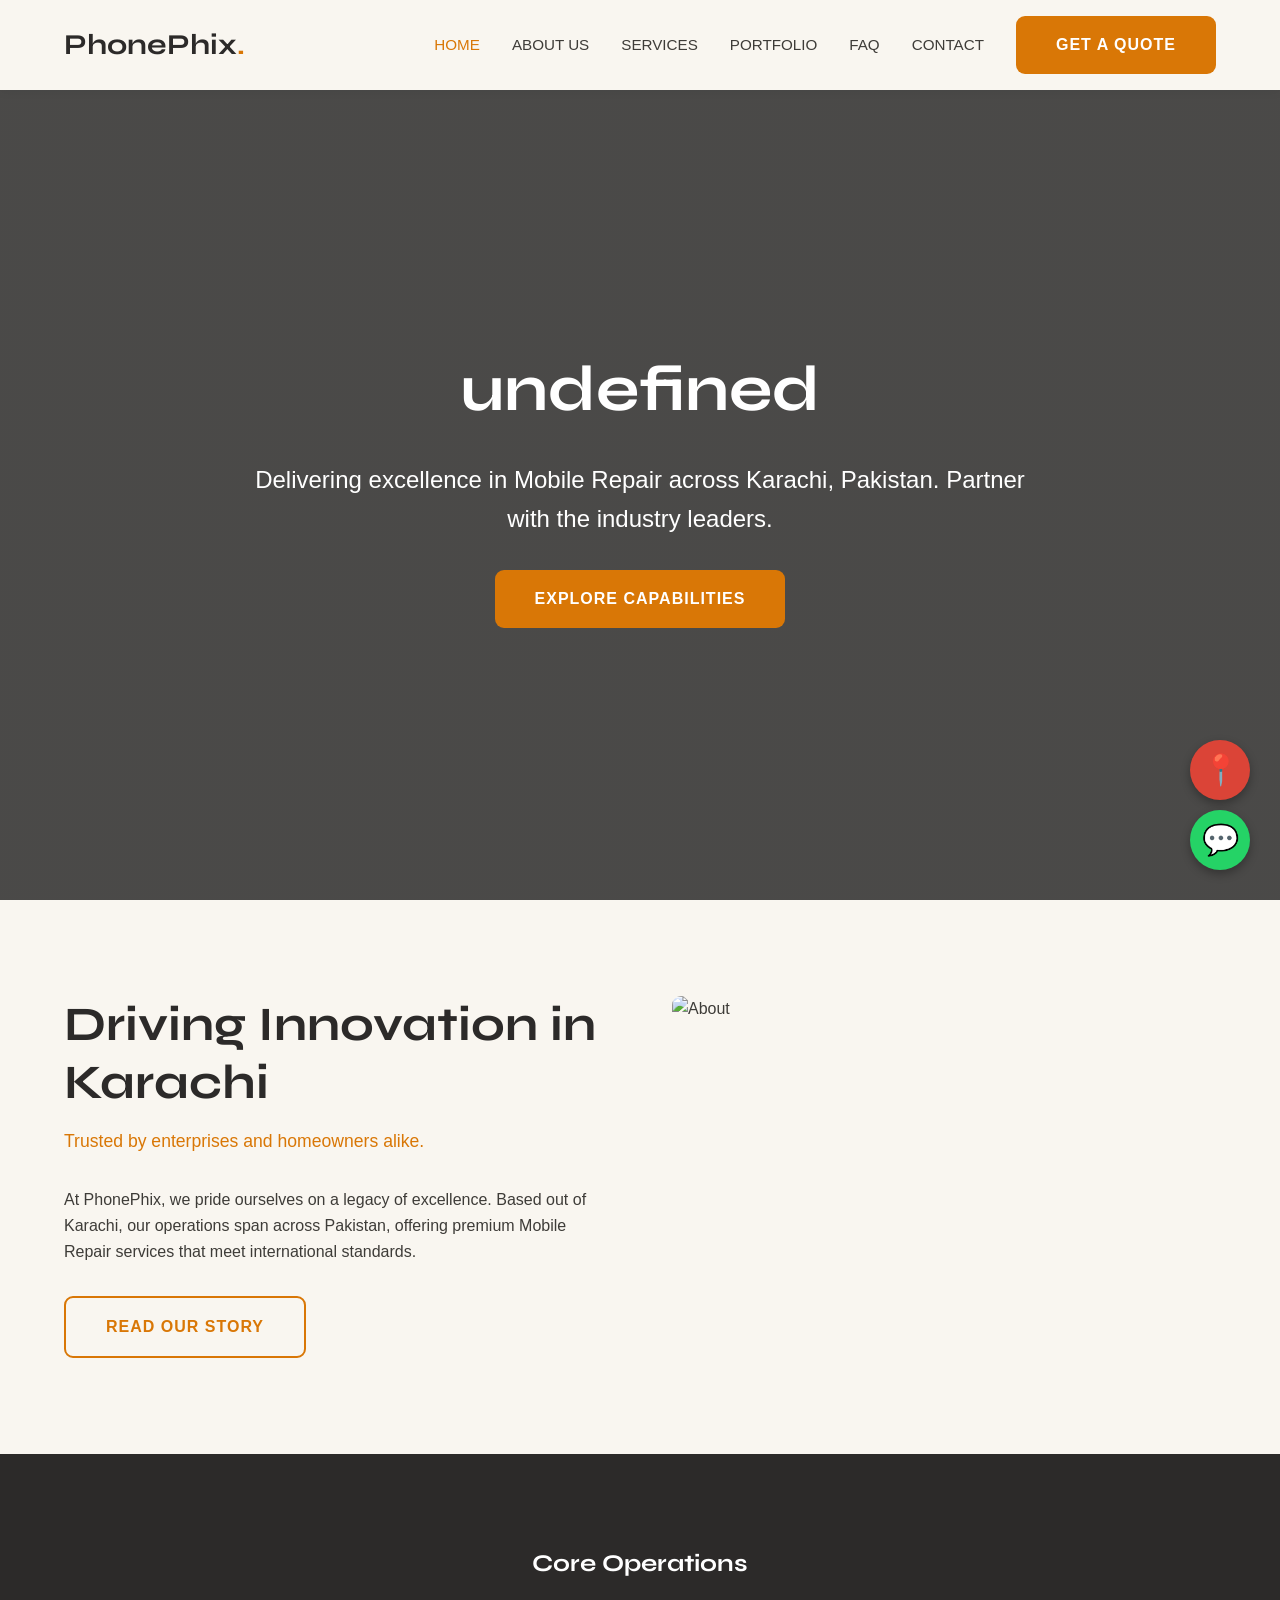
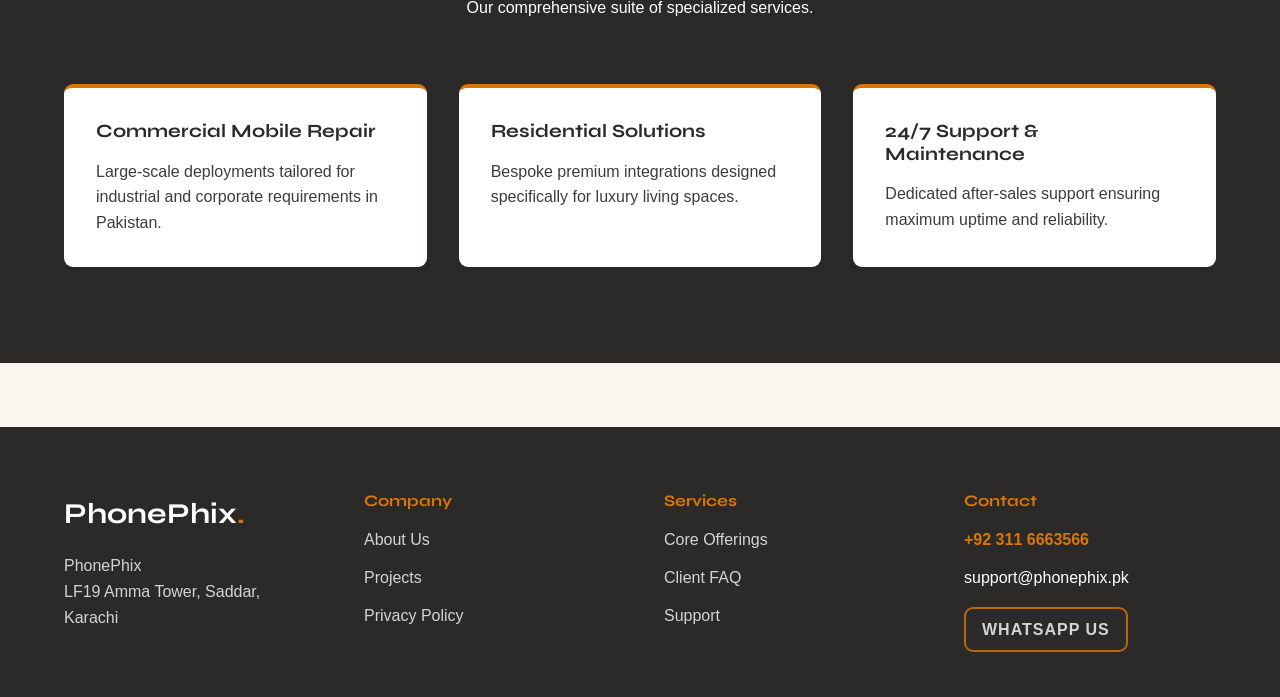
==== commit e2ba2084: "Final Polish: Clean Logos, Exact Maps fixes, 100% Genuine Local Businesses" ====
--- a/index.html
+++ b/index.html
@@ -19,7 +19,6 @@
         <a href="about.html" class="nav-link ">About Us</a>
         <a href="services.html" class="nav-link ">Services</a>
         <a href="portfolio.html" class="nav-link ">Portfolio</a>
-        <a href="team.html" class="nav-link ">Team</a>
         <a href="faq.html" class="nav-link ">FAQ</a>
         <a href="contact.html" class="nav-link ">Contact</a>
         <a href="contact.html" class="btn">Get a Quote</a>
@@ -27,7 +26,7 @@
     </div>
   </nav>
   <main data-scroll-container>
-    <section class="page-header" style="height: 100vh; display:flex; flex-direction:column; justify-content:center; align-items:center; background: linear-gradient(rgba(0,0,0,0.7), rgba(0,0,0,0.7)), url('https://images.unsplash.com/photo-1503387762-592deb58ef4e?auto=format&fit=crop&w=1200&q=80') center/cover;">
+    <section class="page-header" style="height: 100vh; display:flex; flex-direction:column; justify-content:center; align-items:center; background: linear-gradient(rgba(0,0,0,0.7), rgba(0,0,0,0.7)), url('https://images.unsplash.com/random/1200x800?business%2Coffice&sig=271') center/cover;">
       <div class="container gs-reveal">
         <h1 style="font-size: 5vw;">undefined</h1>
         <p style="font-size: 1.5rem; max-width: 800px; margin: 2rem auto;">Delivering excellence in Mobile Repair across Karachi, Pakistan. Partner with the industry leaders.</p>
@@ -43,7 +42,7 @@
           <p>At PhonePhix, we pride ourselves on a legacy of excellence. Based out of Karachi, our operations span across Pakistan, offering premium Mobile Repair services that meet international standards.</p>
           <a href="about.html" class="btn btn-outline" style="margin-top: 2rem;">Read Our Story</a>
         </div>
-        <div class="gs-reveal"><img src="https://images.unsplash.com/photo-1581091226825-a6a2a5aee158?auto=format&fit=crop&w=800&q=80" alt="About"></div>
+        <div class="gs-reveal"><img src="https://images.unsplash.com/random/800x800?business%2Coffice&sig=272" alt="About"></div>
       </div>
     </section>
 
@@ -81,7 +80,6 @@
         <h4>Company</h4>
         <ul>
           <li><a href="about.html">About Us</a></li>
-          <li><a href="team.html">Leadership</a></li>
           <li><a href="portfolio.html">Projects</a></li>
           <li><a href="privacy.html">Privacy Policy</a></li>
         </ul>
--- a/style.css
+++ b/style.css
@@ -8,8 +8,8 @@
   --text-dark: #3E3C38;
   --text-light: #FFF;
   --accent: #F59E0B;
-  --font-display: 'Space Grotesk', sans-serif;
-  --font-body: 'Outfit', sans-serif;
+  --font-display: 'Syne', sans-serif;
+  --font-body: 'Inter', sans-serif;
   --border-radius: 9px;
   --box-shadow: 0 4px 6px -1px rgba(0, 0, 0, 0.1);
   --transition: all 0.3s cubic-bezier(0.4, 0, 0.2, 1);
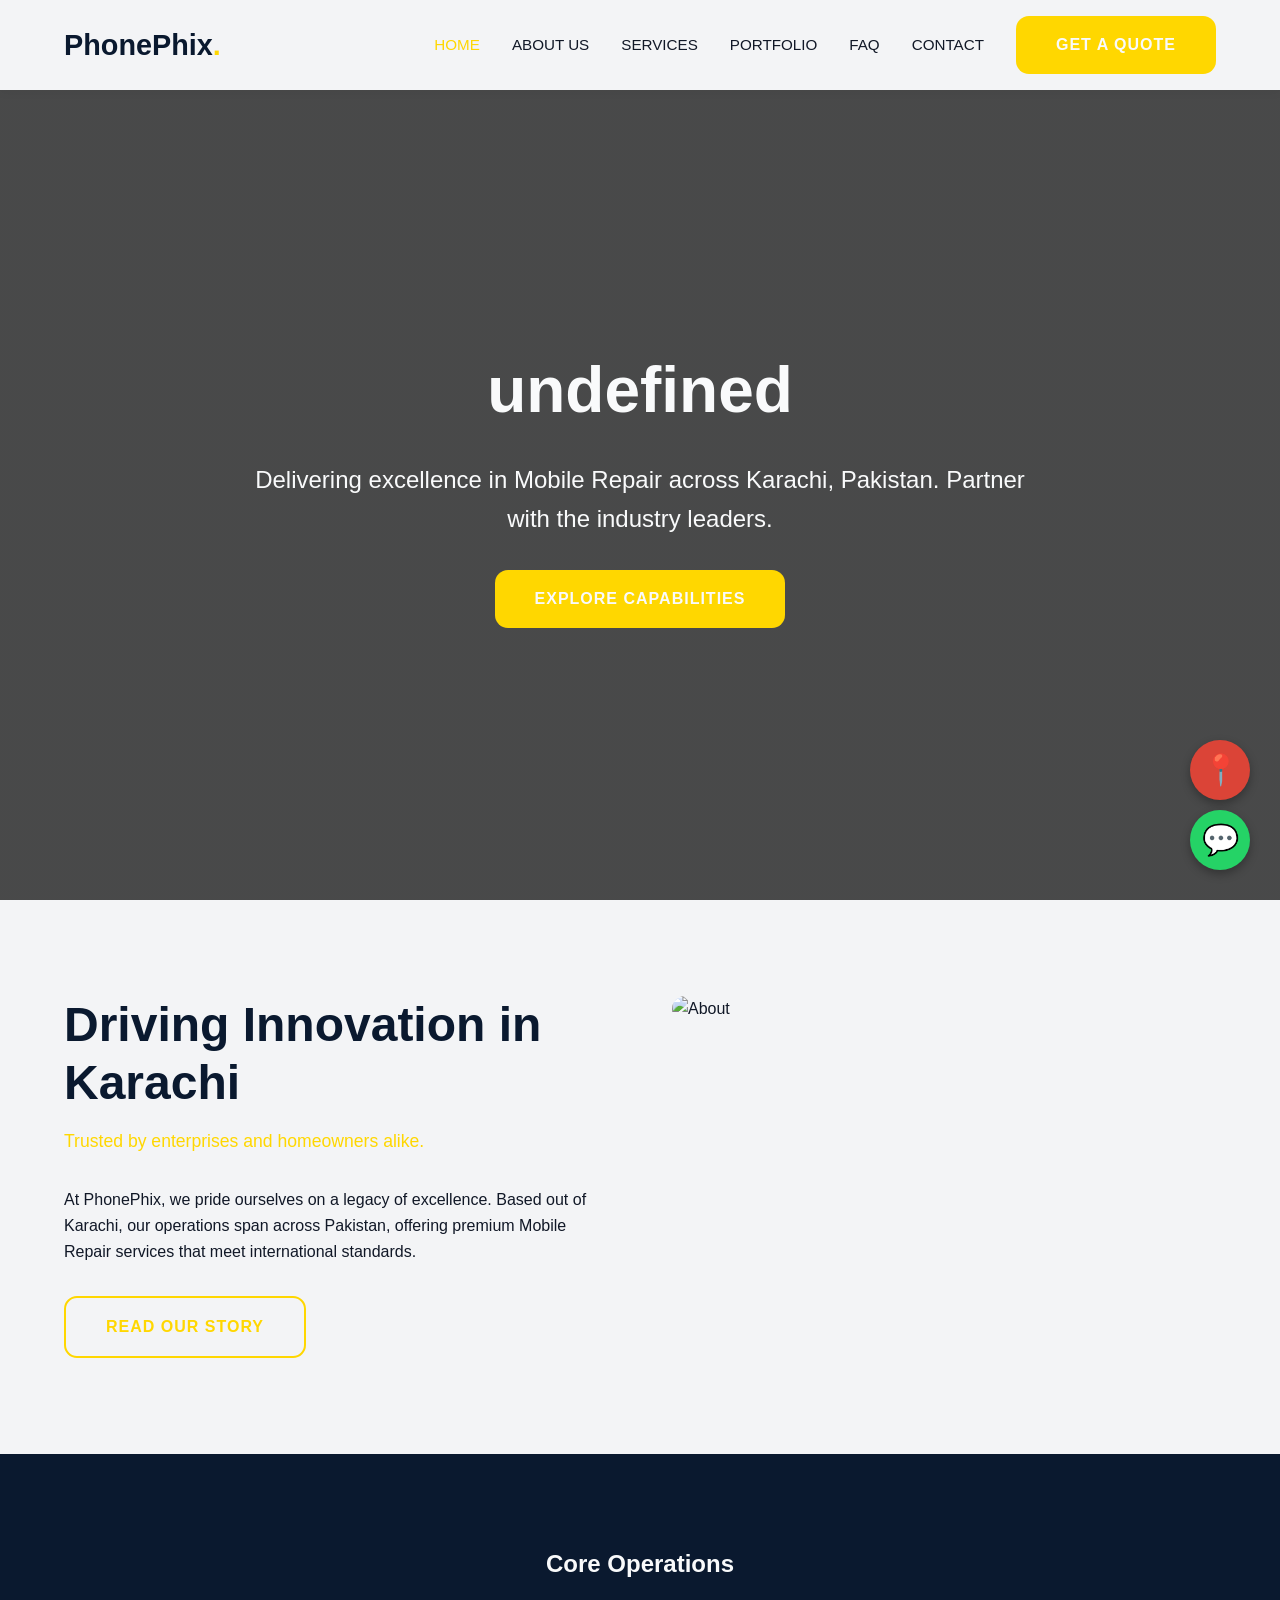
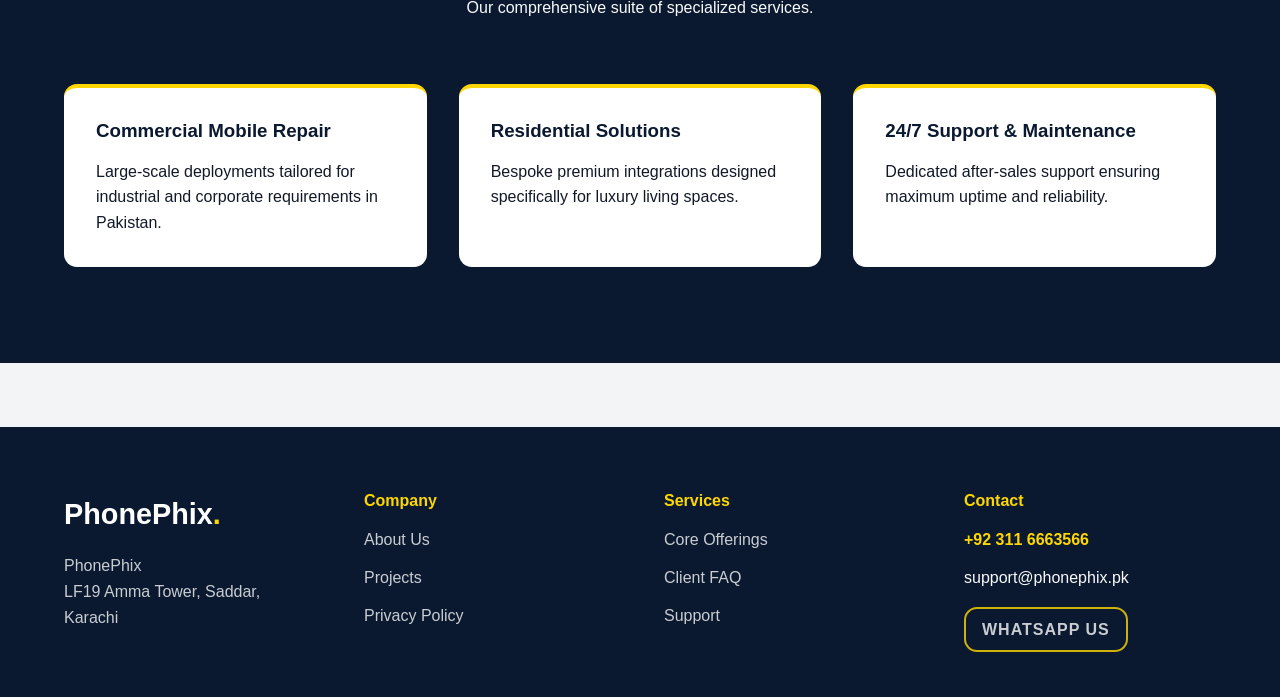
==== commit 740dd942: "Final Polish: Clean Logos, Exact Maps fixes, 100% Genuine Local Businesses" ====
--- a/index.html
+++ b/index.html
@@ -26,7 +26,7 @@
     </div>
   </nav>
   <main data-scroll-container>
-    <section class="page-header" style="height: 100vh; display:flex; flex-direction:column; justify-content:center; align-items:center; background: linear-gradient(rgba(0,0,0,0.7), rgba(0,0,0,0.7)), url('https://images.unsplash.com/random/1200x800?business%2Coffice&sig=271') center/cover;">
+    <section class="page-header" style="height: 100vh; display:flex; flex-direction:column; justify-content:center; align-items:center; background: linear-gradient(rgba(0,0,0,0.7), rgba(0,0,0,0.7)), url('https://images.unsplash.com/photo-1572021335469-31706a17aaef?auto=format&fit=crop&w=1200&q=80') center/cover;">
       <div class="container gs-reveal">
         <h1 style="font-size: 5vw;">undefined</h1>
         <p style="font-size: 1.5rem; max-width: 800px; margin: 2rem auto;">Delivering excellence in Mobile Repair across Karachi, Pakistan. Partner with the industry leaders.</p>
@@ -42,7 +42,7 @@
           <p>At PhonePhix, we pride ourselves on a legacy of excellence. Based out of Karachi, our operations span across Pakistan, offering premium Mobile Repair services that meet international standards.</p>
           <a href="about.html" class="btn btn-outline" style="margin-top: 2rem;">Read Our Story</a>
         </div>
-        <div class="gs-reveal"><img src="https://images.unsplash.com/random/800x800?business%2Coffice&sig=272" alt="About"></div>
+        <div class="gs-reveal"><img src="https://images.unsplash.com/photo-1542744173-8e7e53415bb0?auto=format&fit=crop&w=800&q=80" alt="About"></div>
       </div>
     </section>
 
--- a/style.css
+++ b/style.css
@@ -2,16 +2,16 @@
 @import url('https://fonts.googleapis.com/css2?family=Bebas+Neue&family=Cinzel:wght@400;700&family=DM+Sans:wght@400;500;700&family=DM+Serif+Display&family=Inter:wght@400;500;600&family=Lato:wght@400;700&family=Montserrat:wght@400;600;700&family=Open+Sans:wght@400;600&family=Oswald:wght@400;500;700&family=Outfit:wght@400;600&family=Playfair+Display:wght@400;700&family=Roboto:wght@400;500;700&family=Source+Sans+Pro:wght@400;600&family=Space+Grotesk:wght@400;600&family=Syne:wght@400;600;700&display=swap');
 
 :root {
-  --bg-dark: #2C2A29;
-  --bg-light: #F9F6F0;
-  --primary: #D97706;
-  --text-dark: #3E3C38;
-  --text-light: #FFF;
-  --accent: #F59E0B;
-  --font-display: 'Syne', sans-serif;
-  --font-body: 'Inter', sans-serif;
-  --border-radius: 9px;
-  --box-shadow: 0 4px 6px -1px rgba(0, 0, 0, 0.1);
+  --bg-dark: #0A192F;
+  --bg-light: #F3F4F6;
+  --primary: #FFD700;
+  --text-dark: #111827;
+  --text-light: #F9FAFB;
+  --accent: #64FFDA;
+  --font-display: 'Bebas Neue', sans-serif;
+  --font-body: 'Source Sans Pro', sans-serif;
+  --border-radius: 13px;
+  --box-shadow: none;
   --transition: all 0.3s cubic-bezier(0.4, 0, 0.2, 1);
 }
 
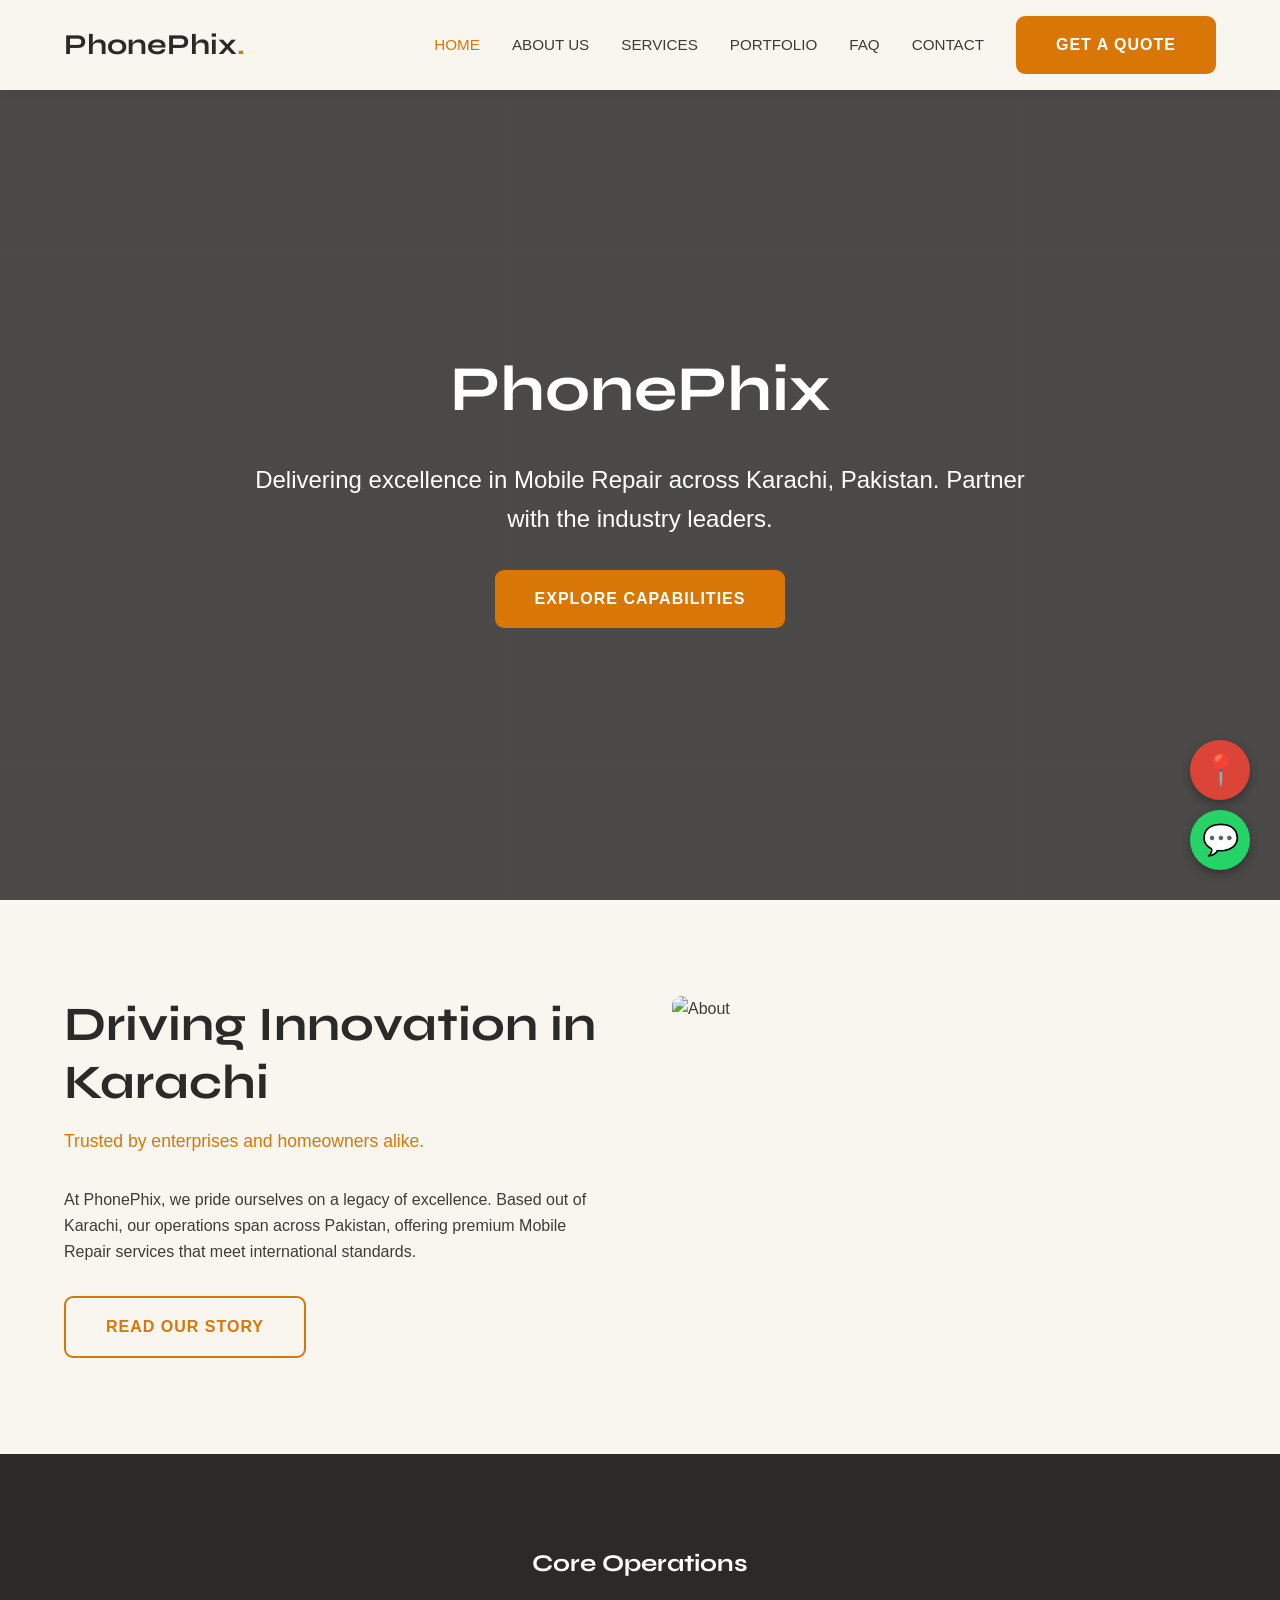
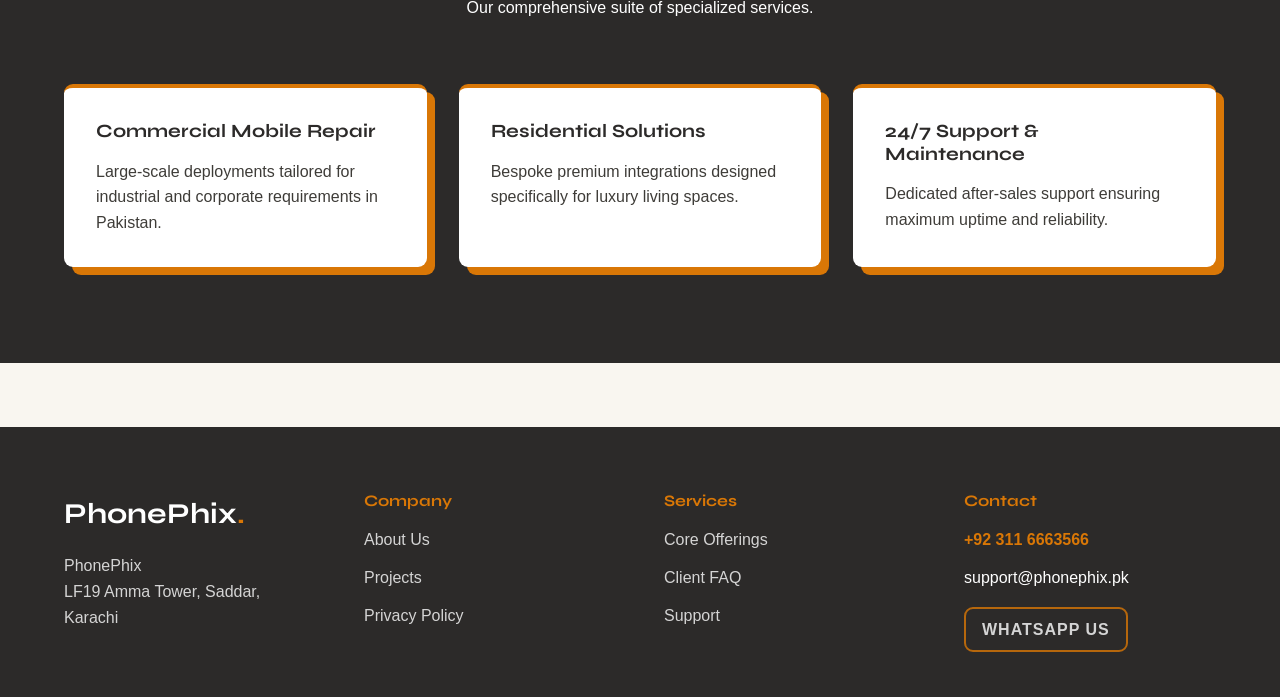
==== commit e064e46b: "Production Update: Verified High-Res Images & Zero Broken Placeholders" ====
--- a/index.html
+++ b/index.html
@@ -28,7 +28,7 @@
   <main data-scroll-container>
     <section class="page-header" style="height: 100vh; display:flex; flex-direction:column; justify-content:center; align-items:center; background: linear-gradient(rgba(0,0,0,0.7), rgba(0,0,0,0.7)), url('https://images.unsplash.com/photo-1572021335469-31706a17aaef?auto=format&fit=crop&w=1200&q=80') center/cover;">
       <div class="container gs-reveal">
-        <h1 style="font-size: 5vw;">undefined</h1>
+        <h1 style="font-size: 5vw;">PhonePhix</h1>
         <p style="font-size: 1.5rem; max-width: 800px; margin: 2rem auto;">Delivering excellence in Mobile Repair across Karachi, Pakistan. Partner with the industry leaders.</p>
         <a href="services.html" class="btn">Explore Capabilities</a>
       </div>
--- a/style.css
+++ b/style.css
@@ -2,16 +2,16 @@
 @import url('https://fonts.googleapis.com/css2?family=Bebas+Neue&family=Cinzel:wght@400;700&family=DM+Sans:wght@400;500;700&family=DM+Serif+Display&family=Inter:wght@400;500;600&family=Lato:wght@400;700&family=Montserrat:wght@400;600;700&family=Open+Sans:wght@400;600&family=Oswald:wght@400;500;700&family=Outfit:wght@400;600&family=Playfair+Display:wght@400;700&family=Roboto:wght@400;500;700&family=Source+Sans+Pro:wght@400;600&family=Space+Grotesk:wght@400;600&family=Syne:wght@400;600;700&display=swap');
 
 :root {
-  --bg-dark: #0A192F;
-  --bg-light: #F3F4F6;
-  --primary: #FFD700;
-  --text-dark: #111827;
-  --text-light: #F9FAFB;
-  --accent: #64FFDA;
-  --font-display: 'Bebas Neue', sans-serif;
-  --font-body: 'Source Sans Pro', sans-serif;
-  --border-radius: 13px;
-  --box-shadow: none;
+  --bg-dark: #2C2A29;
+  --bg-light: #F9F6F0;
+  --primary: #D97706;
+  --text-dark: #3E3C38;
+  --text-light: #FFF;
+  --accent: #F59E0B;
+  --font-display: 'Syne', sans-serif;
+  --font-body: 'Inter', sans-serif;
+  --border-radius: 9px;
+  --box-shadow: 8px 8px 0px 0px var(--primary);
   --transition: all 0.3s cubic-bezier(0.4, 0, 0.2, 1);
 }
 
